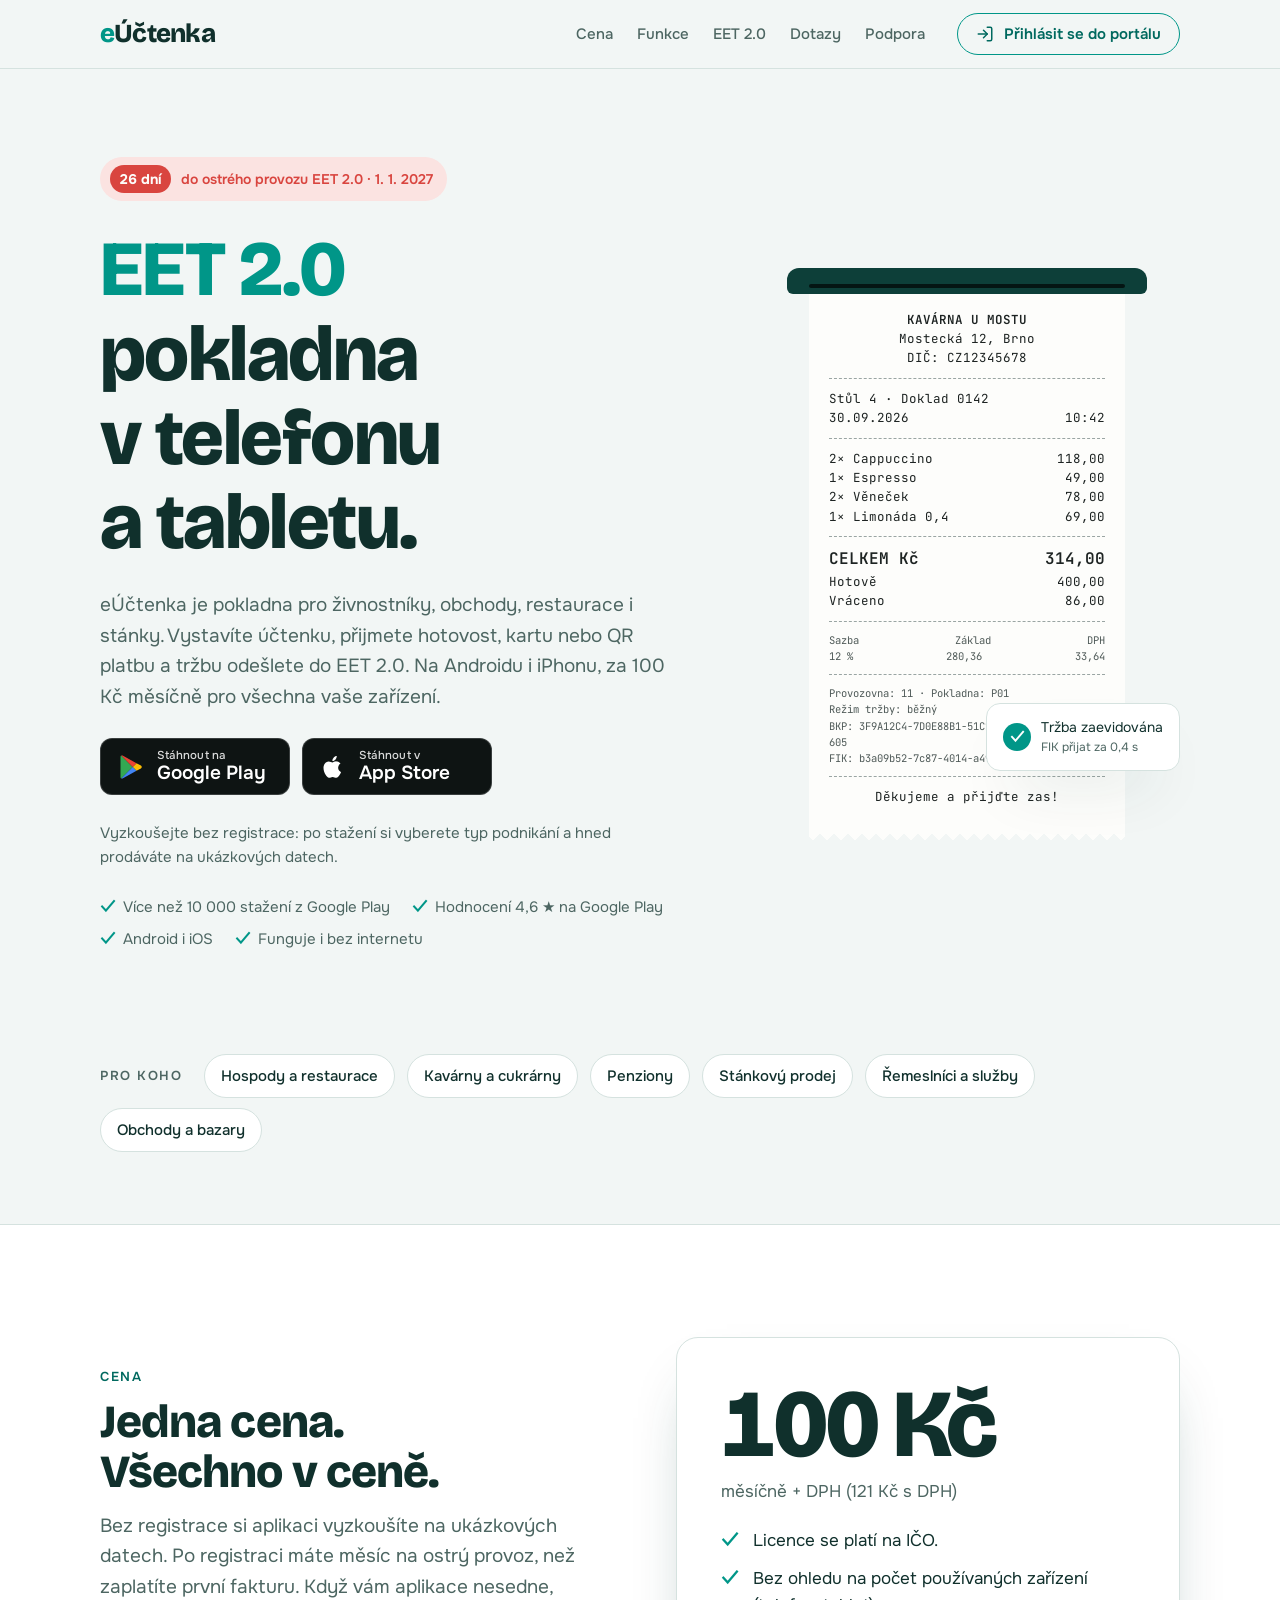
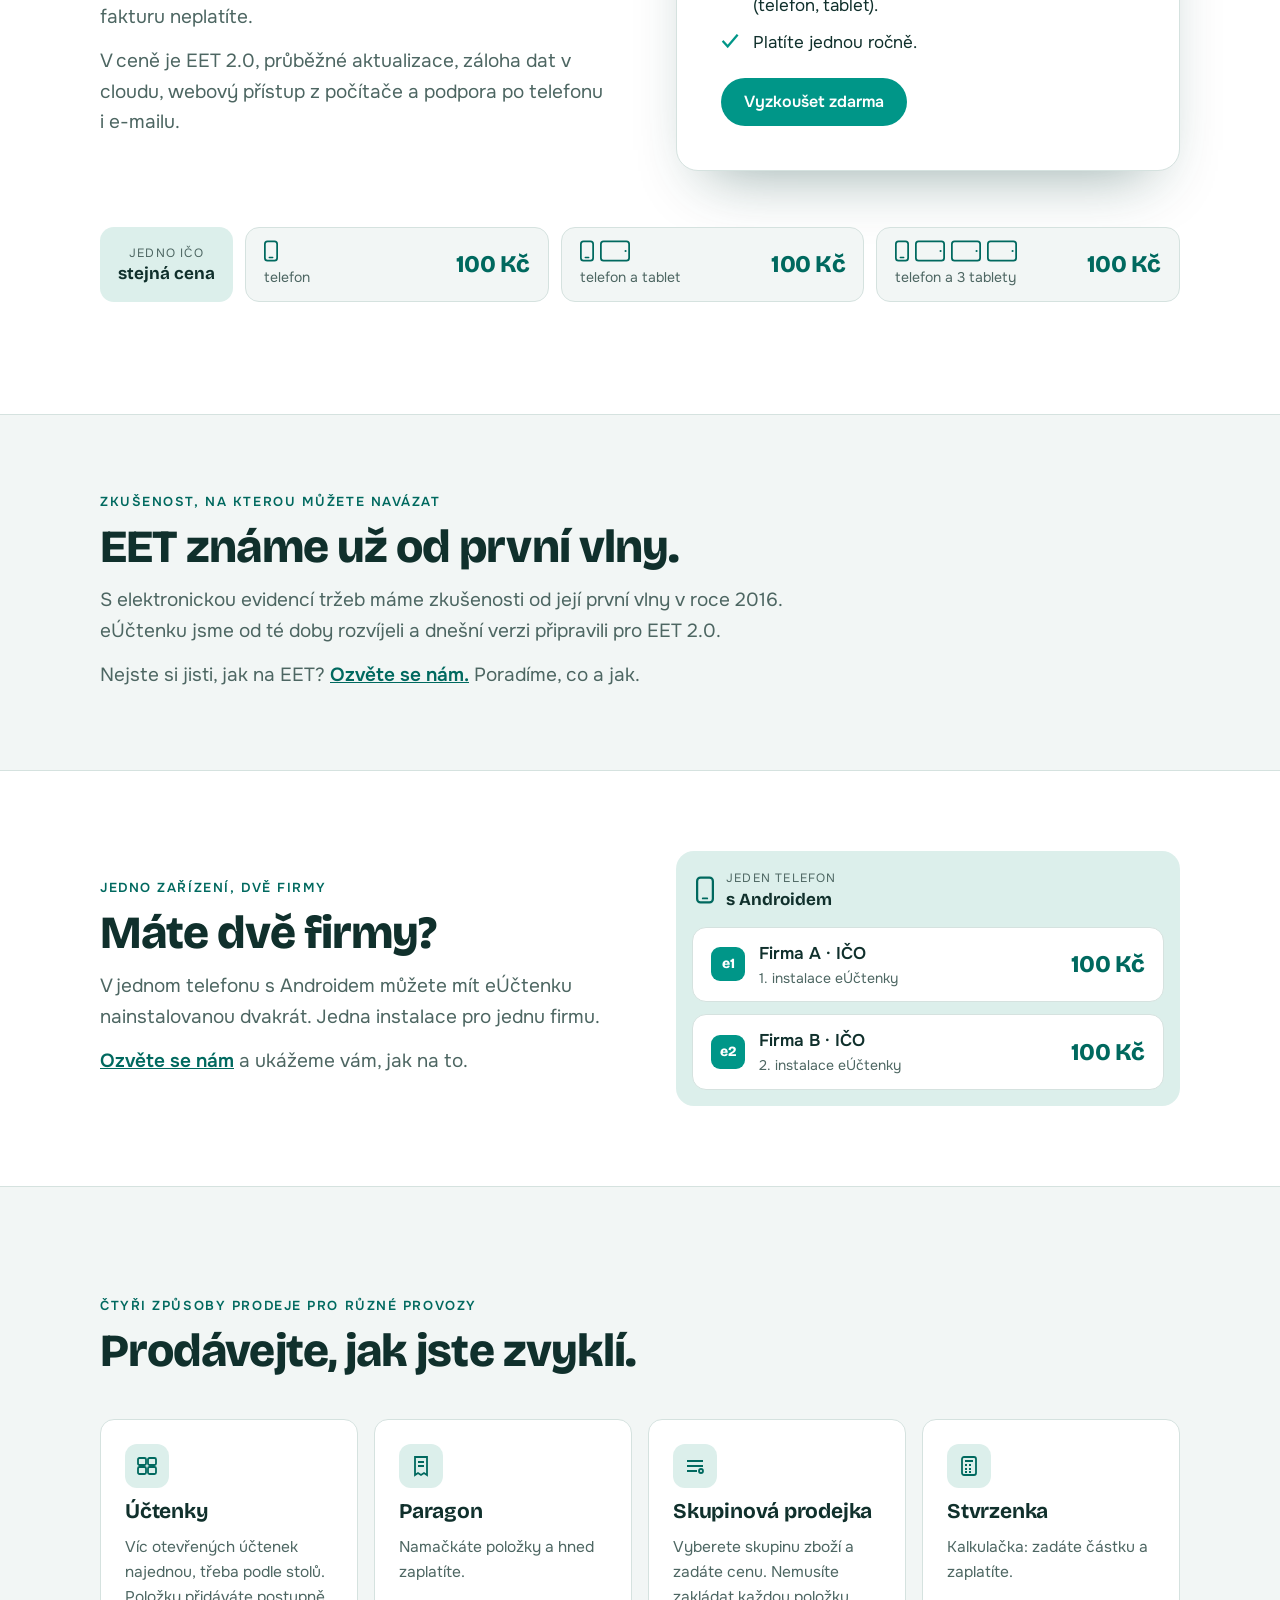
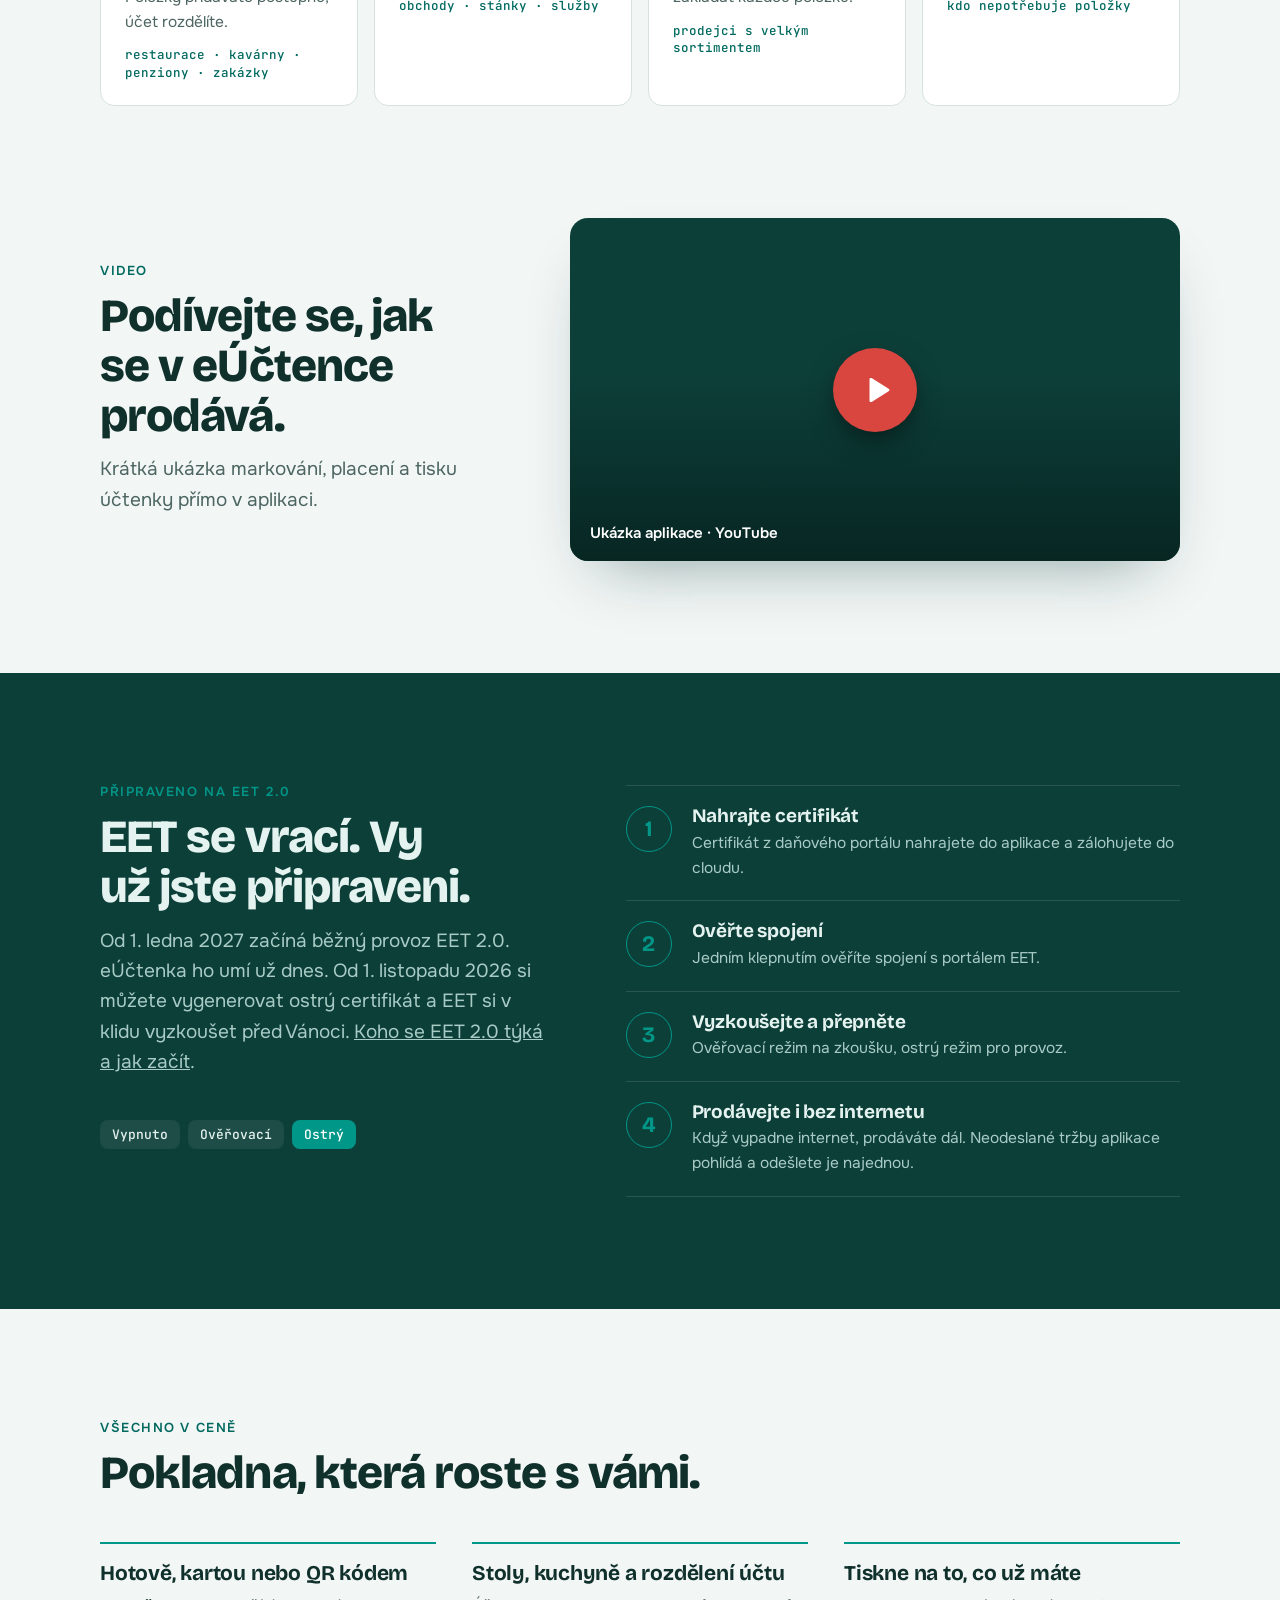
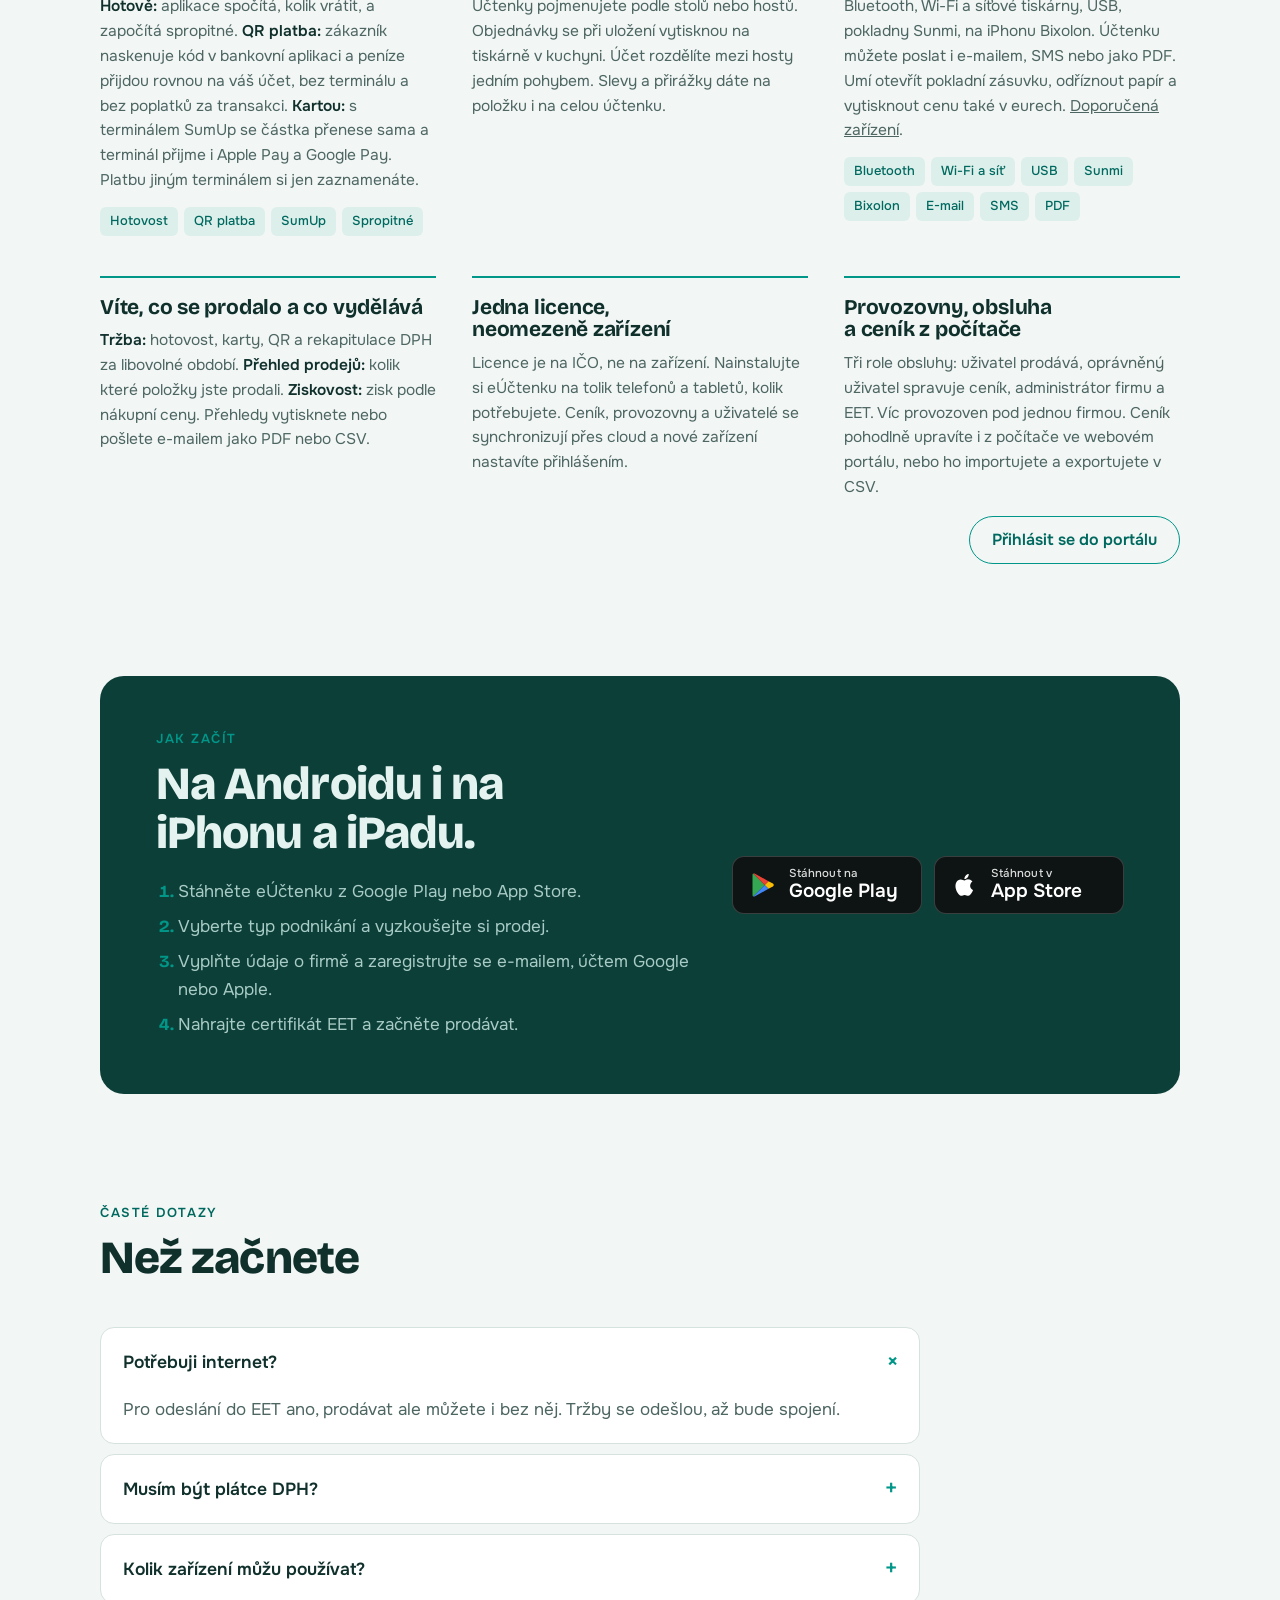
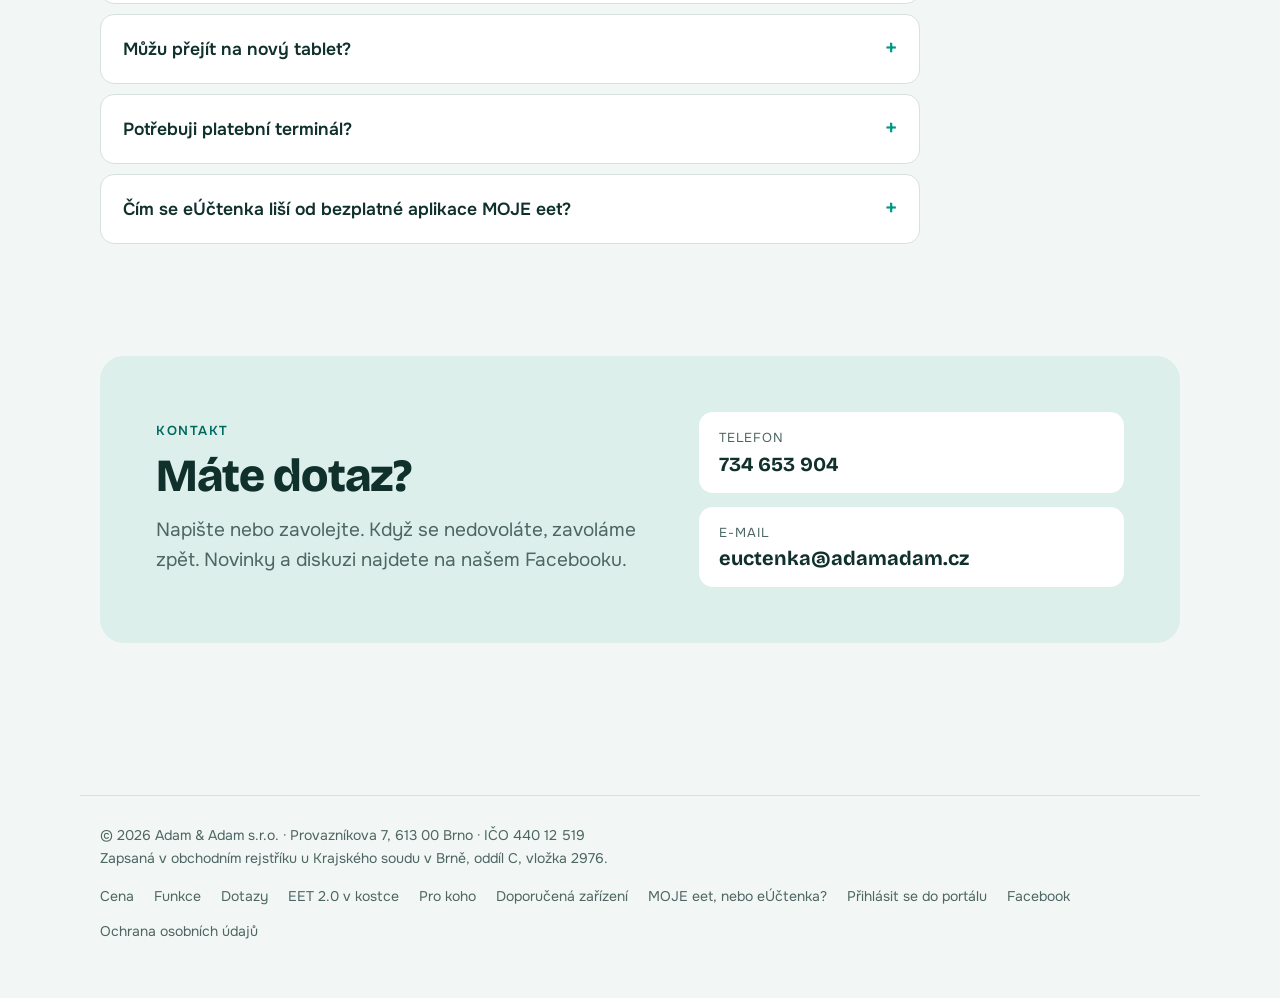
==== public/index.html @ 2ae0a731 "Say the licence is per IČO everywhere and use 302 for revivable redirects The landing page already s" ====
<!doctype html>
<html lang="cs">
<head>
<meta charset="utf-8">
<meta name="viewport" content="width=device-width, initial-scale=1, viewport-fit=cover">
<title>eÚčtenka – EET 2.0 pokladna pro živnostníky do mobilu a tabletu</title>
<meta name="description" content="Pokladna do mobilu a tabletu připravená na EET 2.0. Tiskne účtenky, eviduje tržby a odesílá je na finanční správu. Android i iOS.">
<link rel="canonical" href="https://euctenka.cz/">
<meta name="seznam-wmt" content="5vkd8pfdHzROmaNbLVKFxSkXvidXF9RL">
<meta property="og:type" content="website">
<meta property="og:url" content="https://euctenka.cz/">
<meta property="og:locale" content="cs_CZ">
<meta property="og:site_name" content="eÚčtenka">
<meta property="og:title" content="eÚčtenka – EET 2.0 pokladna pro živnostníky do mobilu a tabletu">
<meta property="og:description" content="Pokladna do mobilu a tabletu připravená na EET 2.0. Tiskne účtenky, eviduje tržby a odesílá je na finanční správu. Android i iOS.">
<meta property="og:image" content="https://euctenka.cz/video-poster.jpg">
<meta property="og:image:width" content="1024">
<meta property="og:image:height" content="500">
<meta property="og:image:alt" content="Logo eÚčtenka a tablet s pokladní aplikací, na kterém ruka zadává částku">
<meta name="twitter:card" content="summary_large_image">
<link rel="icon" href="/favicon.ico" sizes="32x32">
<link rel="icon" href="/favicon.svg" type="image/svg+xml">
<link rel="apple-touch-icon" href="/apple-touch-icon.png">
<script type="application/ld+json">
{
  "@context": "https://schema.org",
  "@graph": [
    {
      "@type": "WebSite",
      "@id": "https://euctenka.cz/#website",
      "url": "https://euctenka.cz/",
      "name": "eÚčtenka",
      "alternateName": "eUctenka",
      "inLanguage": "cs",
      "publisher": { "@id": "https://euctenka.cz/#organization" }
    },
    {
      "@type": "Organization",
      "@id": "https://euctenka.cz/#organization",
      "name": "Adam & Adam s.r.o.",
      "url": "https://euctenka.cz/",
      "logo": "https://euctenka.cz/apple-touch-icon.png",
      "address": {
        "@type": "PostalAddress",
        "streetAddress": "Provazníkova 7",
        "postalCode": "613 00",
        "addressLocality": "Brno",
        "addressCountry": "CZ"
      },
      "sameAs": ["https://www.facebook.com/eUctenka"]
    },
    {
      "@type": "SoftwareApplication",
      "@id": "https://euctenka.cz/#app",
      "name": "eÚčtenka",
      "url": "https://euctenka.cz/",
      "applicationCategory": "BusinessApplication",
      "operatingSystem": "Android, iOS",
      "inLanguage": "cs",
      "installUrl": [
        "https://play.google.com/store/apps/details?id=cz.adamadam.receipt",
        "https://apps.apple.com/cz/app/id6782123699"
      ],
      "publisher": { "@id": "https://euctenka.cz/#organization" },
      "offers": {
        "@type": "Offer",
        "price": "100",
        "priceCurrency": "CZK",
        "priceSpecification": {
          "@type": "UnitPriceSpecification",
          "price": "100",
          "priceCurrency": "CZK",
          "valueAddedTaxIncluded": false,
          "billingDuration": "P1M"
        }
      }
    }
  ]
}
</script>
<link rel="preconnect" href="https://fonts.googleapis.com">
<link rel="preconnect" href="https://fonts.gstatic.com" crossorigin>
<link rel="stylesheet" href="https://fonts.googleapis.com/css2?family=Bricolage+Grotesque:opsz,wght@12..96,500;12..96,700;12..96,800&family=Onest:wght@400;500;600&family=JetBrains+Mono:wght@400;600&display=swap">
<style>
/* Layout: split hero with a live-printed thermal receipt as the one bold object; calm teal-tinted sections below, single content column max 1120px. */
:root {
  --bg: #f2f6f5;
  --surface: #ffffff;
  --ink: #10302c;
  --muted: #4d6662;
  --line: #d5e2df;
  --teal: #009688;
  --teal-deep: #00695f;
  --teal-soft: #dcefeb;
  --coral: #d9453f;
  --coral-soft: #fbe3e1;
  --paper: #fdfdfb;
  --paper-ink: #1d2322;
  --on-teal: #ffffff;
  --band: #0d3f39;
  --band-ink: #e5f3f0;
  --band-muted: #a8cbc5;
  --shadow: 0 30px 60px -30px rgba(13, 63, 57, .45);
  --display: "Bricolage Grotesque", "Segoe UI", system-ui, sans-serif;
  --body: "Onest", "Segoe UI", system-ui, sans-serif;
  --mono: "JetBrains Mono", ui-monospace, "Cascadia Mono", Consolas, monospace;
  --radius: 14px;
}
@media (prefers-color-scheme: dark) {
  :root:not([data-theme="light"]) {
    --bg: #0b1614; --surface: #12221f; --ink: #e3efec; --muted: #9bb5b0; --line: #22393550;
    --teal: #35c2b2; --teal-deep: #6fd8cb; --teal-soft: #173430; --coral: #ff7a72; --coral-soft: #3a1c1b;
    --paper: #f4f3ee; --paper-ink: #1d2322; --on-teal: #06201d; --band: #071f1c; --band-ink: #e3efec; --band-muted: #93b8b1;
    --shadow: 0 30px 60px -30px rgba(0, 0, 0, .8); color-scheme: dark;
  }
}
:root[data-theme="dark"] {
  --bg: #0b1614; --surface: #12221f; --ink: #e3efec; --muted: #9bb5b0; --line: #22393550;
  --teal: #35c2b2; --teal-deep: #6fd8cb; --teal-soft: #173430; --coral: #ff7a72; --coral-soft: #3a1c1b;
  --paper: #f4f3ee; --paper-ink: #1d2322; --on-teal: #06201d; --band: #071f1c; --band-ink: #e3efec; --band-muted: #93b8b1;
  --shadow: 0 30px 60px -30px rgba(0, 0, 0, .8); color-scheme: dark;
}

* { box-sizing: border-box; }
html { scroll-behavior: smooth; scroll-padding-top: calc(69px + env(safe-area-inset-top, 0px)); }
/* Sections without top padding get extra room so menu jumps don't land flush under the header */
#stahnout, #dotazy, #podpora { scroll-margin-top: 32px; }
body { background: var(--bg); color: var(--ink); font: 400 17px/1.6 var(--body); margin: 0; }
.wrap { max-width: 1120px; margin: 0 auto; padding-inline: 20px; }
h1, h2, h3 { font-family: var(--display); line-height: 1.08; text-wrap: balance; margin: 0; letter-spacing: -.02em; }
h2 { font-size: clamp(30px, 4.2vw, 46px); font-weight: 800; }
h3 { font-size: 21px; font-weight: 700; letter-spacing: -.01em; }
p { margin: 0; }
a { color: inherit; }
:focus-visible { outline: 3px solid var(--teal); outline-offset: 3px; border-radius: 6px; }
.eyebrow { font: 600 13px/1 var(--body); letter-spacing: .12em; text-transform: uppercase; color: var(--teal-deep); }
.lead { color: var(--muted); font-size: 19px; max-width: 58ch; }
section { padding-block: clamp(64px, 9vw, 112px); }
.sec-head { display: grid; gap: 14px; margin-bottom: 44px; max-width: 720px; }

/* Buttons */
.btn { display: inline-flex; align-items: center; gap: 10px; font: 600 16px/1 var(--body); padding: 15px 22px; border-radius: 999px; text-decoration: none; border: 1.5px solid transparent; transition: transform .15s, background .15s; }
.btn:hover { transform: translateY(-1px); }
.btn-primary { background: var(--teal); color: var(--on-teal); }
.btn-primary:hover { background: var(--teal-deep); }
.btn-ghost { border-color: var(--line); background: var(--surface); color: var(--ink); }
.btn svg { width: 20px; height: 20px; flex: none; }

/* Nav */
.nav { position: sticky; top: env(safe-area-inset-top, 0px); z-index: 10; background: color-mix(in srgb, var(--bg) 88%, transparent); backdrop-filter: blur(10px); border-bottom: 1px solid var(--line); }
.nav .wrap { display: flex; align-items: center; gap: 28px; height: 68px; }
.logo { font: 800 26px/1 var(--display); letter-spacing: -.03em; text-decoration: none; }
.logo span { color: var(--teal); }
.nav-links { display: flex; gap: 24px; margin-left: auto; font-weight: 500; font-size: 15px; }
.nav-links a { text-decoration: none; color: var(--muted); }
.nav-links a:hover { color: var(--ink); }
.nav .btn { padding: 11px 18px; font-size: 15px; }
.nav-links { margin-right: 4px; }
.nav-actions { display: flex; gap: 10px; align-items: center; margin-left: auto; }
.nav-links + .nav-actions { margin-left: 0; }
.btn-login { background: transparent; border-color: var(--teal); color: var(--teal-deep); }
.btn-login:hover { background: var(--teal-soft); }
.btn-login svg { width: 18px; height: 18px; }
@media (max-width: 880px) { .nav-links { display: none; } .nav-links + .nav-actions { margin-left: auto; } }
@media (max-width: 440px) { .nav .wrap { gap: 12px; } .nav .btn { padding: 10px 14px; } .login-long { display: none; } }

/* Hero */
.hero { padding-block: clamp(40px, 7vw, 88px) clamp(56px, 8vw, 104px); }
.hero .wrap { display: grid; grid-template-columns: 1.15fr .85fr; gap: clamp(32px, 6vw, 80px); align-items: center; }
.hero-copy { display: grid; gap: 26px; min-width: 0; }
.deadline { display: inline-flex; align-items: center; gap: 10px; width: fit-content; background: var(--coral-soft); color: var(--coral); font-weight: 600; font-size: 14px; padding: 8px 14px 8px 10px; border-radius: 999px; }
.deadline b { flex-shrink: 0; white-space: nowrap; background: var(--coral); color: var(--paper); border-radius: 999px; padding: 3px 9px; font-variant-numeric: tabular-nums; }
h1 { font-size: clamp(42px, 6.6vw, 78px); font-weight: 800; }
h1 em { font-style: normal; color: var(--teal); }
.hero-cta { display: flex; flex-wrap: wrap; gap: 12px; }
.hero-facts { display: flex; flex-wrap: wrap; gap: 8px 22px; color: var(--muted); font-size: 15px; }
.hero-facts span::before { content: "✓"; color: var(--teal); font-weight: 700; margin-right: 7px; }

/* Receipt */
.stage { position: relative; display: grid; justify-items: center; min-width: 0; }
.printer { width: min(100%, 360px); height: 26px; border-radius: 12px 12px 6px 6px; background: var(--band); position: relative; z-index: 2; box-shadow: var(--shadow); }
.printer::after { content: ""; position: absolute; left: 22px; right: 22px; bottom: 6px; height: 4px; border-radius: 4px; background: #000a; }
.receipt-clip { width: min(100% - 40px, 316px); overflow: hidden; margin-top: -10px; }
.receipt {
  background: var(--paper); color: var(--paper-ink); font: 400 12.5px/1.55 var(--mono); padding: 26px 20px 34px;
  box-shadow: var(--shadow);
  -webkit-mask: conic-gradient(from -45deg at bottom, #0000, #000 1deg 89deg, #0000 90deg) bottom / 14px 51% repeat-x, linear-gradient(#000 0 0) top / 100% calc(100% - 7px) no-repeat;
          mask: conic-gradient(from -45deg at bottom, #0000, #000 1deg 89deg, #0000 90deg) bottom / 14px 51% repeat-x, linear-gradient(#000 0 0) top / 100% calc(100% - 7px) no-repeat;
  animation: print 2.6s steps(26) .3s both;
}
@keyframes print { from { transform: translateY(-78%); } to { transform: none; } }
.r-c { text-align: center; }
.r-b { font-weight: 600; }
.r-row { display: flex; justify-content: space-between; gap: 12px; font-variant-numeric: tabular-nums; }
.r-hr { border: 0; border-top: 1.5px dashed #9aa5a3; margin: 10px 0; }
.r-small { font-size: 10.5px; color: #4f5a58; word-break: break-all; }
.r-total { font-size: 16px; font-weight: 600; }
.fik-chip { position: absolute; right: max(0px, calc(50% - 230px)); bottom: 70px; z-index: 3; display: flex; gap: 10px; align-items: center; background: var(--surface); color: var(--ink); border: 1px solid var(--line); border-radius: 14px; padding: 12px 16px; box-shadow: var(--shadow); font-size: 14px; animation: pop .4s ease-out 3s both; }
.fik-chip i { width: 28px; height: 28px; border-radius: 50%; background: var(--teal); color: var(--on-teal); display: grid; place-items: center; font-style: normal; font-weight: 700; }
.fik-chip small { display: block; color: var(--muted); font-size: 12px; }
@keyframes pop { from { opacity: .0; transform: translateY(8px) scale(.96); } to { opacity: 1; transform: none; } }
@media (max-width: 880px) { .hero .wrap { grid-template-columns: 1fr; } .fik-chip { right: 0; bottom: 24px; } }

/* Who */
.who { padding-block: 0 8px; }
.who .wrap { display: flex; flex-wrap: wrap; align-items: center; gap: 10px 12px; }
.who .eyebrow { margin-right: 10px; color: var(--muted); }
.chip { border: 1px solid var(--line); background: var(--surface); padding: 9px 16px; border-radius: 999px; font-size: 15px; font-weight: 500; text-decoration: none; }
.chip:hover { border-color: var(--teal); }

/* Sale modes */
.modes { display: grid; grid-template-columns: repeat(4, 1fr); gap: 16px; }
.mode { background: var(--surface); border: 1px solid var(--line); border-radius: var(--radius); padding: 24px; display: grid; gap: 12px; align-content: start; min-width: 0; }
.mode .ic { width: 44px; height: 44px; border-radius: 12px; background: var(--teal-soft); color: var(--teal-deep); display: grid; place-items: center; }
.mode .ic svg { width: 24px; height: 24px; }
.mode p { color: var(--muted); font-size: 15.5px; }
.mode .use { font: 500 12.5px/1.4 var(--mono); color: var(--teal-deep); }
@media (max-width: 980px) { .modes { grid-template-columns: repeat(2, 1fr); } }
@media (max-width: 560px) { .modes { grid-template-columns: 1fr; } }

/* EET band */
.band { background: var(--band); color: var(--band-ink); }
.band .eyebrow { color: var(--teal); }
.band .lead { color: var(--band-muted); }
.eet-grid { display: grid; grid-template-columns: .9fr 1.1fr; gap: clamp(32px, 6vw, 72px); align-items: start; }
.eet-grid > * { min-width: 0; }
.steps { list-style: none; margin: 0; padding: 0; display: grid; gap: 0; counter-reset: s; }
.steps li { counter-increment: s; display: grid; grid-template-columns: 48px 1fr; gap: 18px; padding-block: 20px; border-top: 1px solid #ffffff1f; }
.steps li:last-child { border-bottom: 1px solid #ffffff1f; }
.steps li::before { content: counter(s); font: 700 22px/44px var(--display); width: 44px; height: 44px; text-align: center; border-radius: 50%; border: 1.5px solid var(--teal); color: var(--teal); }
.steps h3 { font-size: 19px; margin-bottom: 4px; }
.steps p { color: var(--band-muted); font-size: 15.5px; }
.modes-eet { display: flex; flex-wrap: wrap; gap: 8px; margin-top: 28px; }
.modes-eet span { font: 500 13px/1 var(--mono); padding: 8px 12px; border-radius: 8px; background: #ffffff12; }
.modes-eet span.on { background: var(--teal); color: var(--on-teal); }

/* Feature list */
.feat { display: grid; grid-template-columns: repeat(3, 1fr); gap: 40px 36px; }
.feat > div { display: grid; gap: 10px; align-content: start; border-top: 2px solid var(--teal); padding-top: 18px; min-width: 0; }
.feat p { color: var(--muted); font-size: 15.5px; }
.tags { display: flex; flex-wrap: wrap; gap: 6px; margin-top: 4px; }
.tags span { font-size: 13px; background: var(--teal-soft); color: var(--teal-deep); padding: 4px 10px; border-radius: 6px; font-weight: 500; }
@media (max-width: 900px) { .feat { grid-template-columns: repeat(2, 1fr); } }
@media (max-width: 560px) { .feat { grid-template-columns: 1fr; } }

/* Price */
.price-wrap { display: grid; grid-template-columns: 1fr 1fr; gap: clamp(32px, 6vw, 72px); align-items: center; }
.price-wrap > * { min-width: 0; }
.price { background: var(--surface); border: 1px solid var(--line); border-radius: 22px; padding: clamp(28px, 4vw, 44px); box-shadow: var(--shadow); display: grid; gap: 22px; }
.amount { display: flex; align-items: baseline; gap: 10px; flex-wrap: wrap; }
.amount b { font: 800 clamp(64px, 9vw, 96px)/.9 var(--display); letter-spacing: -.04em; font-variant-numeric: tabular-nums; }
.amount span { color: var(--muted); font-size: 17px; }
.price .note { color: var(--muted); font-size: 15px; }
.price ul { list-style: none; padding: 0; margin: 0; display: grid; gap: 10px; }
.price li { display: grid; grid-template-columns: 22px 1fr; gap: 10px; }
.price li::before { content: "✓"; color: var(--teal); font-weight: 700; }
@media (max-width: 820px) { .price-wrap { grid-template-columns: 1fr; } }

/* Store buttons */
.stores { display: flex; flex-wrap: wrap; gap: 12px; }
.store { display: inline-flex; align-items: center; gap: 12px; min-width: 190px; padding: 11px 22px 11px 16px; border-radius: 12px; background: #0e1413; color: #ffffff; border: 1px solid #ffffff2e; text-decoration: none; font: 600 19px/1.1 var(--body); transition: transform .15s; }
.store:hover { transform: translateY(-1px); }
.store svg { width: 28px; height: 28px; flex: none; }
.store small { display: block; font-size: 11.5px; font-weight: 500; letter-spacing: .02em; opacity: .85; }
.download { display: grid; grid-template-columns: 1fr auto; gap: 32px; align-items: center; background: var(--band); color: var(--band-ink); border-radius: 24px; padding: clamp(28px, 5vw, 56px); }
.download > * { min-width: 0; }
.download .eyebrow { color: var(--teal); }
.download .lead { color: var(--band-muted); }
.download .platforms { display: flex; flex-wrap: wrap; gap: 8px 20px; color: var(--band-muted); font-size: 14.5px; margin-top: 4px; }
@media (max-width: 820px) { .download { grid-template-columns: 1fr; } }

.trial { color: var(--muted); font-size: 15px; max-width: 52ch; }
.howto { margin: 6px 0 0; padding-left: 22px; display: grid; gap: 8px; color: var(--band-muted); }
.howto li::marker { color: var(--teal); font-weight: 700; font-family: var(--display); }
.feat p b { color: var(--ink); font-weight: 600; }
/* Video (click-to-play) */
.video-sec { padding-top: 0; }
.video-grid { display: grid; grid-template-columns: .8fr 1.2fr; gap: clamp(28px, 5vw, 64px); align-items: center; }
.video-grid > * { min-width: 0; }
.video { position: relative; display: block; aspect-ratio: 16 / 9; max-width: 100%; border-radius: 18px; overflow: hidden; box-shadow: var(--shadow); background: var(--band) center / cover no-repeat; color: #ffffff; text-decoration: none; }
.video::after { content: ""; position: absolute; inset: 0; background: linear-gradient(180deg, #0000 45%, #06201dcc); }
.video .play { position: absolute; inset: 0; margin: auto; width: 84px; height: 84px; border-radius: 50%; background: var(--coral); display: grid; place-items: center; z-index: 1; box-shadow: 0 10px 30px -8px #000a; transition: transform .2s; }
.video .play svg { width: 34px; height: 34px; margin-left: 5px; fill: #ffffff; }
.video:hover .play { transform: scale(1.07); }
.video .cap { position: absolute; left: 20px; bottom: 16px; right: 20px; z-index: 1; font-weight: 600; font-size: 15px; }
.video iframe { position: absolute; inset: 0; z-index: 2; width: 100%; height: 100%; border: 0; }
.privacy { color: var(--muted); font-size: 13.5px; }
@media (max-width: 820px) { .video-grid { grid-template-columns: 1fr; } }

/* Experience (EET since the first wave) */
.exp { padding-block: clamp(48px, 7vw, 80px); border-block: 1px solid var(--line); margin-top: clamp(40px, 6vw, 64px); }
.exp .sec-head { margin-bottom: 0; }
#cena { background: var(--surface); border-top: 1px solid var(--line); margin-top: clamp(40px, 6vw, 64px); }
#cena + .exp { margin-top: 0; } /* Cena sits right above: its own padding already spaces the band */

/* IČO licence strip at the end of Cena: three device setups in one row, each the same price */
.ico-strip { margin-top: clamp(32px, 5vw, 56px); display: grid; grid-template-columns: auto repeat(3, minmax(0, 1fr)); align-items: stretch; gap: 12px; color: var(--teal-deep); }
.ico-firm { display: grid; align-content: center; justify-items: center; background: var(--teal-soft); border-radius: 14px; padding: 10px 18px; text-align: center; }
.ico-firm small { font-size: 12px; text-transform: uppercase; letter-spacing: .1em; color: var(--muted); }
.ico-firm b { font: 700 17px/1.3 var(--display); color: var(--ink); }
.ico-opt { display: grid; grid-template-columns: minmax(0, 1fr) auto; grid-template-areas: "d p" "w p"; align-items: center; column-gap: 12px; row-gap: 4px; background: var(--bg); border: 1px solid var(--line); border-radius: 14px; padding: 12px 18px; }
.ico-devs { grid-area: d; display: flex; gap: 6px; align-items: end; }
.ico-what { grid-area: w; color: var(--muted); font-size: 14px; }
.ico-opt b { grid-area: p; font: 800 24px/1 var(--display); letter-spacing: -.02em; white-space: nowrap; }
.ico-strip .ic-p { width: 14px; height: 22px; flex: none; }
.ico-strip .ic-t { width: 30px; height: 22px; flex: none; }
@media (max-width: 900px) { .ico-strip { grid-template-columns: repeat(3, minmax(0, 1fr)); } .ico-firm { grid-column: 1 / -1; } }
@media (max-width: 600px) { .ico-strip { grid-template-columns: 1fr; } }
/* Two firms graphic (right column): one phone, two installs, each with its own IČO licence */
.firm-strip { display: grid; gap: 12px; color: var(--teal-deep); background: var(--teal-soft); border-radius: 18px; padding: 16px; }
.fs-dev { display: flex; align-items: center; gap: 12px; padding: 2px 4px 4px; }
.fs-dev span { display: grid; }
.fs-dev small { font-size: 12px; text-transform: uppercase; letter-spacing: .1em; color: var(--muted); }
.fs-dev b { font: 700 17px/1.3 var(--display); color: var(--ink); }
.fs-phone { width: 18px; height: 28px; flex: none; }
.fs-opt { display: flex; align-items: center; gap: 14px; background: var(--surface); border: 1px solid var(--line); border-radius: 14px; padding: 12px 18px; }
.fs-app { width: 34px; height: 34px; flex: none; display: grid; place-items: center; border-radius: 9px; background: var(--teal); color: var(--on-teal); font: 800 14px/1 var(--display); }
.fs-what { display: grid; flex: 1; min-width: 0; }
.fs-what b { font-weight: 600; color: var(--ink); }
.fs-what small { color: var(--muted); font-size: 14px; }
.fs-price { font: 800 24px/1 var(--display); letter-spacing: -.02em; white-space: nowrap; }
/* Two firms */
.firms { padding-block: clamp(48px, 7vw, 80px); background: var(--surface); border-bottom: 1px solid var(--line); }
.exp .lead a, .firms .lead a { color: var(--teal-deep); font-weight: 600; }
/* FAQ */
.faq { display: grid; gap: 10px; max-width: 820px; }
.faq details { background: var(--surface); border: 1px solid var(--line); border-radius: var(--radius); padding: 0 22px; }
.faq summary { cursor: pointer; list-style: none; padding-block: 20px; font-weight: 600; font-size: 17.5px; display: flex; justify-content: space-between; gap: 16px; }
.faq summary::-webkit-details-marker { display: none; }
.faq summary::after { content: "+"; font: 500 24px/1 var(--display); color: var(--teal); transition: transform .2s; }
.faq details[open] summary::after { transform: rotate(45deg); }
.faq details p { color: var(--muted); padding-bottom: 20px; max-width: 66ch; }

/* Support + footer */
.support { display: grid; grid-template-columns: 1.2fr 1fr; gap: 32px; align-items: center; background: var(--teal-soft); border-radius: 24px; padding: clamp(28px, 5vw, 56px); }
.support > * { min-width: 0; }
.contacts { display: grid; gap: 14px; }
.contact { background: var(--surface); border-radius: var(--radius); padding: 16px 20px; display: grid; gap: 2px; }
.contact small { color: var(--muted); font-size: 13px; text-transform: uppercase; letter-spacing: .08em; }
.contact b { font: 700 20px/1.3 var(--display); user-select: all; overflow-wrap: anywhere; }
.contact b a { color: inherit; text-decoration: none; }
@media (max-width: 820px) { .support { grid-template-columns: 1fr; } }
footer { padding-block: 40px 56px; color: var(--muted); font-size: 14px; }
footer .wrap { display: flex; flex-wrap: wrap; justify-content: space-between; gap: 16px; border-top: 1px solid var(--line); padding-top: 28px; }
footer nav { display: flex; flex-wrap: wrap; gap: 12px 20px; }
footer a { text-decoration: none; }
footer a:hover { color: var(--ink); }

@media (prefers-reduced-motion: reduce) { *, *::before, *::after { animation: none !important; transition: none !important; } html { scroll-behavior: auto; } }
</style>
</head>
<body>

<header class="nav">
  <div class="wrap">
    <a class="logo" href="#top"><span>e</span>Účtenka</a>
    <nav class="nav-links" aria-label="Hlavní menu">
      <a href="#cena">Cena</a>
      <a href="#funkce">Funkce</a>
      <a href="#eet">EET 2.0</a>
      <a href="#dotazy">Dotazy</a>
      <a href="#podpora">Podpora</a>
    </nav>
    <div class="nav-actions">
      <a class="btn btn-login" href="https://euctenka.firebaseapp.com/" target="_blank" rel="noopener" title="Přihlášení do webového portálu eÚčtenky">
        <svg viewBox="0 0 24 24" fill="none" stroke="currentColor" stroke-width="2" stroke-linecap="round" stroke-linejoin="round" aria-hidden="true"><path d="M15 3h4a2 2 0 0 1 2 2v14a2 2 0 0 1-2 2h-4"/><path d="M10 17l5-5-5-5"/><path d="M15 12H3"/></svg>
        <span>Přihlásit se<span class="login-long"> do portálu</span></span>
      </a>
    </div>
  </div>
</header>

<main id="top">
  <section class="hero">
    <div class="wrap">
      <div class="hero-copy">
        <span class="deadline"><b id="days">93 dní</b> do ostrého provozu EET&nbsp;2.0 · 1.&nbsp;1.&nbsp;2027</span>
        <h1><em>EET&nbsp;2.0</em> pokladna v telefonu a tabletu.</h1>
        <p class="lead">eÚčtenka je pokladna pro živnostníky, obchody, restaurace i stánky. Vystavíte účtenku, přijmete hotovost, kartu nebo QR platbu a tržbu odešlete do EET 2.0. Na Androidu i iPhonu, za 100 Kč měsíčně pro všechna vaše zařízení.</p>
        <div class="stores">
          <a class="store" href="https://play.google.com/store/apps/details?id=cz.adamadam.receipt" target="_blank" rel="noopener"><svg viewBox="0 0 24 24" aria-hidden="true"><path fill="#34A853" d="M3.6 2.2 13.4 12l-9.8 9.8c-.4-.2-.6-.6-.6-1.1V3.3c0-.5.2-.9.6-1.1Z"/><path fill="#FBBC04" d="m16.7 8.7-3.3 3.3 3.3 3.3 3.8-2.1c1-.6 1-1.9 0-2.5l-3.8-2Z"/><path fill="#4285F4" d="M13.4 12 3.6 21.8c.3.2.8.2 1.2 0l11.9-6.5-3.3-3.3Z"/><path fill="#EA4335" d="M3.6 2.2c.3-.2.8-.2 1.2 0l11.9 6.5-3.3 3.3-9.8-9.8Z"/></svg><span><small>Stáhnout na</small>Google Play</span></a>
          <a class="store" href="https://apps.apple.com/cz/app/id6782123699" target="_blank" rel="noopener"><svg viewBox="0 0 24 24" fill="currentColor" aria-hidden="true"><path d="M16.4 12.6c0-2.4 2-3.5 2-3.6-1.1-1.6-2.8-1.8-3.4-1.8-1.4-.2-2.8.9-3.5.9-.7 0-1.9-.8-3.1-.8-1.6 0-3 .9-3.8 2.3-1.6 2.8-.4 7 1.2 9.3.8 1.1 1.7 2.4 2.9 2.3 1.2 0 1.6-.7 3-.7s1.8.7 3.1.7c1.3 0 2.1-1.1 2.8-2.3.9-1.3 1.3-2.6 1.3-2.6s-2.5-1-2.5-3.7ZM14.2 5.6c.6-.8 1.1-1.9 1-3-.9 0-2.1.6-2.7 1.4-.6.7-1.1 1.8-1 2.9 1 .1 2.1-.5 2.7-1.3Z"/></svg><span><small>Stáhnout v</small>App Store</span></a>
        </div>
        <p class="trial">Vyzkoušejte bez registrace: po stažení si vyberete typ podnikání a hned prodáváte na ukázkových datech.</p>
        <div class="hero-facts">
          <span>Více než 10 000 stažení z Google Play</span>
          <span>Hodnocení 4,6 ★ na Google Play</span>
          <span>Android i iOS</span>
          <span>Funguje i bez internetu</span>
        </div>
      </div>
      <div class="stage" aria-label="Ukázka účtenky vytištěné z aplikace">
        <div class="printer" aria-hidden="true"></div>
        <div class="receipt-clip">
          <div class="receipt">
            <div class="r-c r-b">KAVÁRNA U MOSTU</div>
            <div class="r-c">Mostecká 12, Brno</div>
            <div class="r-c">DIČ: CZ12345678</div>
            <hr class="r-hr">
            <div class="r-row"><span>Stůl 4 · Doklad 0142</span></div>
            <div class="r-row"><span>30.09.2026</span><span>10:42</span></div>
            <hr class="r-hr">
            <div class="r-row"><span>2× Cappuccino</span><span>118,00</span></div>
            <div class="r-row"><span>1× Espresso</span><span>49,00</span></div>
            <div class="r-row"><span>2× Věneček</span><span>78,00</span></div>
            <div class="r-row"><span>1× Limonáda 0,4</span><span>69,00</span></div>
            <hr class="r-hr">
            <div class="r-row r-total"><span>CELKEM Kč</span><span>314,00</span></div>
            <div class="r-row"><span>Hotově</span><span>400,00</span></div>
            <div class="r-row"><span>Vráceno</span><span>86,00</span></div>
            <hr class="r-hr">
            <div class="r-row r-small"><span>Sazba</span><span>Základ</span><span>DPH</span></div>
            <div class="r-row r-small"><span>12 %</span><span>280,36</span><span>33,64</span></div>
            <hr class="r-hr">
            <div class="r-small">Provozovna: 11 · Pokladna: P01</div>
            <div class="r-small">Režim tržby: běžný</div>
            <div class="r-small">BKP: 3F9A12C4-7D0E88B1-51C2A6F0-9E4D3B27-A1C8F605</div>
            <div class="r-small">FIK: b3a09b52-7c87-4014-a496-4c7a53cf9125-ff</div>
            <hr class="r-hr">
            <div class="r-c">Děkujeme a přijďte zas!</div>
          </div>
        </div>
        <div class="fik-chip" role="status"><i>✓</i><div>Tržba zaevidována<small>FIK přijat za 0,4 s</small></div></div>
      </div>
    </div>
  </section>

  <div class="who">
    <div class="wrap">
      <span class="eyebrow">Pro koho</span>
      <a class="chip" href="/pro-koho#restaurace">Hospody a restaurace</a>
      <a class="chip" href="/pro-koho#kavarny">Kavárny a cukrárny</a>
      <a class="chip" href="/pro-koho#penziony">Penziony</a>
      <a class="chip" href="/pro-koho#stanky">Stánkový prodej</a>
      <a class="chip" href="/pro-koho#remeslnici">Řemeslníci a služby</a>
      <a class="chip" href="/pro-koho#obchody">Obchody a bazary</a>
    </div>
  </div>

  <section id="cena">
    <div class="wrap price-wrap">
      <div class="sec-head" style="margin-bottom:0">
        <span class="eyebrow">Cena</span>
        <h2>Jedna cena. Všechno v&nbsp;ceně.</h2>
        <p class="lead">Bez registrace si aplikaci vyzkoušíte na ukázkových datech. Po registraci máte měsíc na ostrý provoz, než zaplatíte první fakturu. Když vám aplikace nesedne, fakturu neplatíte.</p>
        <p class="lead">V ceně je EET 2.0, průběžné aktualizace, záloha dat v cloudu, webový přístup z počítače a podpora po telefonu i e-mailu.</p>
      </div>
      <div class="price">
        <div class="amount"><b>100&nbsp;Kč</b><span>měsíčně + DPH (121&nbsp;Kč s&nbsp;DPH)</span></div>
        <ul>
          <li>Licence se platí na IČO.</li>
          <li>Bez ohledu na počet používaných zařízení (telefon, tablet).</li>
          <li>Platíte jednou ročně.</li>
        </ul>
        <a class="btn btn-primary" href="#stahnout" style="justify-self:start">Vyzkoušet zdarma</a>
      </div>
    </div>
    <div class="wrap">
      <div class="ico-strip" role="img" aria-label="Telefon, telefon a tablet i telefon a tři tablety stojí stejně: 100 Kč měsíčně za jedno IČO">
        <div class="ico-firm"><small>Jedno IČO</small><b>stejná cena</b></div>
        <div class="ico-opt"><span class="ico-devs"><svg class="ic-p" viewBox="0 0 16 24" aria-hidden="true"><rect x="1" y="1" width="14" height="22" rx="3" fill="none" stroke="currentColor" stroke-width="2"/><line x1="6" y1="19.5" x2="10" y2="19.5" stroke="currentColor" stroke-width="1.6" stroke-linecap="round"/></svg></span><span class="ico-what">telefon</span><b>100&nbsp;Kč</b></div>
        <div class="ico-opt"><span class="ico-devs"><svg class="ic-p" viewBox="0 0 16 24" aria-hidden="true"><rect x="1" y="1" width="14" height="22" rx="3" fill="none" stroke="currentColor" stroke-width="2"/><line x1="6" y1="19.5" x2="10" y2="19.5" stroke="currentColor" stroke-width="1.6" stroke-linecap="round"/></svg><svg class="ic-t" viewBox="0 0 34 24" aria-hidden="true"><rect x="1" y="1" width="32" height="22" rx="3" fill="none" stroke="currentColor" stroke-width="2"/><circle cx="29" cy="12" r="1.2" fill="currentColor"/></svg></span><span class="ico-what">telefon a tablet</span><b>100&nbsp;Kč</b></div>
        <div class="ico-opt"><span class="ico-devs"><svg class="ic-p" viewBox="0 0 16 24" aria-hidden="true"><rect x="1" y="1" width="14" height="22" rx="3" fill="none" stroke="currentColor" stroke-width="2"/><line x1="6" y1="19.5" x2="10" y2="19.5" stroke="currentColor" stroke-width="1.6" stroke-linecap="round"/></svg><svg class="ic-t" viewBox="0 0 34 24" aria-hidden="true"><rect x="1" y="1" width="32" height="22" rx="3" fill="none" stroke="currentColor" stroke-width="2"/><circle cx="29" cy="12" r="1.2" fill="currentColor"/></svg><svg class="ic-t" viewBox="0 0 34 24" aria-hidden="true"><rect x="1" y="1" width="32" height="22" rx="3" fill="none" stroke="currentColor" stroke-width="2"/><circle cx="29" cy="12" r="1.2" fill="currentColor"/></svg><svg class="ic-t" viewBox="0 0 34 24" aria-hidden="true"><rect x="1" y="1" width="32" height="22" rx="3" fill="none" stroke="currentColor" stroke-width="2"/><circle cx="29" cy="12" r="1.2" fill="currentColor"/></svg></span><span class="ico-what">telefon a 3 tablety</span><b>100&nbsp;Kč</b></div>
      </div>
    </div>
  </section>

  <section class="exp" id="zkusenost">
    <div class="wrap">
      <div class="sec-head">
        <span class="eyebrow">Zkušenost, na kterou můžete navázat</span>
        <h2>EET známe už od první vlny.</h2>
        <p class="lead">S elektronickou evidencí tržeb máme zkušenosti od její první vlny v roce 2016. eÚčtenku jsme od té doby rozvíjeli a dnešní verzi připravili pro EET 2.0.</p>
        <p class="lead">Nejste si jisti, jak na EET? <a href="#podpora">Ozvěte se nám.</a> Poradíme, co a jak.</p>
      </div>
    </div>
  </section>

  <section class="firms" id="dve-firmy">
    <div class="wrap price-wrap">
      <div class="sec-head" style="margin-bottom:0">
        <span class="eyebrow">Jedno zařízení, dvě firmy</span>
        <h2>Máte dvě firmy?</h2>
        <p class="lead">V jednom telefonu s Androidem můžete mít eÚčtenku nainstalovanou dvakrát. Jedna instalace pro jednu firmu.</p>
        <p class="lead"><a href="#podpora">Ozvěte se nám</a> a ukážeme vám, jak na to.</p>
      </div>
      <div class="firm-strip" role="img" aria-label="Jeden telefon s Androidem, dvě instalace eÚčtenky, každá pro jednu firmu s vlastním IČO za 100 Kč">
        <div class="fs-dev"><svg class="fs-phone" viewBox="0 0 16 24" aria-hidden="true"><rect x="1" y="1" width="14" height="22" rx="3" fill="none" stroke="currentColor" stroke-width="2"/><line x1="6" y1="19.5" x2="10" y2="19.5" stroke="currentColor" stroke-width="1.6" stroke-linecap="round"/></svg><span><small>Jeden telefon</small><b>s Androidem</b></span></div>
        <div class="fs-opt"><span class="fs-app" aria-hidden="true">e1</span><span class="fs-what"><b>Firma A · IČO</b><small>1. instalace eÚčtenky</small></span><b class="fs-price">100&nbsp;Kč</b></div>
        <div class="fs-opt"><span class="fs-app" aria-hidden="true">e2</span><span class="fs-what"><b>Firma B · IČO</b><small>2. instalace eÚčtenky</small></span><b class="fs-price">100&nbsp;Kč</b></div>
      </div>
    </div>
  </section>

  <section id="funkce">
    <div class="wrap">
      <div class="sec-head">
        <span class="eyebrow">Čtyři způsoby prodeje pro různé provozy</span>
        <h2>Prodávejte, jak jste zvyklí.</h2>
      </div>
      <div class="modes">
        <article class="mode">
          <div class="ic"><svg viewBox="0 0 24 24" fill="none" stroke="currentColor" stroke-width="1.8" aria-hidden="true"><rect x="3" y="4" width="8" height="7" rx="1.5"/><rect x="13" y="4" width="8" height="7" rx="1.5"/><rect x="3" y="13" width="8" height="7" rx="1.5"/><rect x="13" y="13" width="8" height="7" rx="1.5"/></svg></div>
          <h3>Účtenky</h3>
          <p>Víc otevřených účtenek najednou, třeba podle stolů. Položky přidáváte postupně, účet rozdělíte.</p>
          <span class="use">restaurace · kavárny · penziony · zakázky</span>
        </article>
        <article class="mode">
          <div class="ic"><svg viewBox="0 0 24 24" fill="none" stroke="currentColor" stroke-width="1.8" aria-hidden="true"><path d="M6 3h12v18l-3-2-3 2-3-2-3 2z"/><path d="M9 8h6M9 12h6"/></svg></div>
          <h3>Paragon</h3>
          <p>Namačkáte položky a hned zaplatíte.</p>
          <span class="use">obchody · stánky · služby</span>
        </article>
        <article class="mode">
          <div class="ic"><svg viewBox="0 0 24 24" fill="none" stroke="currentColor" stroke-width="1.8" aria-hidden="true"><path d="M4 7h16M4 12h16M4 17h10"/><circle cx="18" cy="17" r="2"/></svg></div>
          <h3>Skupinová prodejka</h3>
          <p>Vyberete skupinu zboží a zadáte cenu. Nemusíte zakládat každou položku.</p>
          <span class="use">prodejci s velkým sortimentem</span>
        </article>
        <article class="mode">
          <div class="ic"><svg viewBox="0 0 24 24" fill="none" stroke="currentColor" stroke-width="1.8" aria-hidden="true"><rect x="5" y="3" width="14" height="18" rx="2"/><path d="M8 7h8M8 11h2M12 11h2M8 15h2M12 15h2M8 18h2M12 18h2"/></svg></div>
          <h3>Stvrzenka</h3>
          <p>Kalkulačka: zadáte částku a zaplatíte.</p>
          <span class="use">kdo nepotřebuje položky</span>
        </article>
      </div>
    </div>
  </section>

  <section class="video-sec" id="video">
    <div class="wrap video-grid">
      <div class="sec-head" style="margin-bottom:0">
        <span class="eyebrow">Video</span>
        <h2>Podívejte se, jak se v eÚčtence prodává.</h2>
        <p class="lead">Krátká ukázka markování, placení a tisku účtenky přímo v aplikaci.</p>
      </div>
      <a class="video" id="video-player" href="https://www.youtube.com/watch?v=q3v6VEzXpuk" target="_blank" rel="noopener" data-yt="q3v6VEzXpuk" style="background-image:url(/video-poster.jpg)" aria-label="Přehrát video o aplikaci eÚčtenka">
        <span class="play"><svg viewBox="0 0 24 24" aria-hidden="true"><path d="M6 4.5v15a1 1 0 0 0 1.5.9l12-7.5a1 1 0 0 0 0-1.8l-12-7.5A1 1 0 0 0 6 4.5Z"/></svg></span>
        <span class="cap">Ukázka aplikace · YouTube</span>
      </a>
    </div>
  </section>

  <section class="band" id="eet">
    <div class="wrap eet-grid">
      <div class="sec-head" style="margin-bottom:0">
        <span class="eyebrow">Připraveno na EET 2.0</span>
        <h2>EET se vrací. Vy už jste připraveni.</h2>
        <p class="lead">Od 1. ledna 2027 začíná běžný provoz EET 2.0. eÚčtenka ho umí už dnes. Od 1. listopadu 2026 si můžete vygenerovat ostrý certifikát a EET si v klidu vyzkoušet před Vánoci. <a href="/eet-2-0">Koho se EET&nbsp;2.0 týká a jak začít</a>.</p>
        <div class="modes-eet" aria-label="Režimy EET v aplikaci">
          <span>Vypnuto</span><span>Ověřovací</span><span class="on">Ostrý</span>
        </div>
      </div>
      <ol class="steps">
        <li><div><h3>Nahrajte certifikát</h3><p>Certifikát z daňového portálu nahrajete do aplikace a zálohujete do cloudu.</p></div></li>
        <li><div><h3>Ověřte spojení</h3><p>Jedním klepnutím ověříte spojení s portálem EET.</p></div></li>
        <li><div><h3>Vyzkoušejte a přepněte</h3><p>Ověřovací režim na zkoušku, ostrý režim pro provoz.</p></div></li>
        <li><div><h3>Prodávejte i bez internetu</h3><p>Když vypadne internet, prodáváte dál. Neodeslané tržby aplikace pohlídá a odešlete je najednou.</p></div></li>
      </ol>
    </div>
  </section>

  <section>
    <div class="wrap">
      <div class="sec-head">
        <span class="eyebrow">Všechno v ceně</span>
        <h2>Pokladna, která roste s vámi.</h2>
      </div>
      <div class="feat">
        <div>
          <h3>Hotově, kartou nebo QR kódem</h3>
          <p><b>Hotově:</b> aplikace spočítá, kolik vrátit, a započítá spropitné. <b>QR platba:</b> zákazník naskenuje kód v bankovní aplikaci a peníze přijdou rovnou na váš účet, bez terminálu a bez poplatků za transakci. <b>Kartou:</b> s terminálem SumUp se částka přenese sama a terminál přijme i Apple Pay a Google Pay. Platbu jiným terminálem si jen zaznamenáte.</p>
          <div class="tags"><span>Hotovost</span><span>QR platba</span><span>SumUp</span><span>Spropitné</span></div>
        </div>
        <div>
          <h3>Stoly, kuchyně a rozdělení účtu</h3>
          <p>Účtenky pojmenujete podle stolů nebo hostů. Objednávky se při uložení vytisknou na tiskárně v kuchyni. Účet rozdělíte mezi hosty jedním pohybem. Slevy a přirážky dáte na položku i na celou účtenku.</p>
        </div>
        <div>
          <h3>Tiskne na to, co už máte</h3>
          <p>Bluetooth, Wi-Fi a síťové tiskárny, USB, pokladny Sunmi, na iPhonu Bixolon. Účtenku můžete poslat i e-mailem, SMS nebo jako PDF. Umí otevřít pokladní zásuvku, odříznout papír a vytisknout cenu také v eurech. <a href="/doporucena-zarizeni">Doporučená zařízení</a>.</p>
          <div class="tags"><span>Bluetooth</span><span>Wi-Fi a síť</span><span>USB</span><span>Sunmi</span><span>Bixolon</span><span>E-mail</span><span>SMS</span><span>PDF</span></div>
        </div>
        <div>
          <h3>Víte, co se prodalo a co vydělává</h3>
          <p><b>Tržba:</b> hotovost, karty, QR a rekapitulace DPH za libovolné období. <b>Přehled prodejů:</b> kolik které položky jste prodali. <b>Ziskovost:</b> zisk podle nákupní ceny. Přehledy vytisknete nebo pošlete e-mailem jako PDF nebo CSV.</p>
        </div>
        <div>
          <h3>Jedna licence, neomezeně zařízení</h3>
          <p>Licence je na IČO, ne na zařízení. Nainstalujte si eÚčtenku na tolik telefonů a tabletů, kolik potřebujete. Ceník, provozovny a uživatelé se synchronizují přes cloud a nové zařízení nastavíte přihlášením.</p>
        </div>
        <div>
          <h3>Provozovny, obsluha a ceník z počítače</h3>
          <p>Tři role obsluhy: uživatel prodává, oprávněný uživatel spravuje ceník, administrátor firmu a EET. Víc provozoven pod jednou firmou. Ceník pohodlně upravíte i z počítače ve webovém portálu, nebo ho importujete a exportujete v CSV.</p>
          <a class="btn btn-login" href="https://euctenka.firebaseapp.com/" target="_blank" rel="noopener" style="justify-self:end;margin-top:6px">Přihlásit se do portálu</a>
        </div>
      </div>
    </div>
  </section>

  <section id="stahnout" style="padding-top:0">
    <div class="wrap">
      <div class="download">
        <div class="sec-head" style="margin-bottom:0">
          <span class="eyebrow">Jak začít</span>
          <h2>Na Androidu i na iPhonu a iPadu.</h2>
          <ol class="howto">
            <li>Stáhněte eÚčtenku z Google Play nebo App Store.</li>
            <li>Vyberte typ podnikání a vyzkoušejte si prodej.</li>
            <li>Vyplňte údaje o firmě a zaregistrujte se e-mailem, účtem Google nebo Apple.</li>
            <li>Nahrajte certifikát EET a začněte prodávat.</li>
          </ol>
        </div>
        <div class="stores">
          <a class="store" href="https://play.google.com/store/apps/details?id=cz.adamadam.receipt" target="_blank" rel="noopener"><svg viewBox="0 0 24 24" aria-hidden="true"><path fill="#34A853" d="M3.6 2.2 13.4 12l-9.8 9.8c-.4-.2-.6-.6-.6-1.1V3.3c0-.5.2-.9.6-1.1Z"/><path fill="#FBBC04" d="m16.7 8.7-3.3 3.3 3.3 3.3 3.8-2.1c1-.6 1-1.9 0-2.5l-3.8-2Z"/><path fill="#4285F4" d="M13.4 12 3.6 21.8c.3.2.8.2 1.2 0l11.9-6.5-3.3-3.3Z"/><path fill="#EA4335" d="M3.6 2.2c.3-.2.8-.2 1.2 0l11.9 6.5-3.3 3.3-9.8-9.8Z"/></svg><span><small>Stáhnout na</small>Google Play</span></a>
          <a class="store" href="https://apps.apple.com/cz/app/id6782123699" target="_blank" rel="noopener"><svg viewBox="0 0 24 24" fill="currentColor" aria-hidden="true"><path d="M16.4 12.6c0-2.4 2-3.5 2-3.6-1.1-1.6-2.8-1.8-3.4-1.8-1.4-.2-2.8.9-3.5.9-.7 0-1.9-.8-3.1-.8-1.6 0-3 .9-3.8 2.3-1.6 2.8-.4 7 1.2 9.3.8 1.1 1.7 2.4 2.9 2.3 1.2 0 1.6-.7 3-.7s1.8.7 3.1.7c1.3 0 2.1-1.1 2.8-2.3.9-1.3 1.3-2.6 1.3-2.6s-2.5-1-2.5-3.7ZM14.2 5.6c.6-.8 1.1-1.9 1-3-.9 0-2.1.6-2.7 1.4-.6.7-1.1 1.8-1 2.9 1 .1 2.1-.5 2.7-1.3Z"/></svg><span><small>Stáhnout v</small>App Store</span></a>
        </div>
      </div>
    </div>
  </section>

  <section id="dotazy" style="padding-top:0">
    <div class="wrap">
      <div class="sec-head"><span class="eyebrow">Časté dotazy</span><h2>Než začnete</h2></div>
      <div class="faq">
        <details open><summary>Potřebuji internet?</summary><p>Pro odeslání do EET ano, prodávat ale můžete i bez něj. Tržby se odešlou, až bude spojení.</p></details>
        <details><summary>Musím být plátce DPH?</summary><p>Ne. Aplikace funguje pro plátce i neplátce, plátcům tiskne daňové doklady se sazbami DPH.</p></details>
        <details><summary>Kolik zařízení můžu používat?</summary><p>Kolik chcete. Licence je na IČO.</p></details>
        <details><summary>Můžu přejít na nový tablet?</summary><p>Ano. Přihlásíte se k licenci a data i certifikát se stáhnou z cloudu.</p></details>
        <details><summary>Potřebuji platební terminál?</summary><p>Ne. QR platby fungují bez terminálu, pro karty podporujeme SumUp.</p></details>
        <details><summary>Čím se eÚčtenka liší od bezplatné aplikace MOJE eet?</summary><p>MOJE eet je webová aplikace Finanční správy pro malé podnikatele s nejvýše 2 evidenčními jednotkami. eÚčtenka je pokladna v telefonu a tabletu: tiskne účtenky, prodává i bez internetu a ukáže přehledy tržeb. <a href="/euctenka-a-moje-eet">Podrobné srovnání</a>.</p></details>
      </div>
    </div>
  </section>

  <section id="podpora" style="padding-top:0">
    <div class="wrap">
      <div class="support">
        <div class="sec-head" style="margin-bottom:0">
          <span class="eyebrow">Kontakt</span>
          <h2>Máte dotaz?</h2>
          <p class="lead">Napište nebo zavolejte. Když se nedovoláte, zavoláme zpět. Novinky a diskuzi najdete na našem Facebooku.</p>
        </div>
        <div class="contacts">
          <div class="contact"><small>Telefon</small><b id="tel" data-p="409356437">Číslo se zobrazí po načtení stránky</b></div>
          <div class="contact"><small>E-mail</small><b id="mail" data-u="aknetcue" data-d="zc.madamada">euctenka (zavináč) adamadam.cz</b></div>
        </div>
      </div>
    </div>
  </section>
</main>

<footer>
  <div class="wrap">
    <span>© 2026 Adam &amp; Adam s.r.o. · Provazníkova 7, 613 00 Brno · IČO 440 12 519<br>Zapsaná v obchodním rejstříku u Krajského soudu v Brně, oddíl C, vložka 2976.</span>
    <nav aria-label="Patička">
      <a href="#cena">Cena</a><a href="#funkce">Funkce</a><a href="#dotazy">Dotazy</a><a href="/eet-2-0">EET 2.0 v kostce</a><a href="/pro-koho">Pro koho</a><a href="/doporucena-zarizeni">Doporučená zařízení</a><a href="/euctenka-a-moje-eet">MOJE eet, nebo eÚčtenka?</a><a href="https://euctenka.firebaseapp.com/" target="_blank" rel="noopener">Přihlásit se do portálu</a><a href="https://www.facebook.com/eUctenka" target="_blank" rel="noopener">Facebook</a><a href="https://ochrana-osobnich-udaju.web.app/" target="_blank" rel="noopener">Ochrana osobních údajů</a>
    </nav>
  </div>
</footer>

<script>
(function () {
  var el = document.getElementById('days');
  var d = Math.ceil((new Date('2027-01-01T00:00:00+01:00') - new Date()) / 864e5);
  if (d > 4) el.textContent = d + ' dní';
  else if (d > 1) el.textContent = d + ' dny';
  else if (d === 1) el.textContent = '1 den';
  else { el.textContent = 'Spuštěno'; el.parentNode.lastChild.textContent = ' ostrý provoz EET\u00a02.0 běží od 1.\u00a01.\u00a02027'; }
})();

(function () {
  // Click-to-play: the YouTube player (youtube-nocookie.com) loads in place only after the visitor
  // clicks, so there are no third-party cookies or player weight before that. The one exception is
  // when this page is itself shown inside a frame (the mockup viewer), which refuses to embed other
  // sites: there the link opens YouTube in a new tab instead.
  var EMBED = (function () { try { return window.top === window.self; } catch (e) { return false; } })();
  var a = document.getElementById('video-player');
  a.addEventListener('click', function (e) {
    if (!EMBED) return;
    e.preventDefault();
    var f = document.createElement('iframe');
    f.src = 'https://www.youtube-nocookie.com/embed/' + a.dataset.yt + '?autoplay=1&rel=0';
    f.title = 'eÚčtenka – ukázka aplikace';
    f.allow = 'autoplay; encrypted-media; picture-in-picture; fullscreen';
    f.allowFullscreen = true;
    var box = Object.assign(document.createElement('div'), { className: 'video' });
    box.appendChild(f);
    a.replaceWith(box);
  });
})();

(function () {
  // Spam protection: the address never appears in the page source, so harvesters that scan HTML
  // for "name@domain" find nothing. Both halves are stored reversed and joined only in the browser,
  // where the visitor gets a normal clickable mailto link. Without JavaScript the "(zavináč)" form
  // stays readable for people.
  var b = document.getElementById('mail');
  if (!b) return;
  var rev = function (s) { return s.split('').reverse().join(''); };
  var addr = rev(b.dataset.u) + String.fromCharCode(64) + rev(b.dataset.d);
  var a = document.createElement('a');
  a.href = 'mailto:' + addr;
  a.textContent = addr;
  b.textContent = '';
  b.appendChild(a);

  // Same for the phone number: harvesters scrape digit runs too, so it is stored reversed and only
  // shown (as a tap-to-call tel: link) once the page runs in a browser.
  var t = document.getElementById('tel');
  if (!t) return;
  var n = rev(t.dataset.p);
  var c = document.createElement('a');
  c.href = 'tel:+420' + n;
  c.textContent = n.replace(/(\d{3})(\d{3})(\d{3})/, '$1 $2 $3');
  t.textContent = '';
  t.appendChild(c);
})();
</script>
</body>
</html>
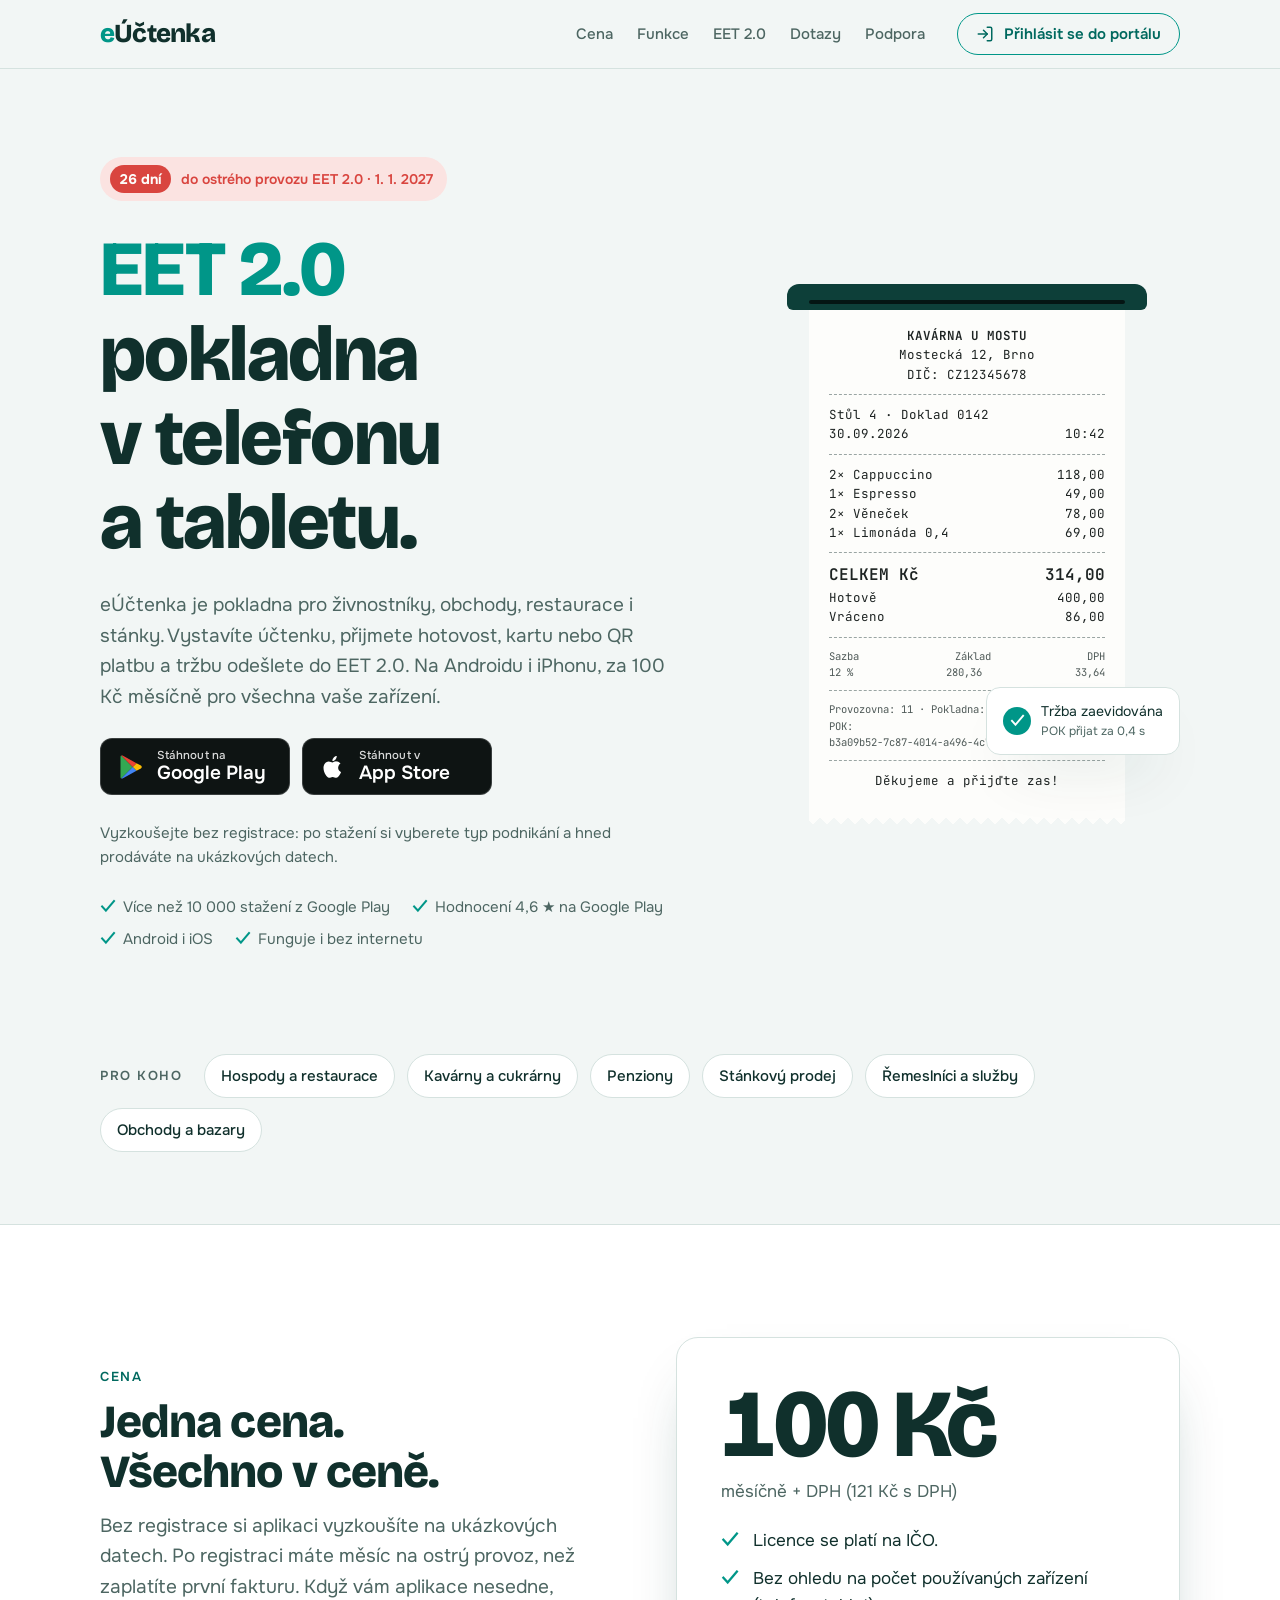
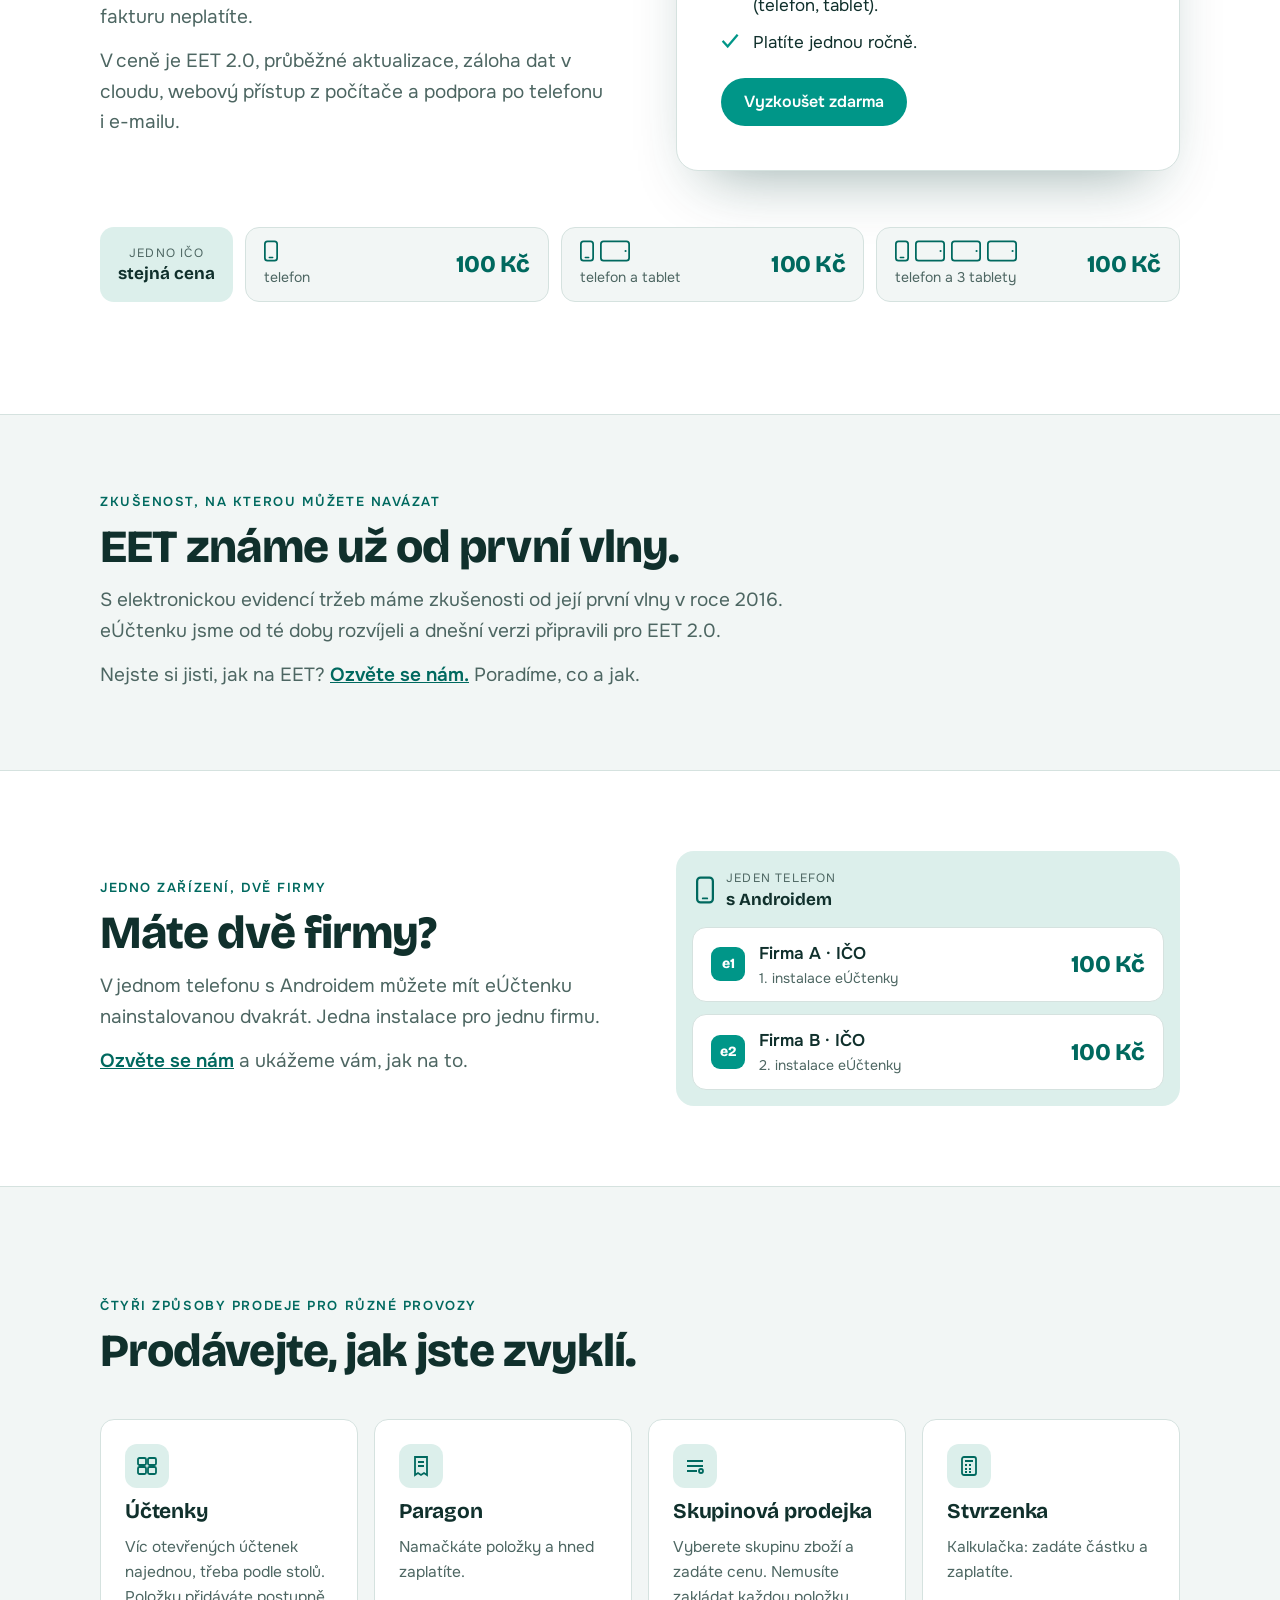
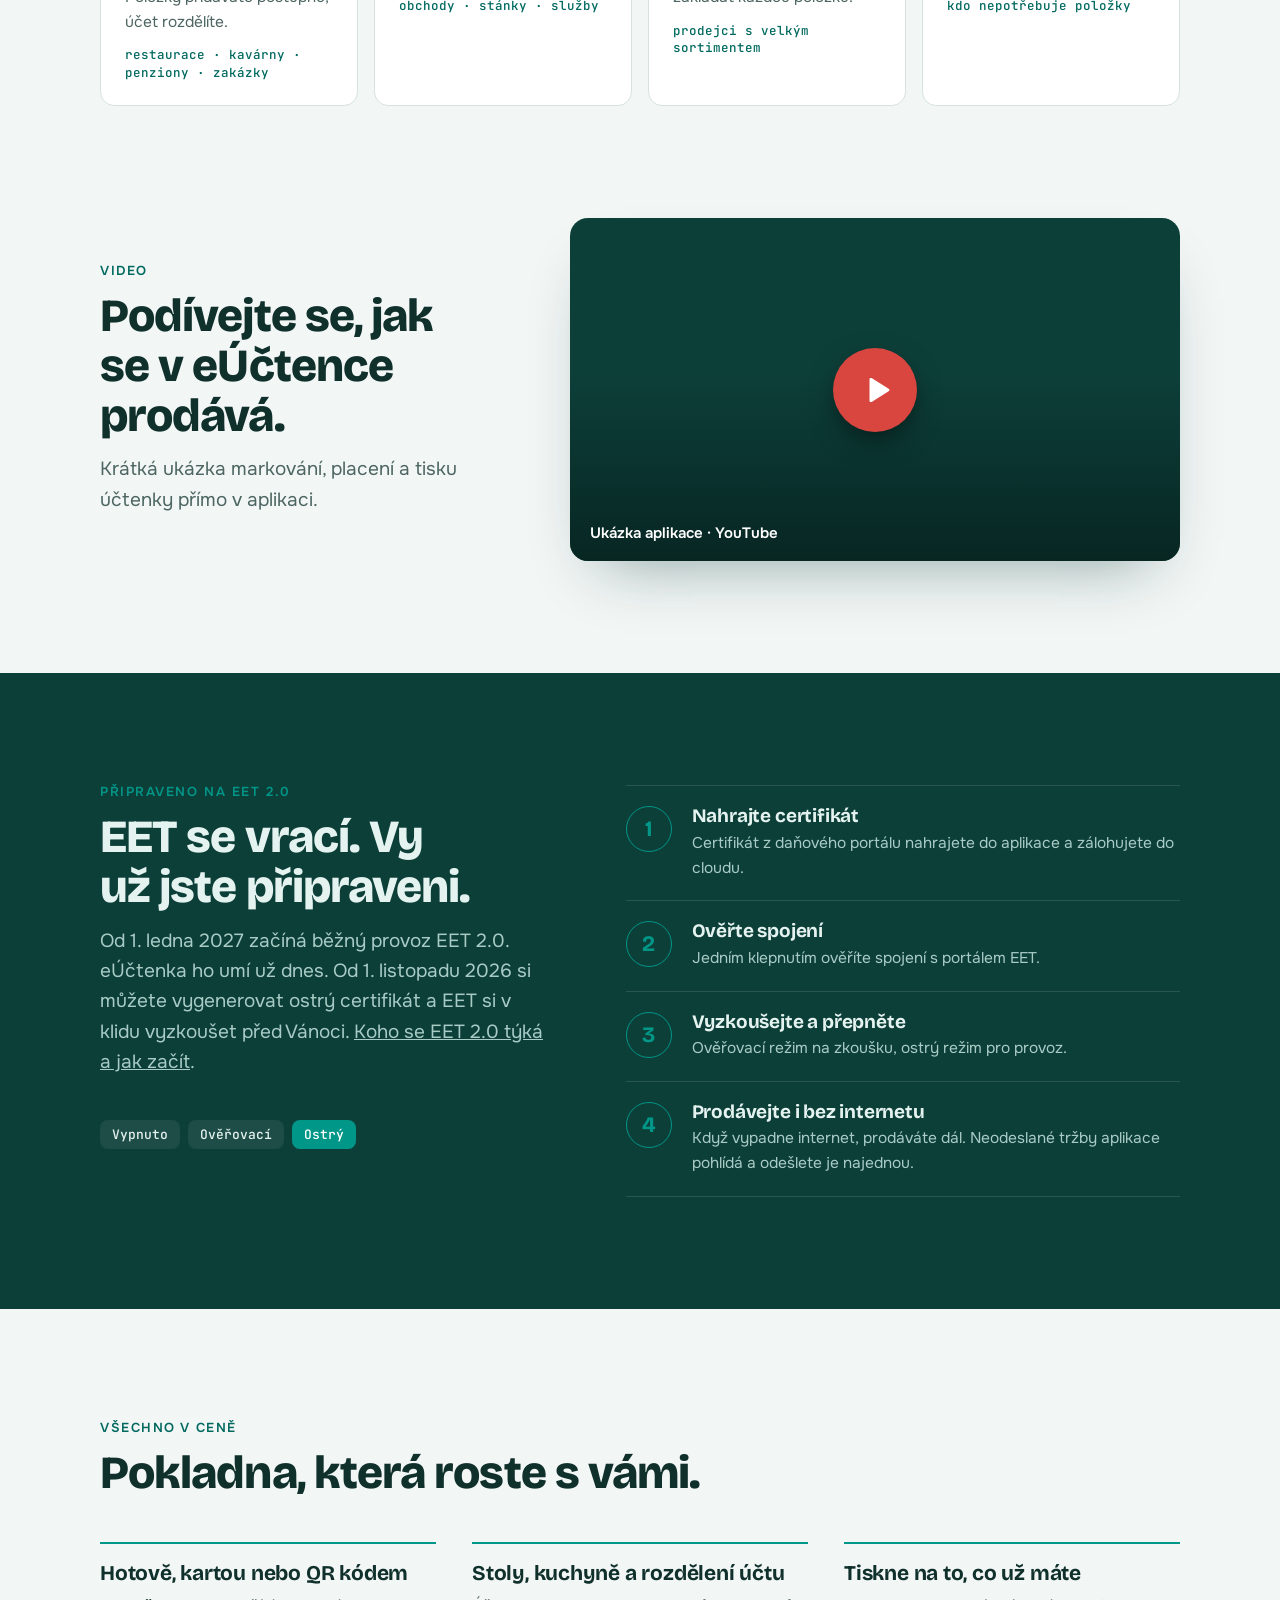
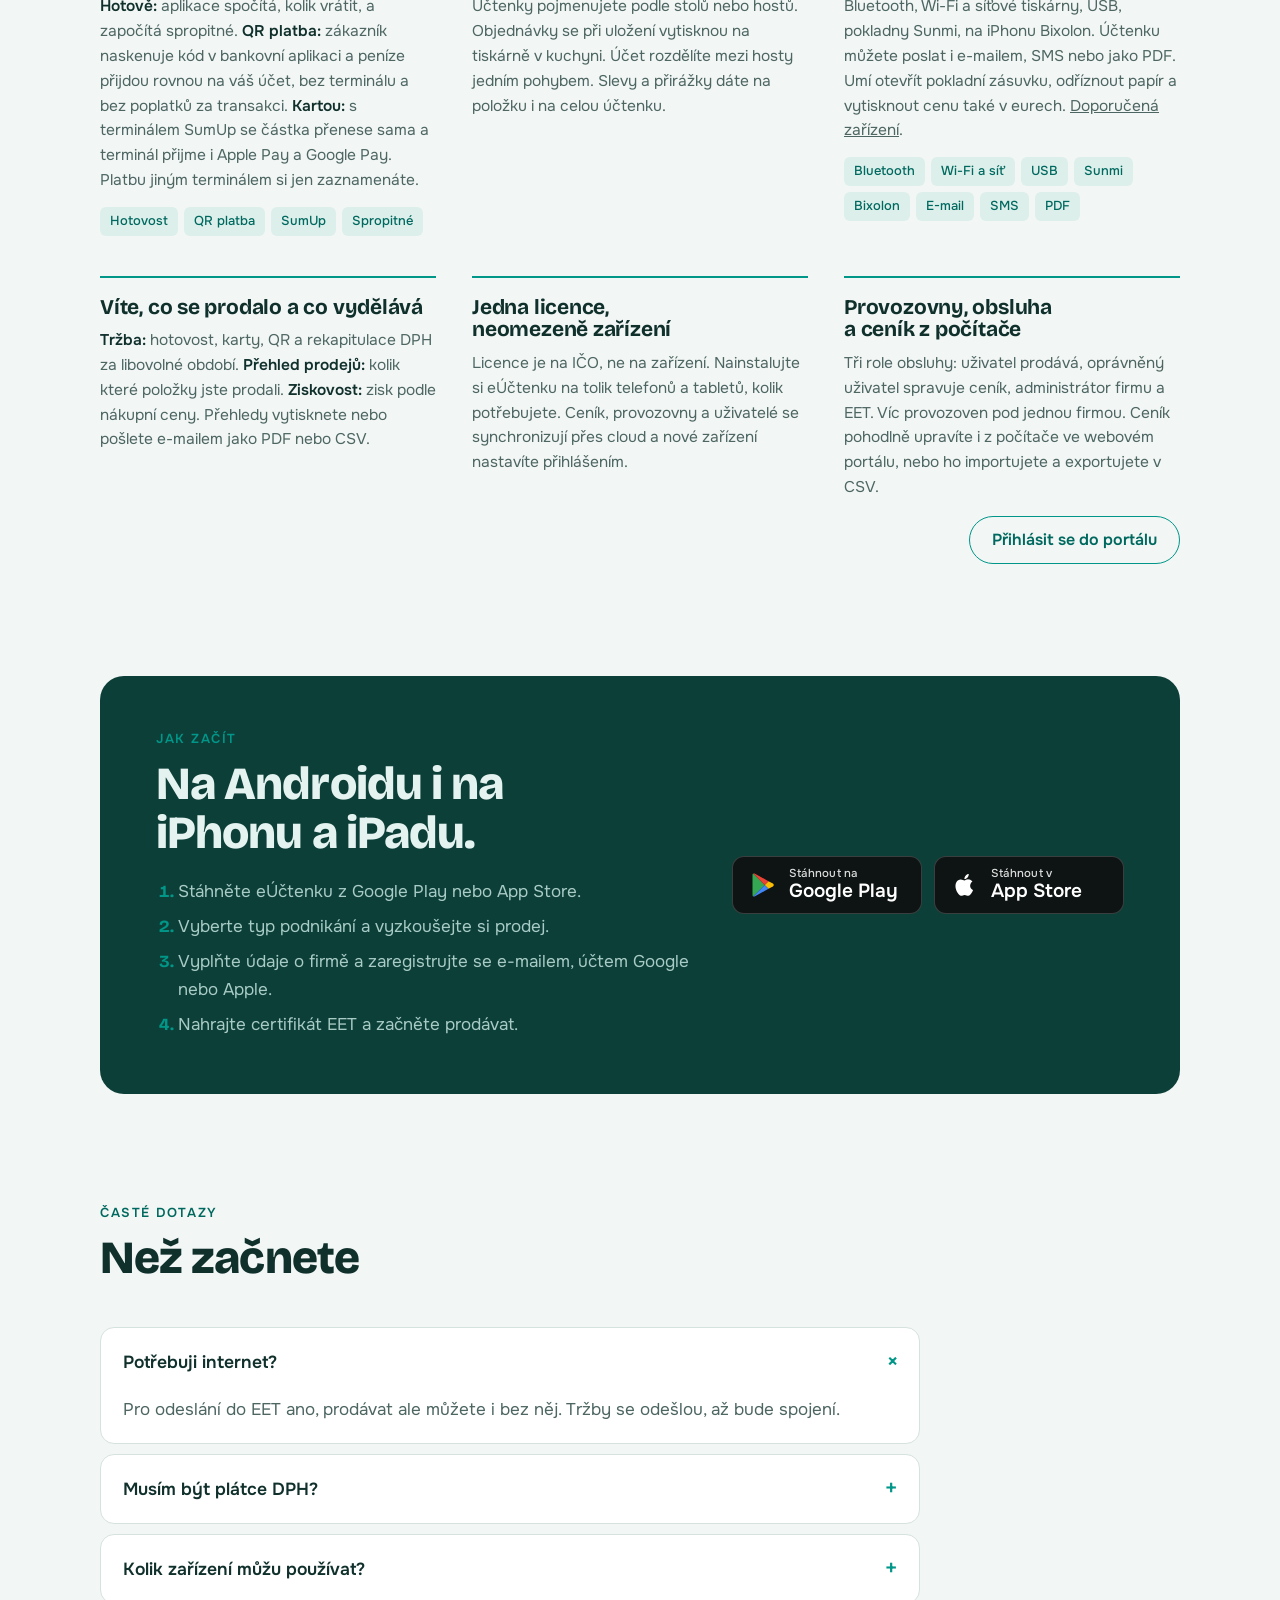
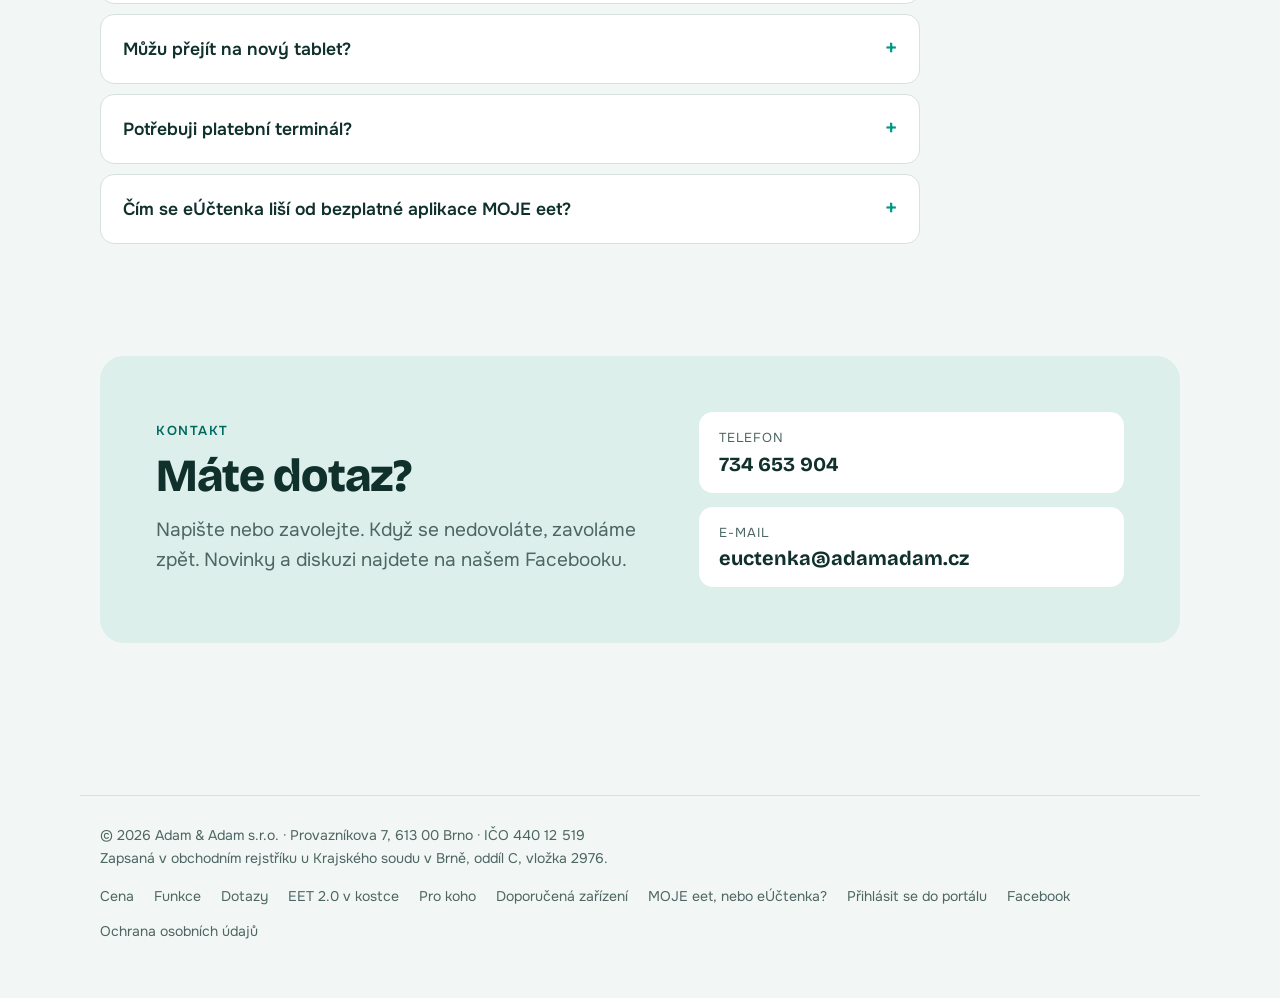
==== commit 4aad4f73: "Show an EET 2.0 confirmation code (POK) on the sample receipt EET 2.0 returns a potvrzovací kód (POK" ====
--- a/public/index.html
+++ b/public/index.html
@@ -195,11 +195,11 @@
 .r-hr { border: 0; border-top: 1.5px dashed #9aa5a3; margin: 10px 0; }
 .r-small { font-size: 10.5px; color: #4f5a58; word-break: break-all; }
 .r-total { font-size: 16px; font-weight: 600; }
-.fik-chip { position: absolute; right: max(0px, calc(50% - 230px)); bottom: 70px; z-index: 3; display: flex; gap: 10px; align-items: center; background: var(--surface); color: var(--ink); border: 1px solid var(--line); border-radius: 14px; padding: 12px 16px; box-shadow: var(--shadow); font-size: 14px; animation: pop .4s ease-out 3s both; }
-.fik-chip i { width: 28px; height: 28px; border-radius: 50%; background: var(--teal); color: var(--on-teal); display: grid; place-items: center; font-style: normal; font-weight: 700; }
-.fik-chip small { display: block; color: var(--muted); font-size: 12px; }
+.pok-chip { position: absolute; right: max(0px, calc(50% - 230px)); bottom: 70px; z-index: 3; display: flex; gap: 10px; align-items: center; background: var(--surface); color: var(--ink); border: 1px solid var(--line); border-radius: 14px; padding: 12px 16px; box-shadow: var(--shadow); font-size: 14px; animation: pop .4s ease-out 3s both; }
+.pok-chip i { width: 28px; height: 28px; border-radius: 50%; background: var(--teal); color: var(--on-teal); display: grid; place-items: center; font-style: normal; font-weight: 700; }
+.pok-chip small { display: block; color: var(--muted); font-size: 12px; }
 @keyframes pop { from { opacity: .0; transform: translateY(8px) scale(.96); } to { opacity: 1; transform: none; } }
-@media (max-width: 880px) { .hero .wrap { grid-template-columns: 1fr; } .fik-chip { right: 0; bottom: 24px; } }
+@media (max-width: 880px) { .hero .wrap { grid-template-columns: 1fr; } .pok-chip { right: 0; bottom: 24px; } }
 
 /* Who */
 .who { padding-block: 0 8px; }
@@ -413,14 +413,12 @@
             <div class="r-row r-small"><span>12 %</span><span>280,36</span><span>33,64</span></div>
             <hr class="r-hr">
             <div class="r-small">Provozovna: 11 · Pokladna: P01</div>
-            <div class="r-small">Režim tržby: běžný</div>
-            <div class="r-small">BKP: 3F9A12C4-7D0E88B1-51C2A6F0-9E4D3B27-A1C8F605</div>
-            <div class="r-small">FIK: b3a09b52-7c87-4014-a496-4c7a53cf9125-ff</div>
+            <div class="r-small">POK:<br>b3a09b52-7c87-4014-a496-4c7a53cf9125-03</div>
             <hr class="r-hr">
             <div class="r-c">Děkujeme a přijďte zas!</div>
           </div>
         </div>
-        <div class="fik-chip" role="status"><i>✓</i><div>Tržba zaevidována<small>FIK přijat za 0,4 s</small></div></div>
+        <div class="pok-chip" role="status"><i>✓</i><div>Tržba zaevidována<small>POK přijat za 0,4 s</small></div></div>
       </div>
     </div>
   </section>
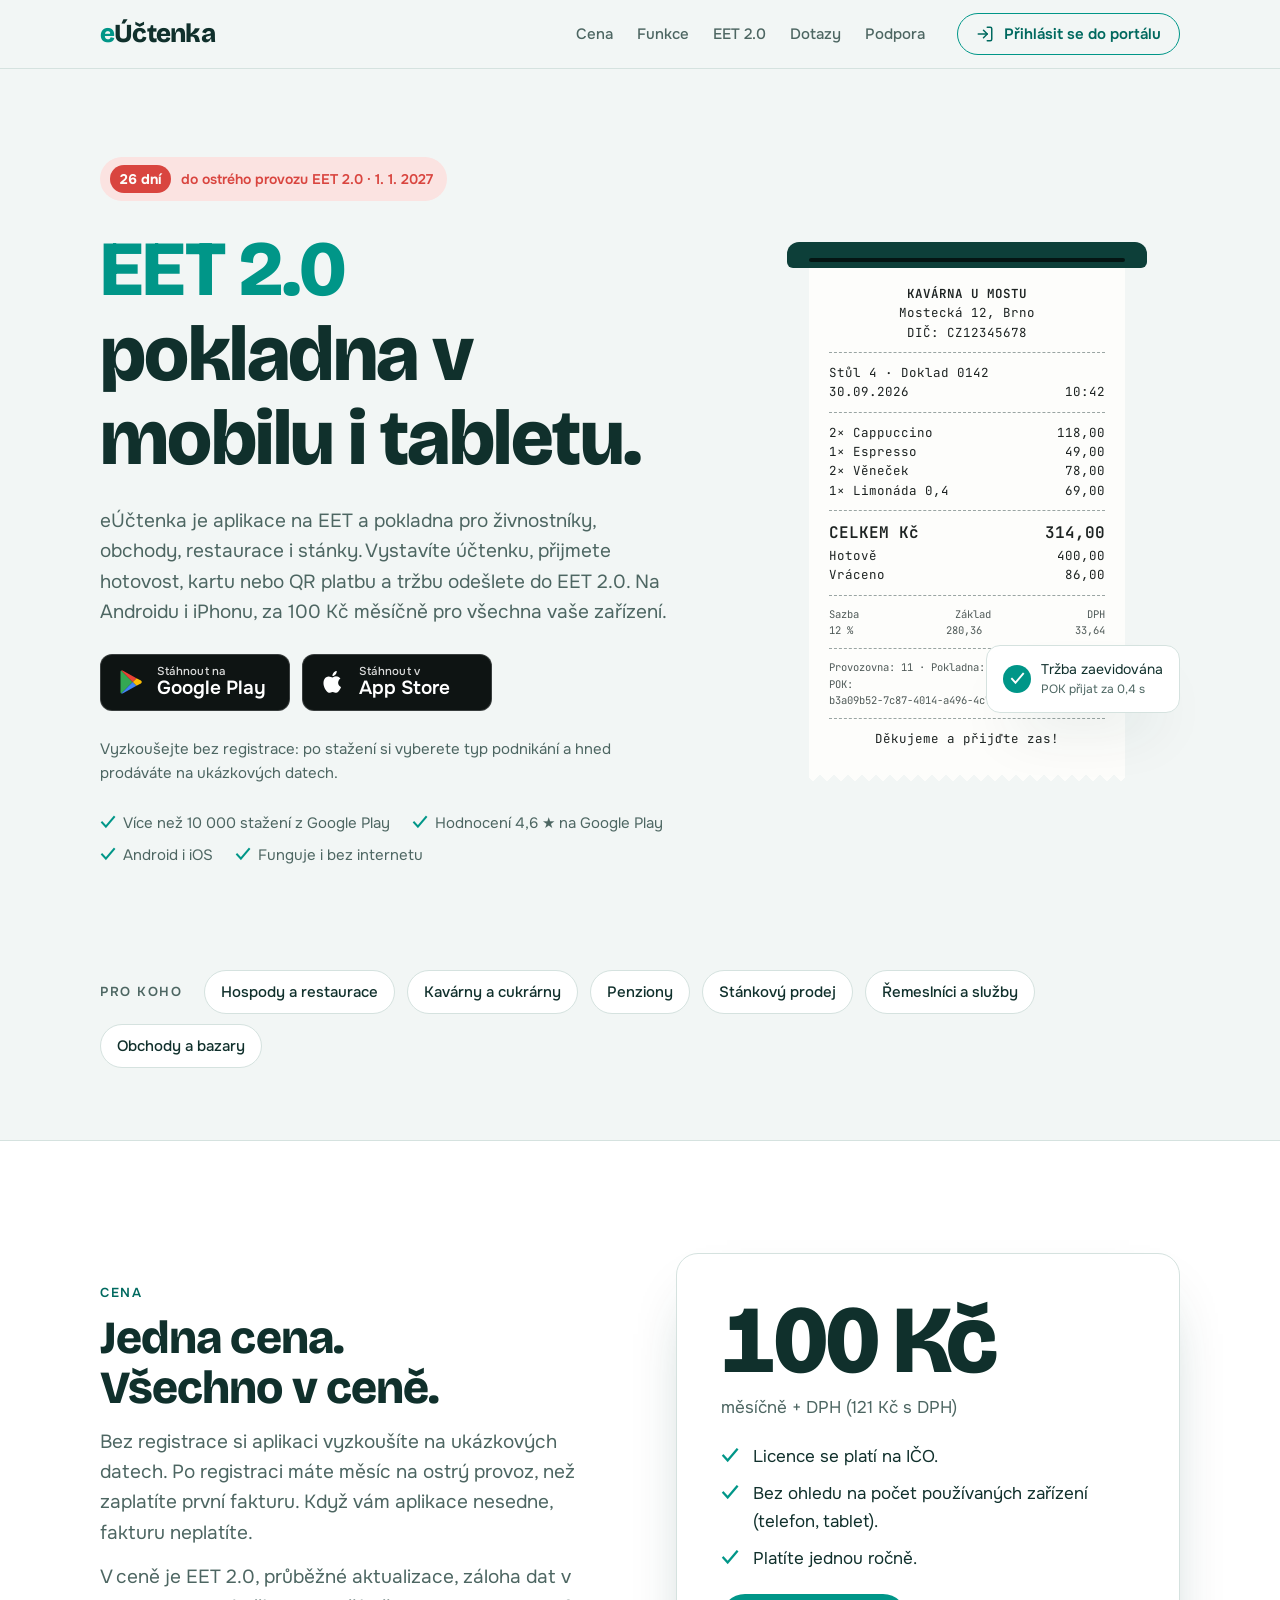
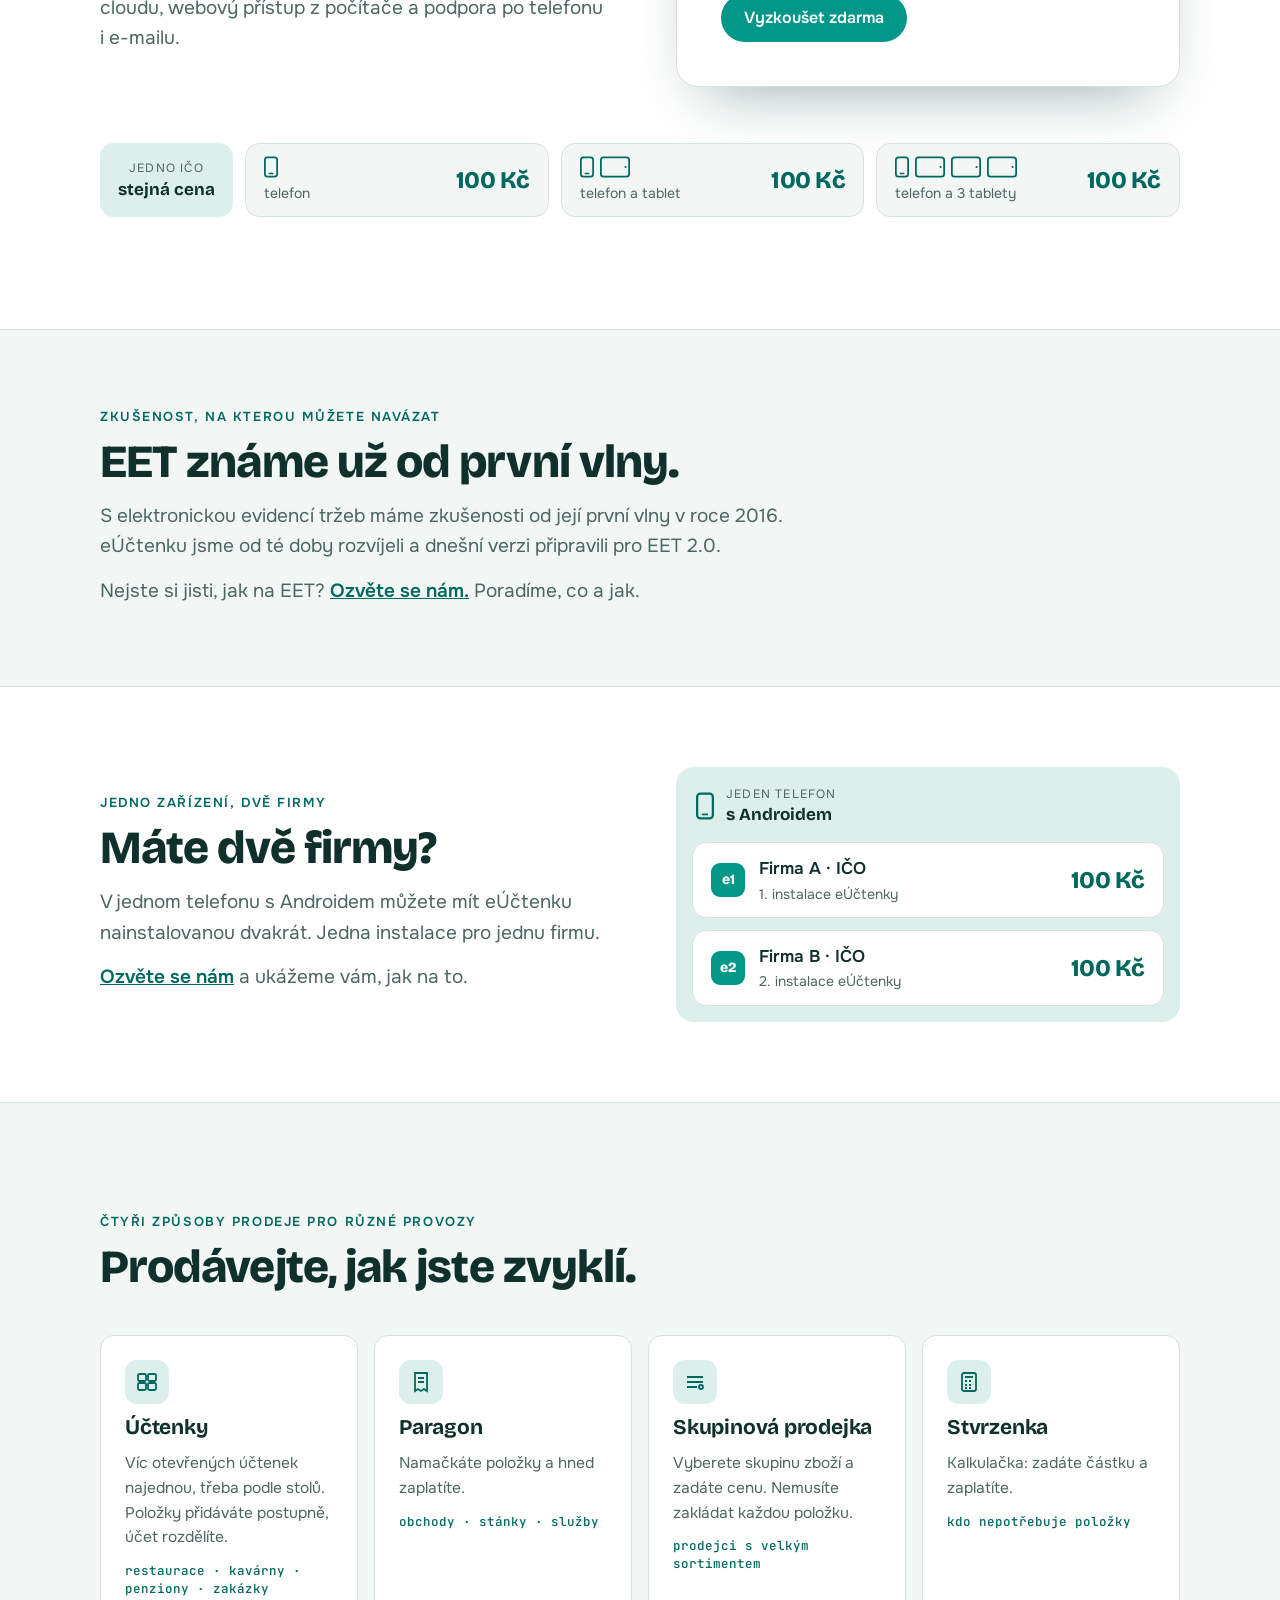
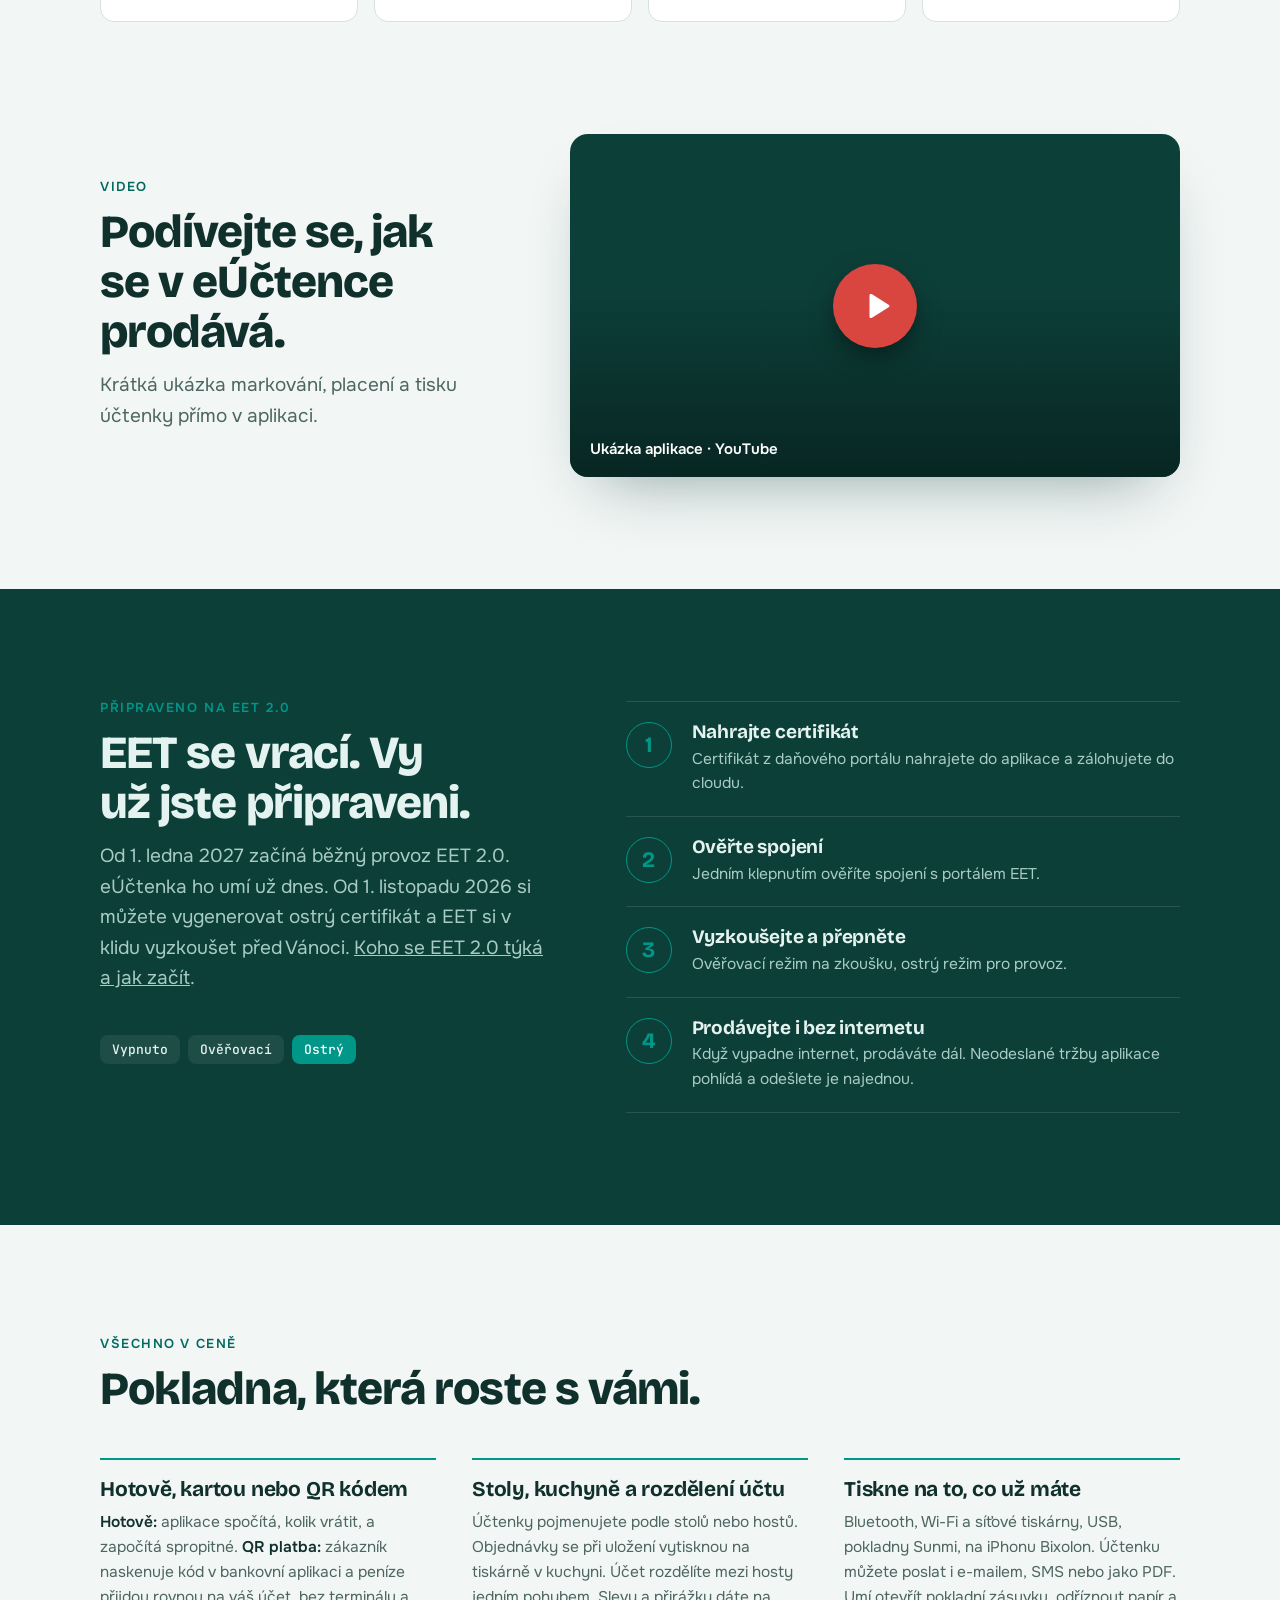
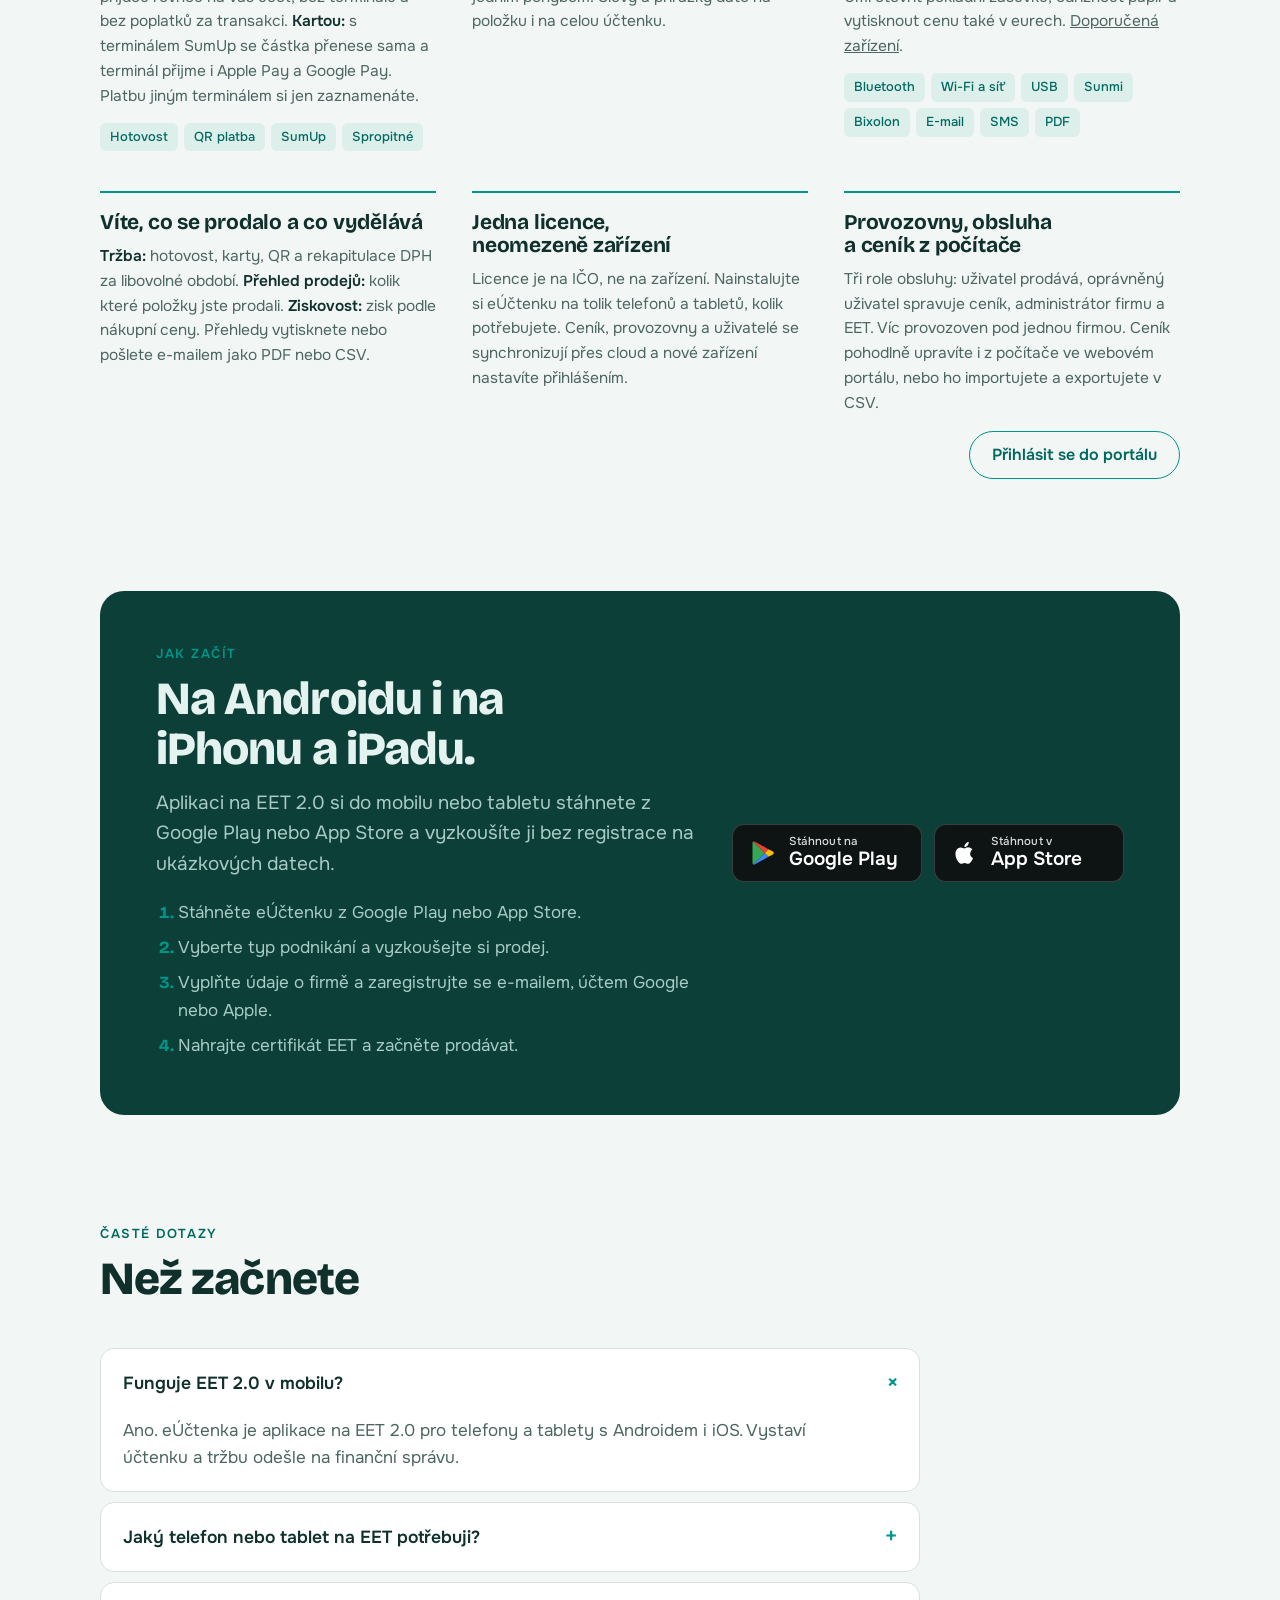
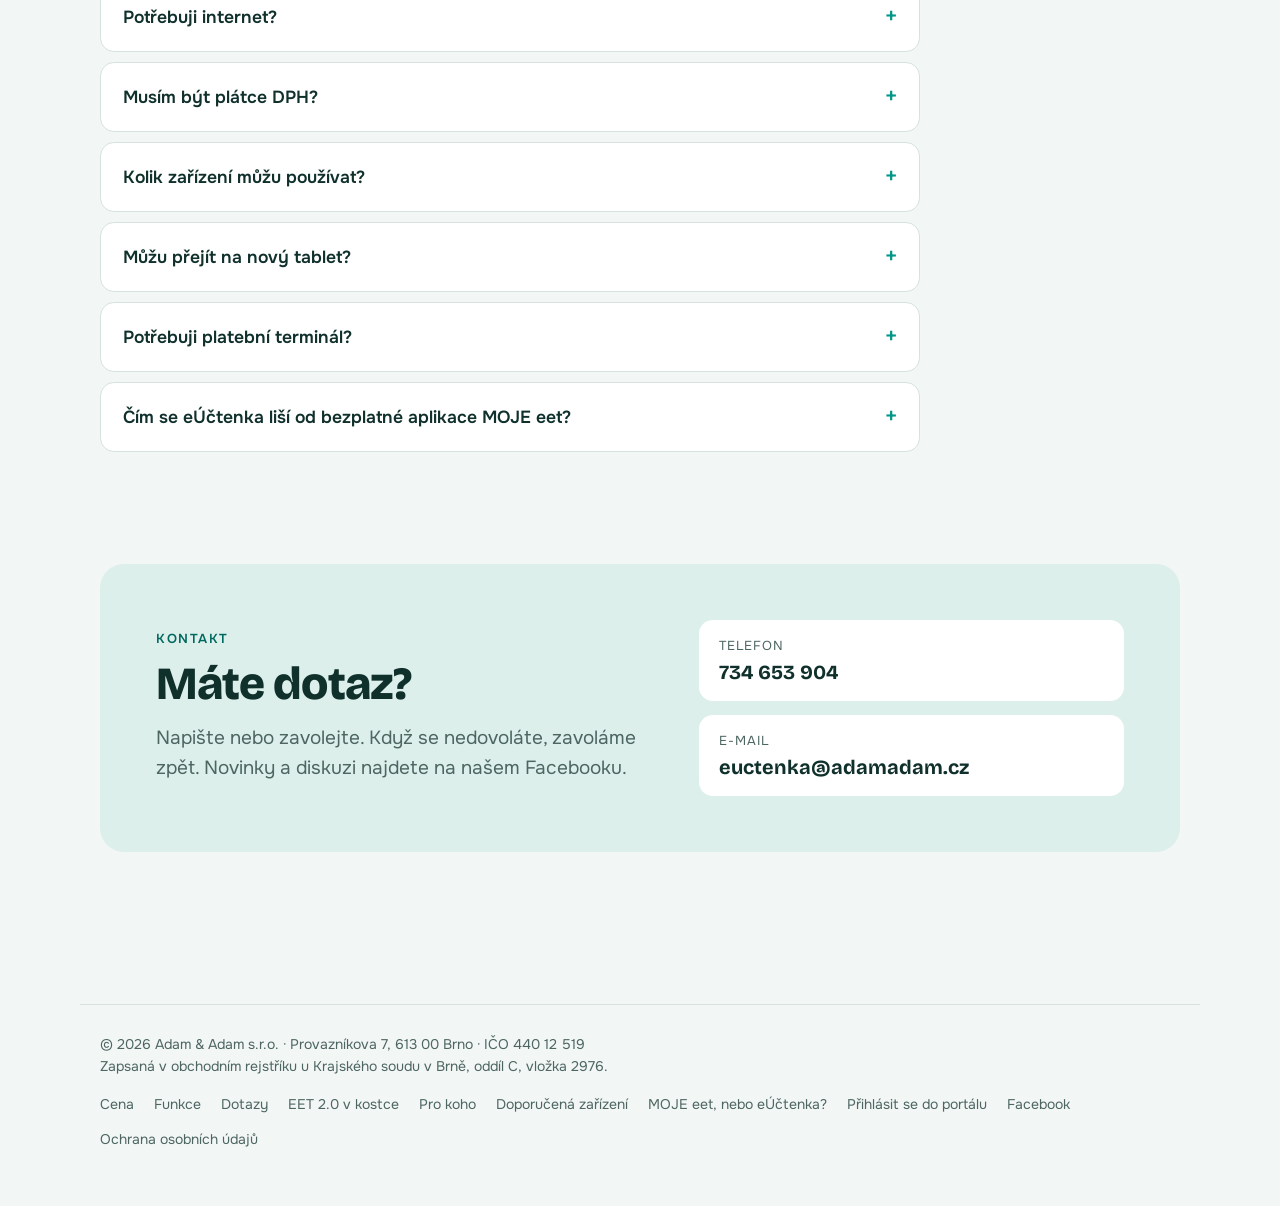
==== commit e3e02afa: "Use the words people search for and add FAQ markup Google Search Console shows the site at positions" ====
--- a/public/index.html
+++ b/public/index.html
@@ -3,16 +3,16 @@
 <head>
 <meta charset="utf-8">
 <meta name="viewport" content="width=device-width, initial-scale=1, viewport-fit=cover">
-<title>eÚčtenka – EET 2.0 pokladna pro živnostníky do mobilu a tabletu</title>
-<meta name="description" content="Pokladna do mobilu a tabletu připravená na EET 2.0. Tiskne účtenky, eviduje tržby a odesílá je na finanční správu. Android i iOS.">
+<title>eÚčtenka – aplikace na EET 2.0 a pokladna v mobilu i tabletu</title>
+<meta name="description" content="EET v mobilu i tabletu: aplikace a pokladna připravená na EET 2.0. Tiskne účtenky, eviduje tržby a odesílá je na finanční správu. Android i iOS.">
 <link rel="canonical" href="https://euctenka.cz/">
 <meta name="seznam-wmt" content="5vkd8pfdHzROmaNbLVKFxSkXvidXF9RL">
 <meta property="og:type" content="website">
 <meta property="og:url" content="https://euctenka.cz/">
 <meta property="og:locale" content="cs_CZ">
 <meta property="og:site_name" content="eÚčtenka">
-<meta property="og:title" content="eÚčtenka – EET 2.0 pokladna pro živnostníky do mobilu a tabletu">
-<meta property="og:description" content="Pokladna do mobilu a tabletu připravená na EET 2.0. Tiskne účtenky, eviduje tržby a odesílá je na finanční správu. Android i iOS.">
+<meta property="og:title" content="eÚčtenka – aplikace na EET 2.0 a pokladna v mobilu i tabletu">
+<meta property="og:description" content="EET v mobilu i tabletu: aplikace a pokladna připravená na EET 2.0. Tiskne účtenky, eviduje tržby a odesílá je na finanční správu. Android i iOS.">
 <meta property="og:image" content="https://euctenka.cz/video-poster.jpg">
 <meta property="og:image:width" content="1024">
 <meta property="og:image:height" content="500">
@@ -74,6 +74,21 @@
           "billingDuration": "P1M"
         }
       }
+    },
+    {
+      "@type": "FAQPage",
+      "@id": "https://euctenka.cz/#dotazy",
+      "inLanguage": "cs",
+      "mainEntity": [
+        { "@type": "Question", "name": "Funguje EET 2.0 v mobilu?", "acceptedAnswer": { "@type": "Answer", "text": "Ano. eÚčtenka je aplikace na EET 2.0 pro telefony a tablety s Androidem i iOS. Vystaví účtenku a tržbu odešle na finanční správu." } },
+        { "@type": "Question", "name": "Jaký telefon nebo tablet na EET potřebuji?", "acceptedAnswer": { "@type": "Answer", "text": "Stačí ten, který už máte, s Androidem nebo iOS. Co se hodí k tisku účtenek a placení kartou, najdete v přehledu Doporučená zařízení." } },
+        { "@type": "Question", "name": "Potřebuji internet?", "acceptedAnswer": { "@type": "Answer", "text": "Pro odeslání do EET ano, prodávat ale můžete i bez něj. Tržby se odešlou, až bude spojení." } },
+        { "@type": "Question", "name": "Musím být plátce DPH?", "acceptedAnswer": { "@type": "Answer", "text": "Ne. Aplikace funguje pro plátce i neplátce, plátcům tiskne daňové doklady se sazbami DPH." } },
+        { "@type": "Question", "name": "Kolik zařízení můžu používat?", "acceptedAnswer": { "@type": "Answer", "text": "Kolik chcete. Licence je na IČO." } },
+        { "@type": "Question", "name": "Můžu přejít na nový tablet?", "acceptedAnswer": { "@type": "Answer", "text": "Ano. Přihlásíte se k licenci a data i certifikát se stáhnou z cloudu." } },
+        { "@type": "Question", "name": "Potřebuji platební terminál?", "acceptedAnswer": { "@type": "Answer", "text": "Ne. QR platby fungují bez terminálu, pro karty podporujeme SumUp." } },
+        { "@type": "Question", "name": "Čím se eÚčtenka liší od bezplatné aplikace MOJE eet?", "acceptedAnswer": { "@type": "Answer", "text": "MOJE eet je webová aplikace Finanční správy pro malé podnikatele s nejvýše 2 evidenčními jednotkami. eÚčtenka je pokladna v telefonu a tabletu: tiskne účtenky, prodává i bez internetu a ukáže přehledy tržeb. Podrobné srovnání." } }
+      ]
     }
   ]
 }
@@ -375,8 +390,8 @@
     <div class="wrap">
       <div class="hero-copy">
         <span class="deadline"><b id="days">93 dní</b> do ostrého provozu EET&nbsp;2.0 · 1.&nbsp;1.&nbsp;2027</span>
-        <h1><em>EET&nbsp;2.0</em> pokladna v telefonu a tabletu.</h1>
-        <p class="lead">eÚčtenka je pokladna pro živnostníky, obchody, restaurace i stánky. Vystavíte účtenku, přijmete hotovost, kartu nebo QR platbu a tržbu odešlete do EET 2.0. Na Androidu i iPhonu, za 100 Kč měsíčně pro všechna vaše zařízení.</p>
+        <h1><em>EET&nbsp;2.0</em> pokladna v mobilu i tabletu.</h1>
+        <p class="lead">eÚčtenka je aplikace na EET a pokladna pro živnostníky, obchody, restaurace i stánky. Vystavíte účtenku, přijmete hotovost, kartu nebo QR platbu a tržbu odešlete do EET 2.0. Na Androidu i iPhonu, za 100 Kč měsíčně pro všechna vaše zařízení.</p>
         <div class="stores">
           <a class="store" href="https://play.google.com/store/apps/details?id=cz.adamadam.receipt" target="_blank" rel="noopener"><svg viewBox="0 0 24 24" aria-hidden="true"><path fill="#34A853" d="M3.6 2.2 13.4 12l-9.8 9.8c-.4-.2-.6-.6-.6-1.1V3.3c0-.5.2-.9.6-1.1Z"/><path fill="#FBBC04" d="m16.7 8.7-3.3 3.3 3.3 3.3 3.8-2.1c1-.6 1-1.9 0-2.5l-3.8-2Z"/><path fill="#4285F4" d="M13.4 12 3.6 21.8c.3.2.8.2 1.2 0l11.9-6.5-3.3-3.3Z"/><path fill="#EA4335" d="M3.6 2.2c.3-.2.8-.2 1.2 0l11.9 6.5-3.3 3.3-9.8-9.8Z"/></svg><span><small>Stáhnout na</small>Google Play</span></a>
           <a class="store" href="https://apps.apple.com/cz/app/id6782123699" target="_blank" rel="noopener"><svg viewBox="0 0 24 24" fill="currentColor" aria-hidden="true"><path d="M16.4 12.6c0-2.4 2-3.5 2-3.6-1.1-1.6-2.8-1.8-3.4-1.8-1.4-.2-2.8.9-3.5.9-.7 0-1.9-.8-3.1-.8-1.6 0-3 .9-3.8 2.3-1.6 2.8-.4 7 1.2 9.3.8 1.1 1.7 2.4 2.9 2.3 1.2 0 1.6-.7 3-.7s1.8.7 3.1.7c1.3 0 2.1-1.1 2.8-2.3.9-1.3 1.3-2.6 1.3-2.6s-2.5-1-2.5-3.7ZM14.2 5.6c.6-.8 1.1-1.9 1-3-.9 0-2.1.6-2.7 1.4-.6.7-1.1 1.8-1 2.9 1 .1 2.1-.5 2.7-1.3Z"/></svg><span><small>Stáhnout v</small>App Store</span></a>
@@ -602,6 +617,7 @@
         <div class="sec-head" style="margin-bottom:0">
           <span class="eyebrow">Jak začít</span>
           <h2>Na Androidu i na iPhonu a iPadu.</h2>
+          <p class="lead">Aplikaci na EET&nbsp;2.0 si do mobilu nebo tabletu stáhnete z Google Play nebo App Store a vyzkoušíte ji bez registrace na ukázkových datech.</p>
           <ol class="howto">
             <li>Stáhněte eÚčtenku z Google Play nebo App Store.</li>
             <li>Vyberte typ podnikání a vyzkoušejte si prodej.</li>
@@ -621,7 +637,9 @@
     <div class="wrap">
       <div class="sec-head"><span class="eyebrow">Časté dotazy</span><h2>Než začnete</h2></div>
       <div class="faq">
-        <details open><summary>Potřebuji internet?</summary><p>Pro odeslání do EET ano, prodávat ale můžete i bez něj. Tržby se odešlou, až bude spojení.</p></details>
+        <details open><summary>Funguje EET&nbsp;2.0 v mobilu?</summary><p>Ano. eÚčtenka je aplikace na EET&nbsp;2.0 pro telefony a tablety s Androidem i iOS. Vystaví účtenku a tržbu odešle na finanční správu.</p></details>
+        <details><summary>Jaký telefon nebo tablet na EET potřebuji?</summary><p>Stačí ten, který už máte, s Androidem nebo iOS. Co se hodí k tisku účtenek a placení kartou, najdete v přehledu <a href="/doporucena-zarizeni">Doporučená zařízení</a>.</p></details>
+        <details><summary>Potřebuji internet?</summary><p>Pro odeslání do EET ano, prodávat ale můžete i bez něj. Tržby se odešlou, až bude spojení.</p></details>
         <details><summary>Musím být plátce DPH?</summary><p>Ne. Aplikace funguje pro plátce i neplátce, plátcům tiskne daňové doklady se sazbami DPH.</p></details>
         <details><summary>Kolik zařízení můžu používat?</summary><p>Kolik chcete. Licence je na IČO.</p></details>
         <details><summary>Můžu přejít na nový tablet?</summary><p>Ano. Přihlásíte se k licenci a data i certifikát se stáhnou z cloudu.</p></details>
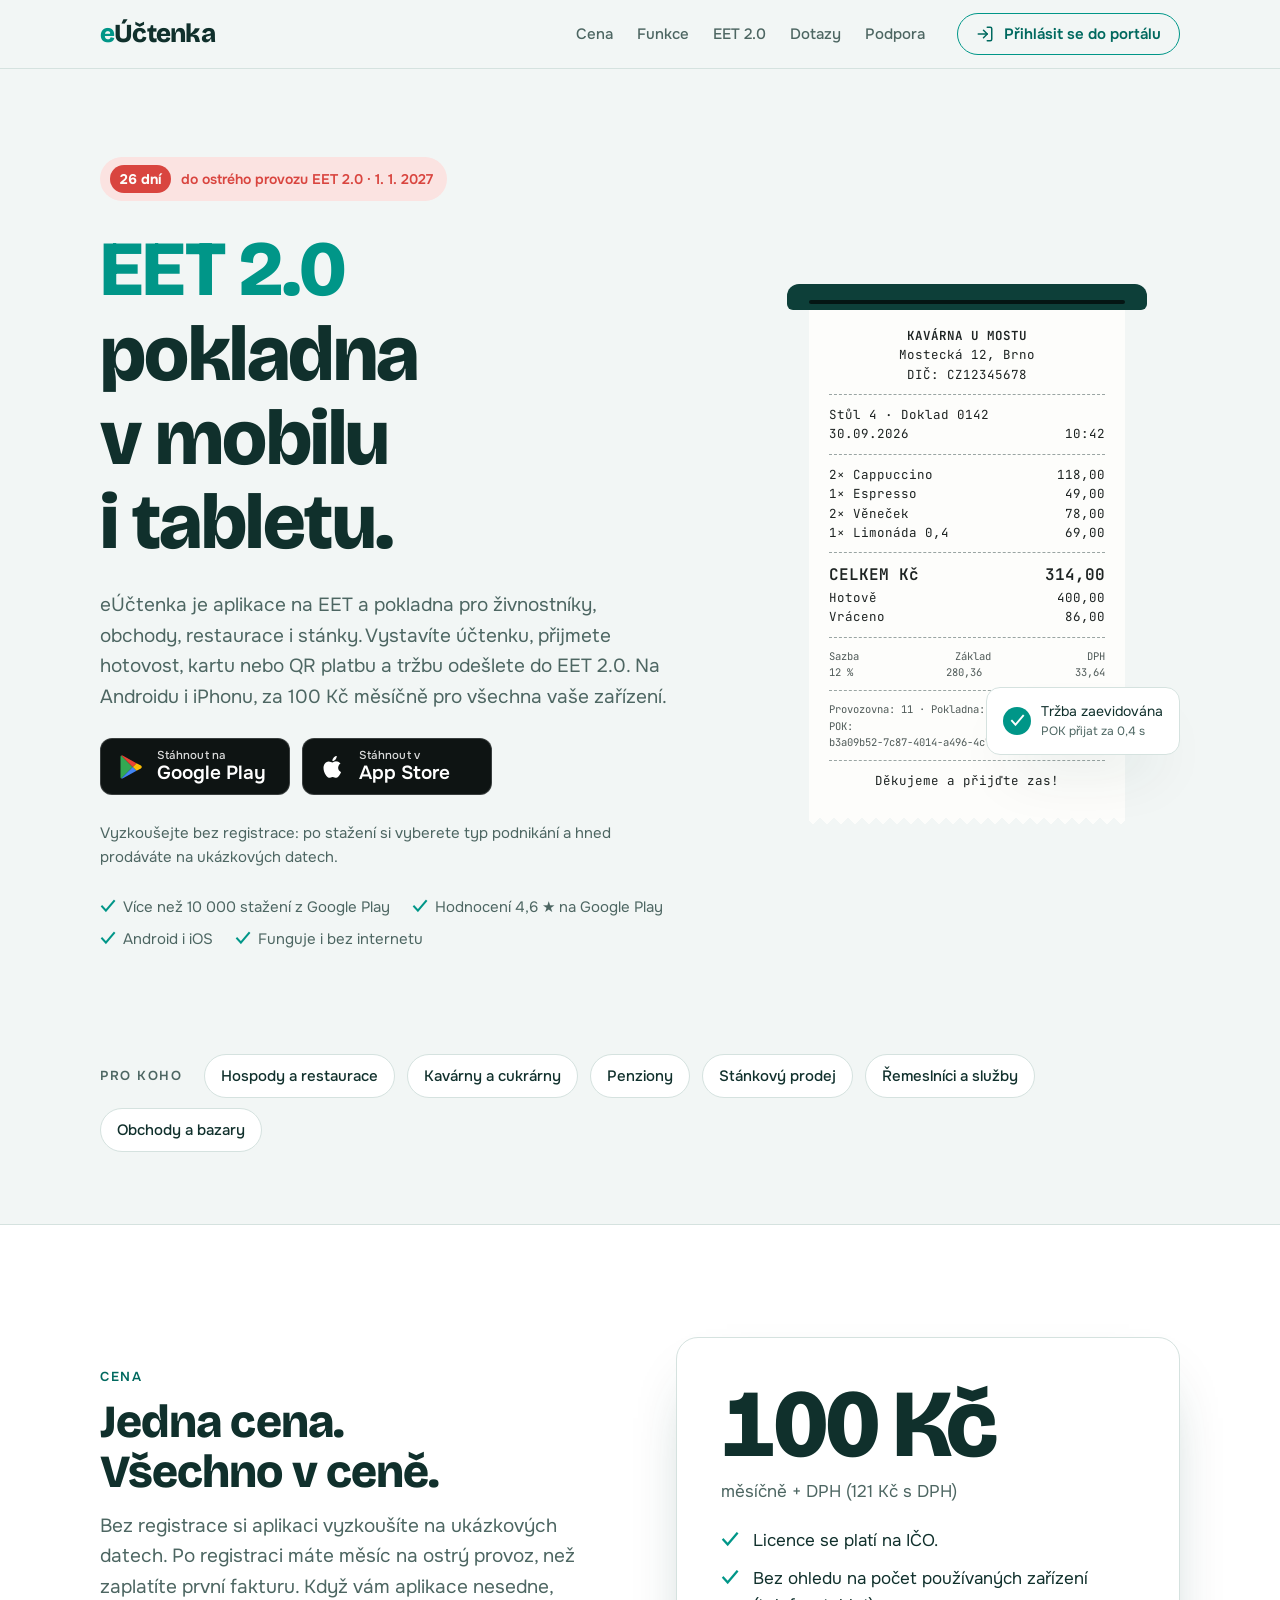
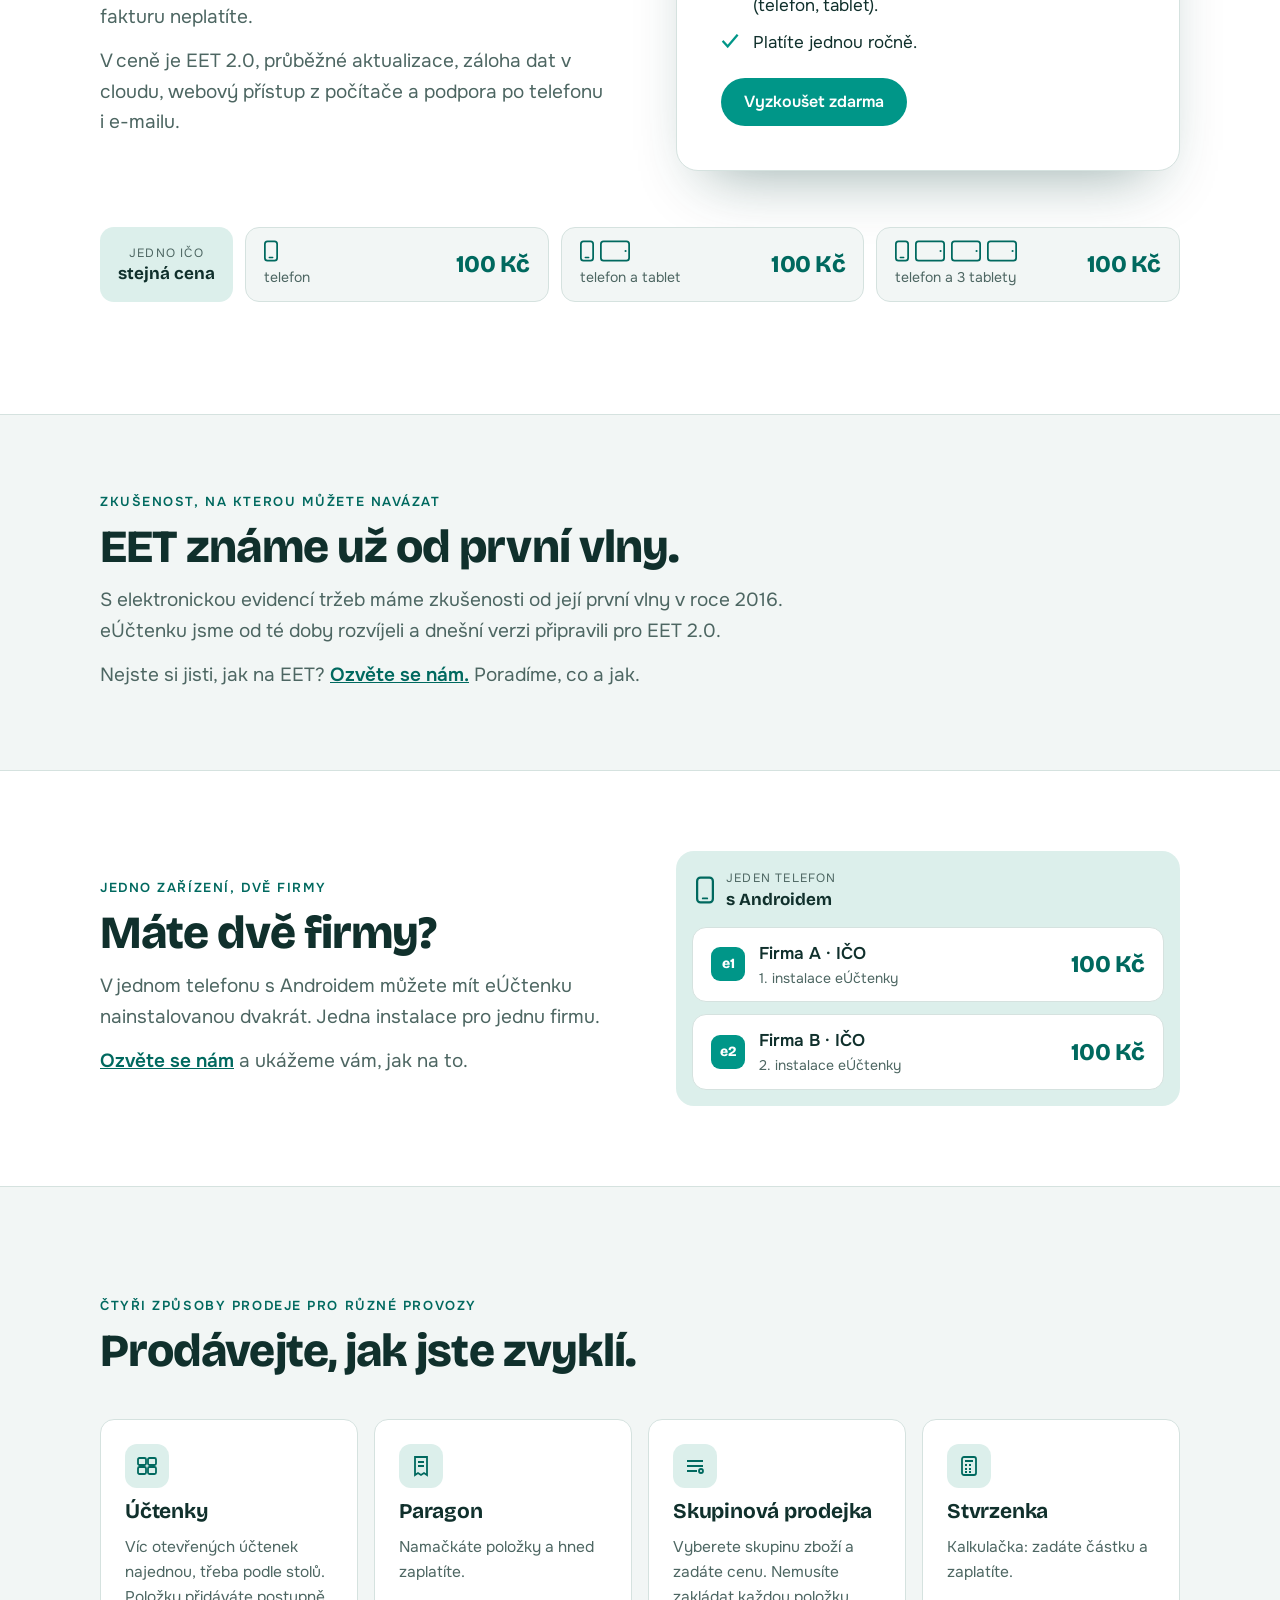
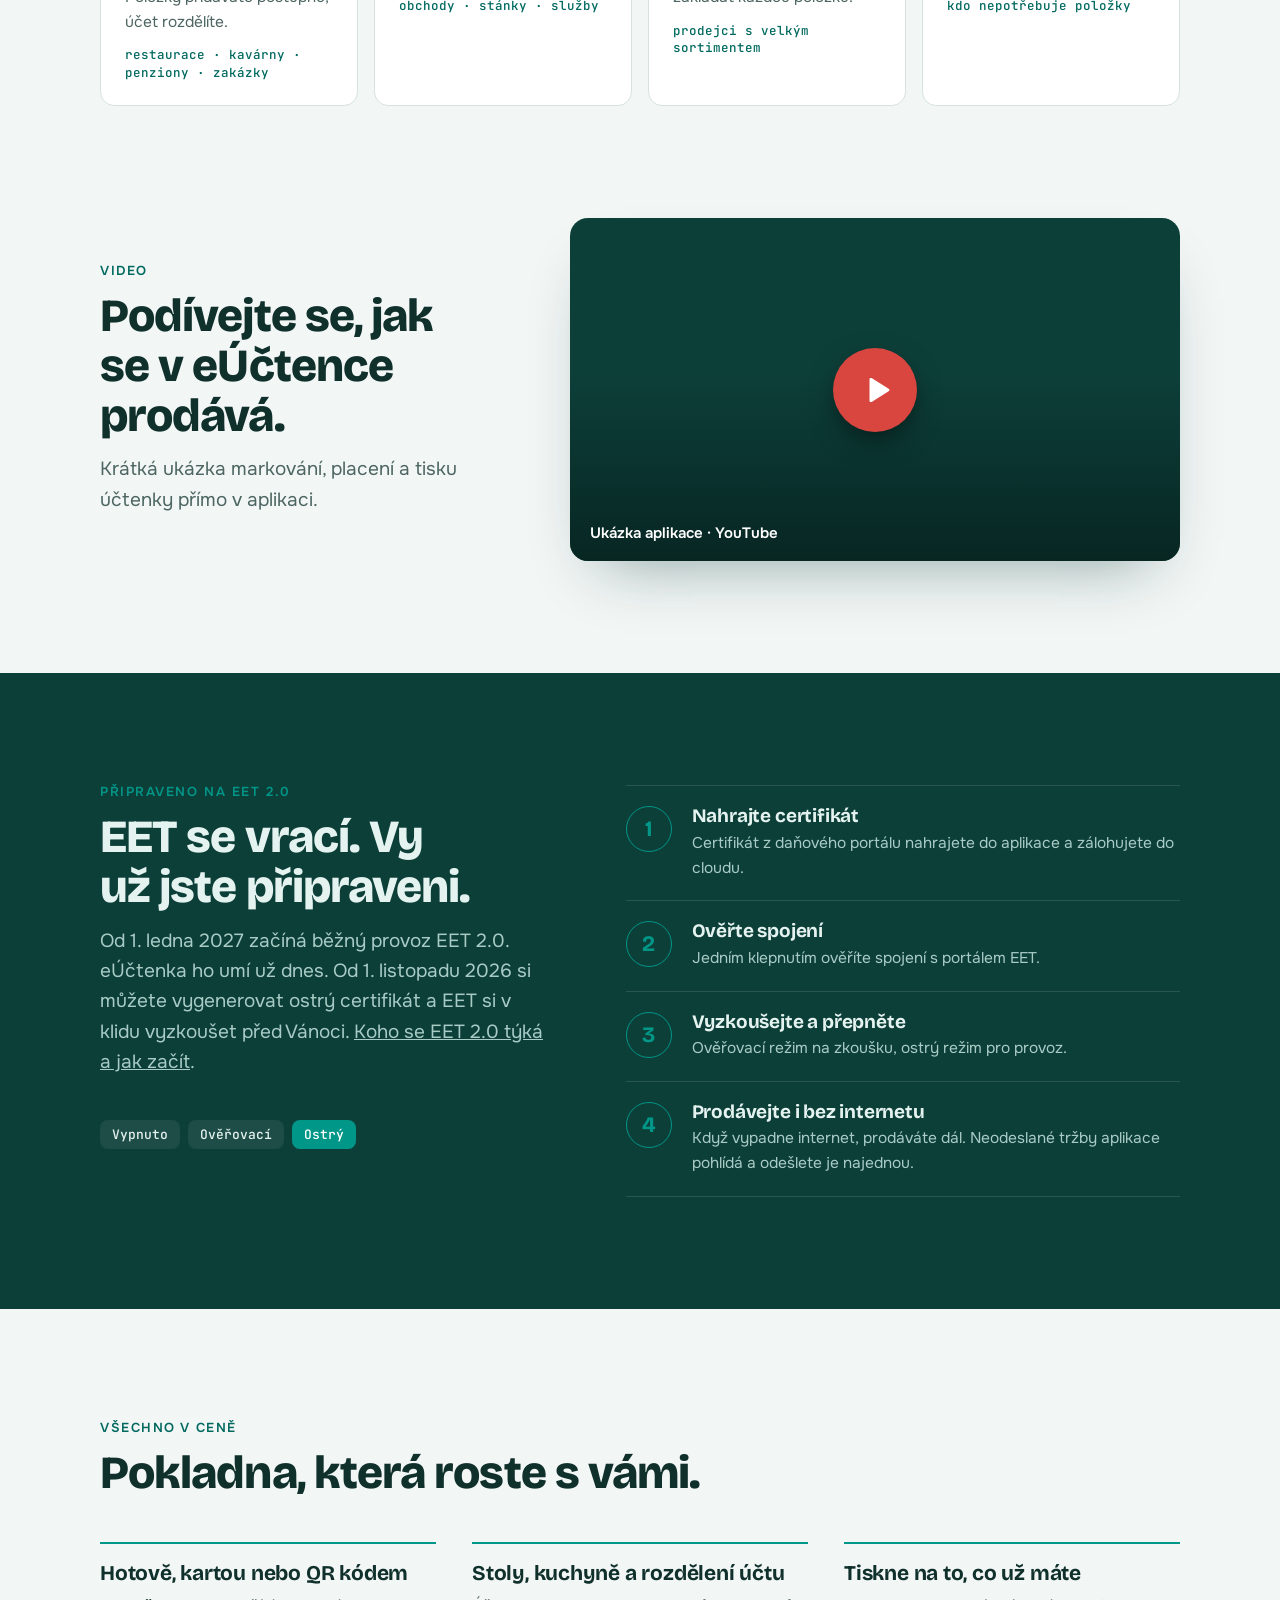
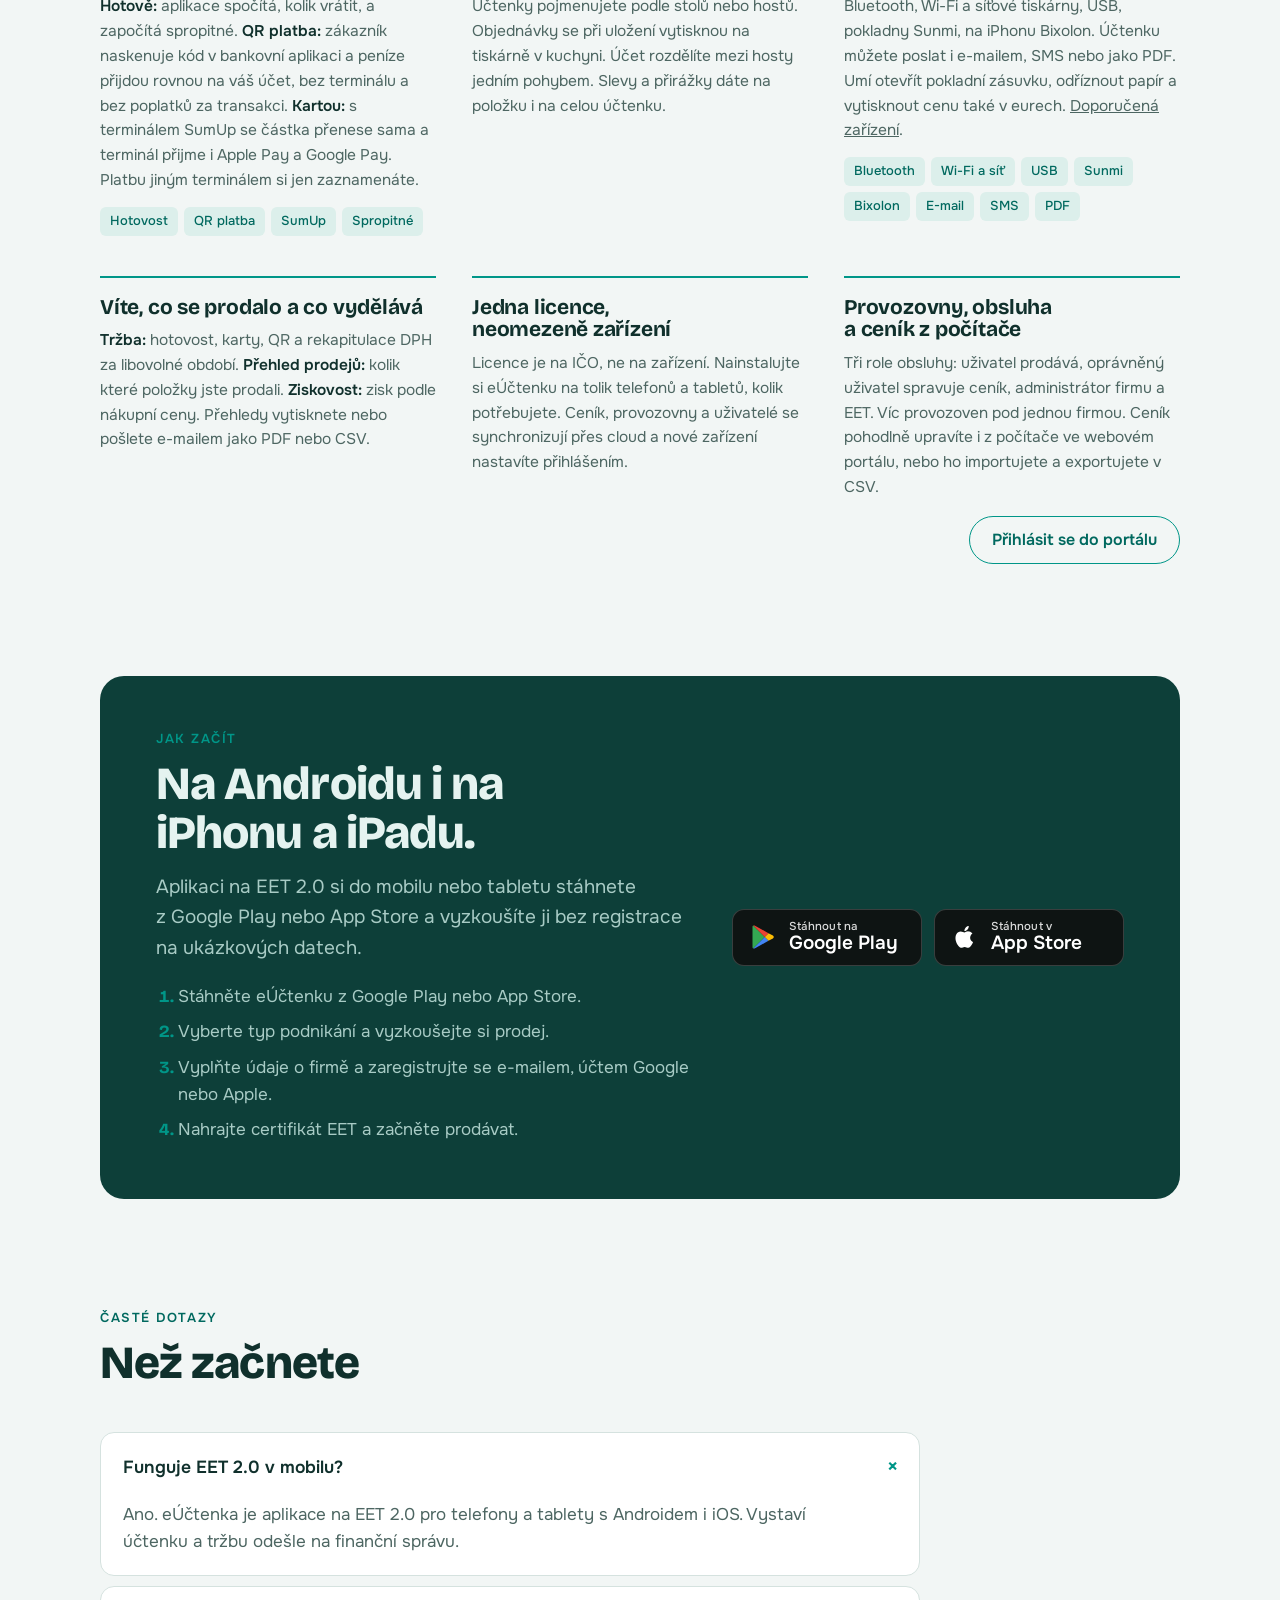
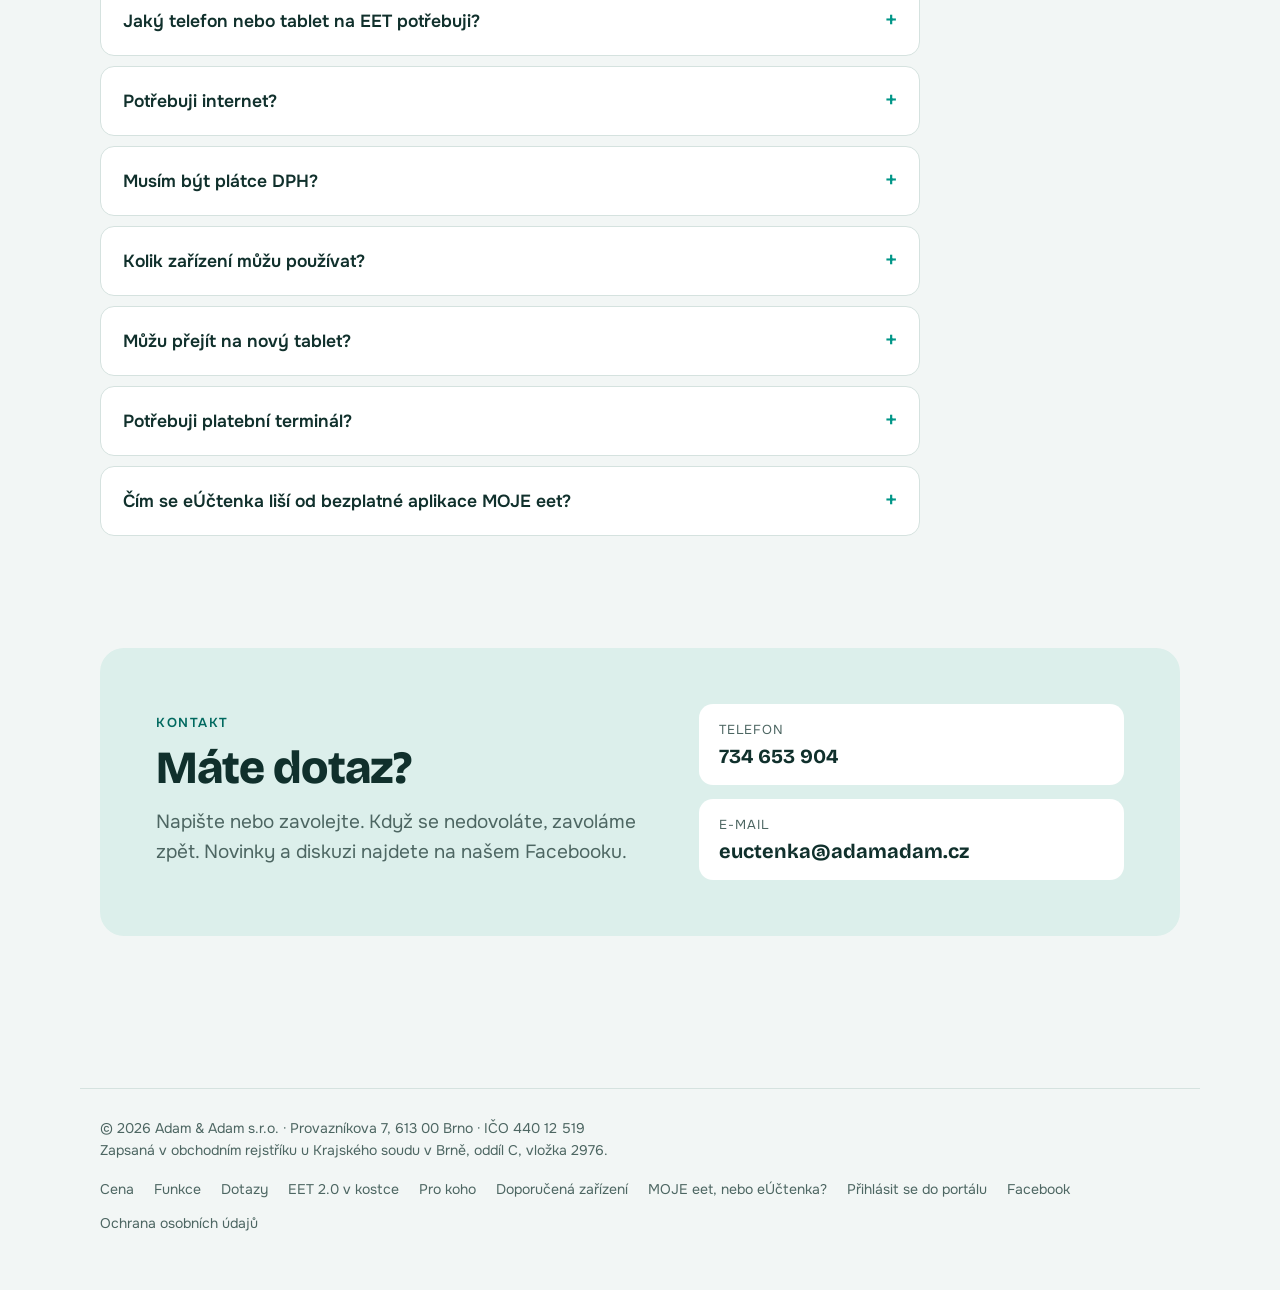
==== commit 9bcee8ee: "Keep one-letter words off line ends in the new text Co-Authored-By: Claude Opus 5.5 <noreply@anthrop" ====
--- a/public/index.html
+++ b/public/index.html
@@ -390,7 +390,7 @@
     <div class="wrap">
       <div class="hero-copy">
         <span class="deadline"><b id="days">93 dní</b> do ostrého provozu EET&nbsp;2.0 · 1.&nbsp;1.&nbsp;2027</span>
-        <h1><em>EET&nbsp;2.0</em> pokladna v mobilu i tabletu.</h1>
+        <h1><em>EET&nbsp;2.0</em> pokladna v&nbsp;mobilu i&nbsp;tabletu.</h1>
         <p class="lead">eÚčtenka je aplikace na EET a pokladna pro živnostníky, obchody, restaurace i stánky. Vystavíte účtenku, přijmete hotovost, kartu nebo QR platbu a tržbu odešlete do EET 2.0. Na Androidu i iPhonu, za 100 Kč měsíčně pro všechna vaše zařízení.</p>
         <div class="stores">
           <a class="store" href="https://play.google.com/store/apps/details?id=cz.adamadam.receipt" target="_blank" rel="noopener"><svg viewBox="0 0 24 24" aria-hidden="true"><path fill="#34A853" d="M3.6 2.2 13.4 12l-9.8 9.8c-.4-.2-.6-.6-.6-1.1V3.3c0-.5.2-.9.6-1.1Z"/><path fill="#FBBC04" d="m16.7 8.7-3.3 3.3 3.3 3.3 3.8-2.1c1-.6 1-1.9 0-2.5l-3.8-2Z"/><path fill="#4285F4" d="M13.4 12 3.6 21.8c.3.2.8.2 1.2 0l11.9-6.5-3.3-3.3Z"/><path fill="#EA4335" d="M3.6 2.2c.3-.2.8-.2 1.2 0l11.9 6.5-3.3 3.3-9.8-9.8Z"/></svg><span><small>Stáhnout na</small>Google Play</span></a>
@@ -617,7 +617,7 @@
         <div class="sec-head" style="margin-bottom:0">
           <span class="eyebrow">Jak začít</span>
           <h2>Na Androidu i na iPhonu a iPadu.</h2>
-          <p class="lead">Aplikaci na EET&nbsp;2.0 si do mobilu nebo tabletu stáhnete z Google Play nebo App Store a vyzkoušíte ji bez registrace na ukázkových datech.</p>
+          <p class="lead">Aplikaci na EET&nbsp;2.0 si do mobilu nebo tabletu stáhnete z&nbsp;Google Play nebo App Store a vyzkoušíte ji bez registrace na ukázkových datech.</p>
           <ol class="howto">
             <li>Stáhněte eÚčtenku z Google Play nebo App Store.</li>
             <li>Vyberte typ podnikání a vyzkoušejte si prodej.</li>
@@ -637,8 +637,8 @@
     <div class="wrap">
       <div class="sec-head"><span class="eyebrow">Časté dotazy</span><h2>Než začnete</h2></div>
       <div class="faq">
-        <details open><summary>Funguje EET&nbsp;2.0 v mobilu?</summary><p>Ano. eÚčtenka je aplikace na EET&nbsp;2.0 pro telefony a tablety s Androidem i iOS. Vystaví účtenku a tržbu odešle na finanční správu.</p></details>
-        <details><summary>Jaký telefon nebo tablet na EET potřebuji?</summary><p>Stačí ten, který už máte, s Androidem nebo iOS. Co se hodí k tisku účtenek a placení kartou, najdete v přehledu <a href="/doporucena-zarizeni">Doporučená zařízení</a>.</p></details>
+        <details open><summary>Funguje EET&nbsp;2.0 v mobilu?</summary><p>Ano. eÚčtenka je aplikace na EET&nbsp;2.0 pro telefony a tablety s&nbsp;Androidem i&nbsp;iOS. Vystaví účtenku a tržbu odešle na finanční správu.</p></details>
+        <details><summary>Jaký telefon nebo tablet na EET potřebuji?</summary><p>Stačí ten, který už máte, s&nbsp;Androidem nebo iOS. Co se hodí k tisku účtenek a placení kartou, najdete v přehledu <a href="/doporucena-zarizeni">Doporučená zařízení</a>.</p></details>
         <details><summary>Potřebuji internet?</summary><p>Pro odeslání do EET ano, prodávat ale můžete i bez něj. Tržby se odešlou, až bude spojení.</p></details>
         <details><summary>Musím být plátce DPH?</summary><p>Ne. Aplikace funguje pro plátce i neplátce, plátcům tiskne daňové doklady se sazbami DPH.</p></details>
         <details><summary>Kolik zařízení můžu používat?</summary><p>Kolik chcete. Licence je na IČO.</p></details>
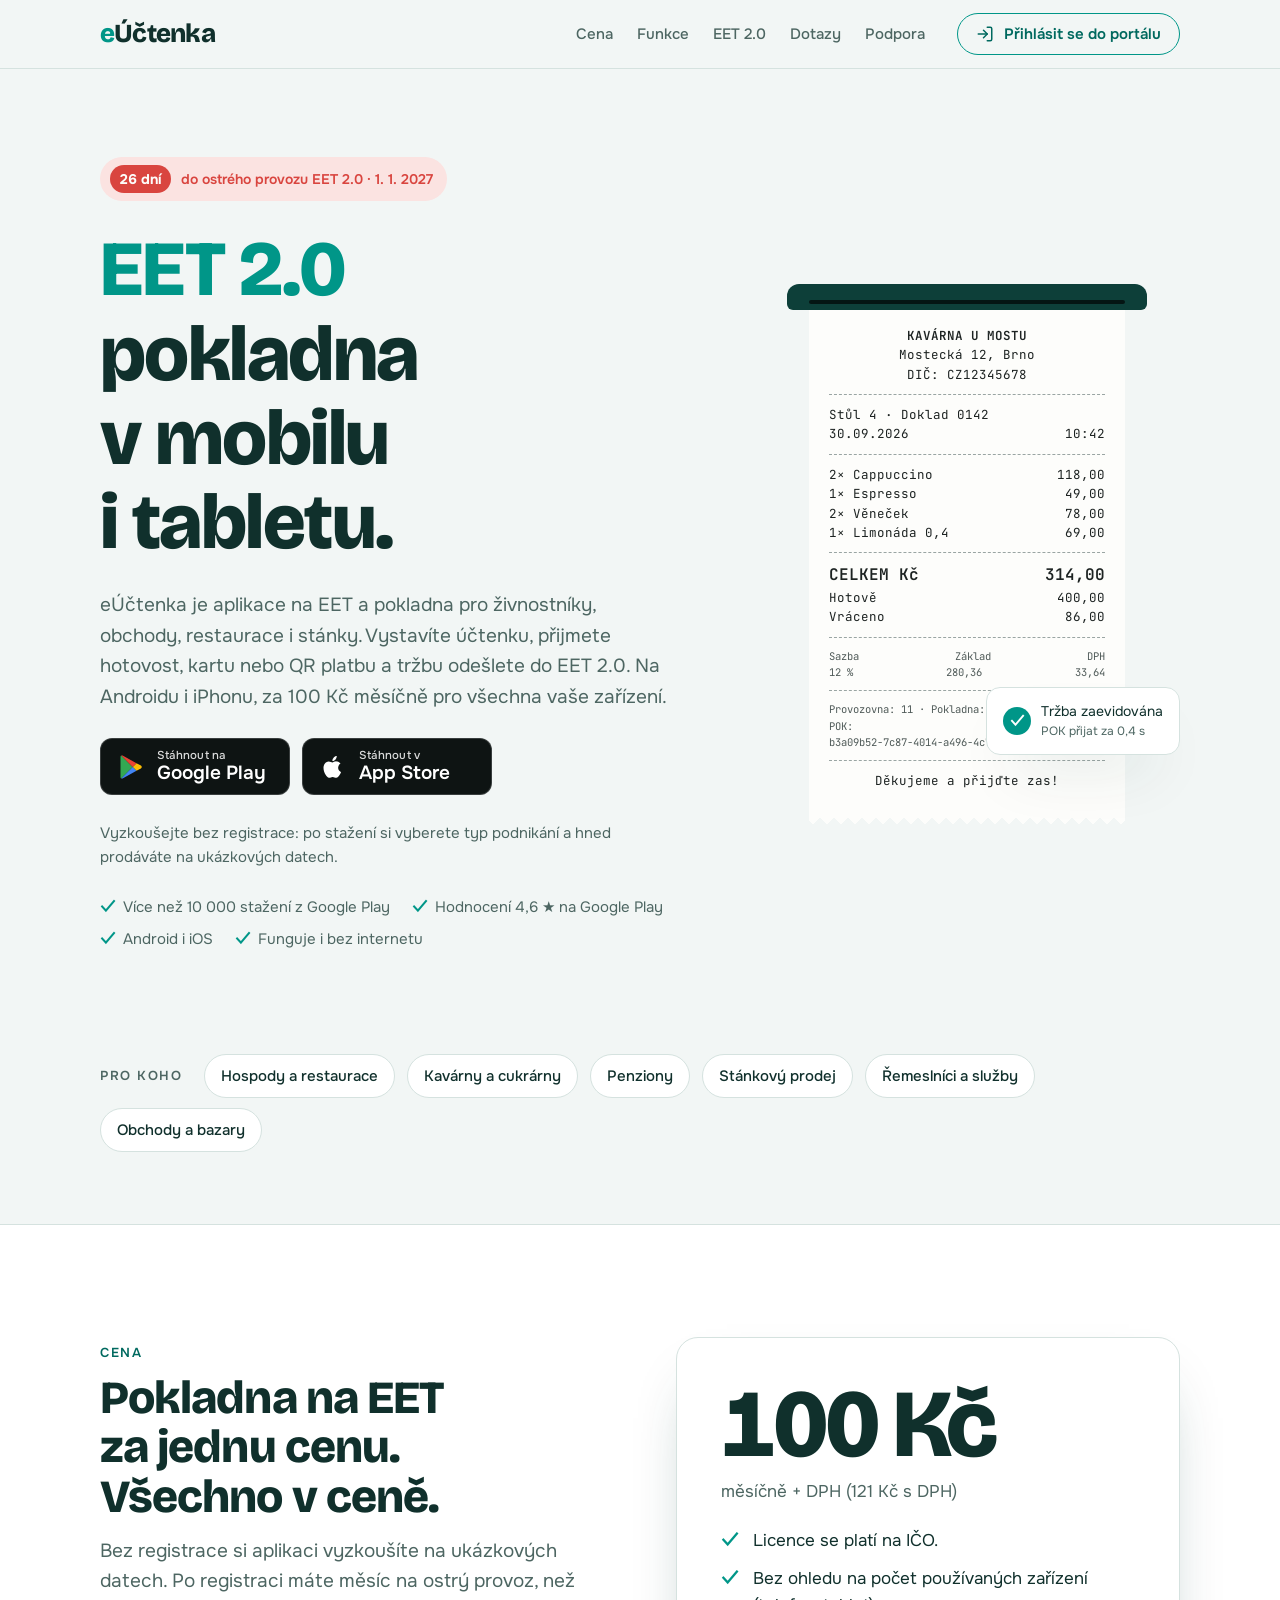
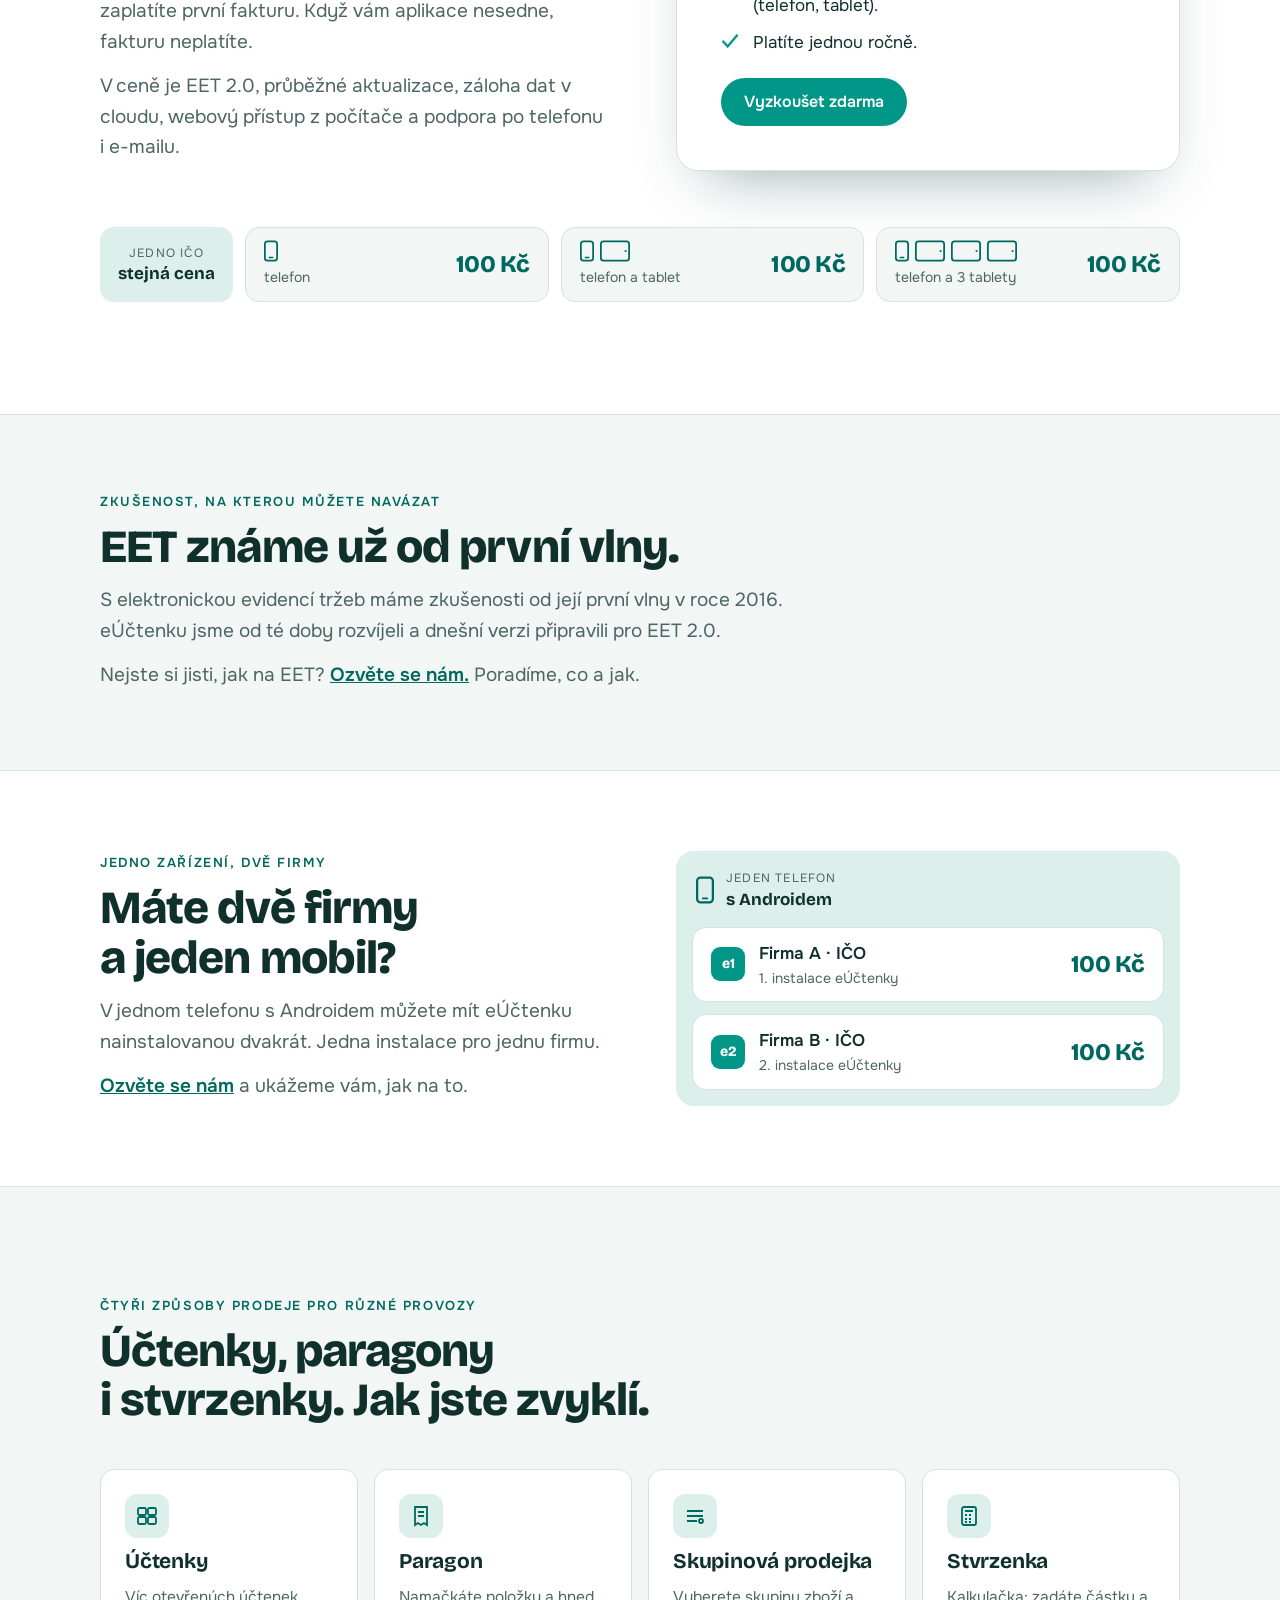
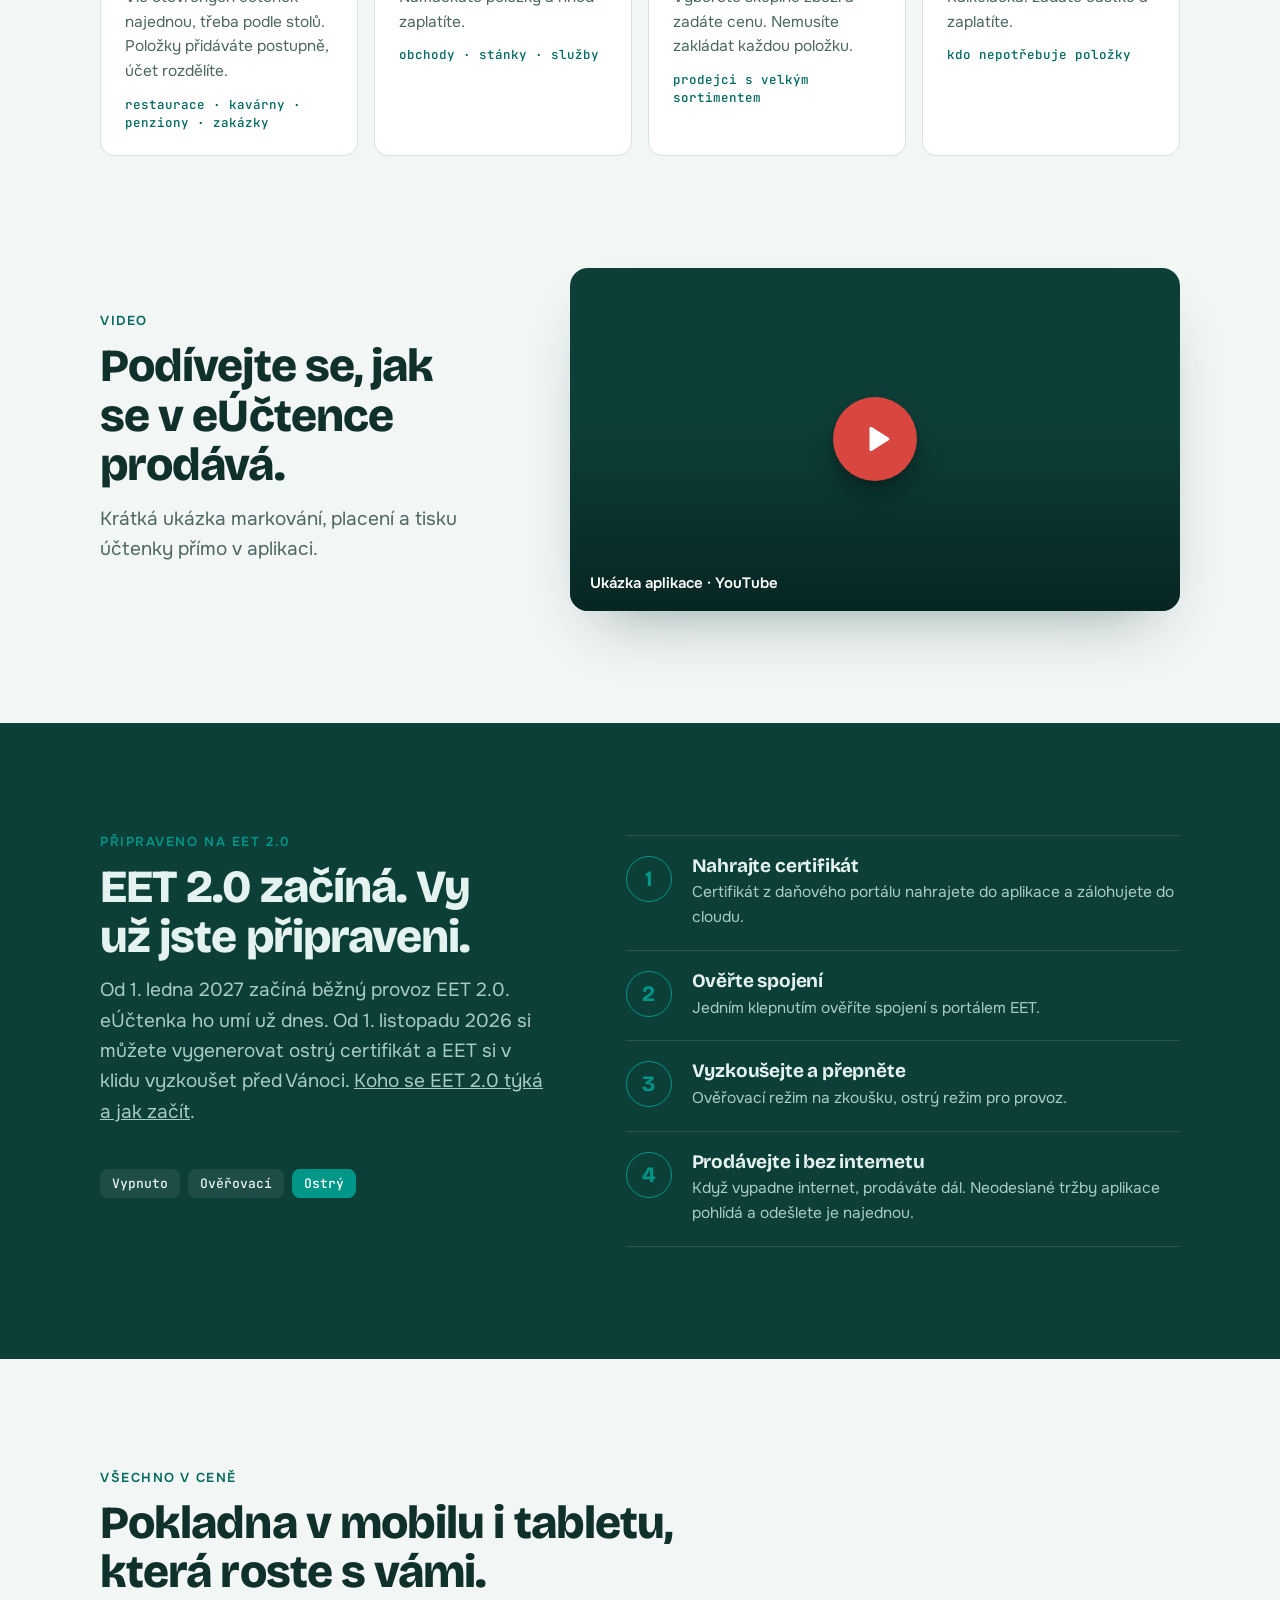
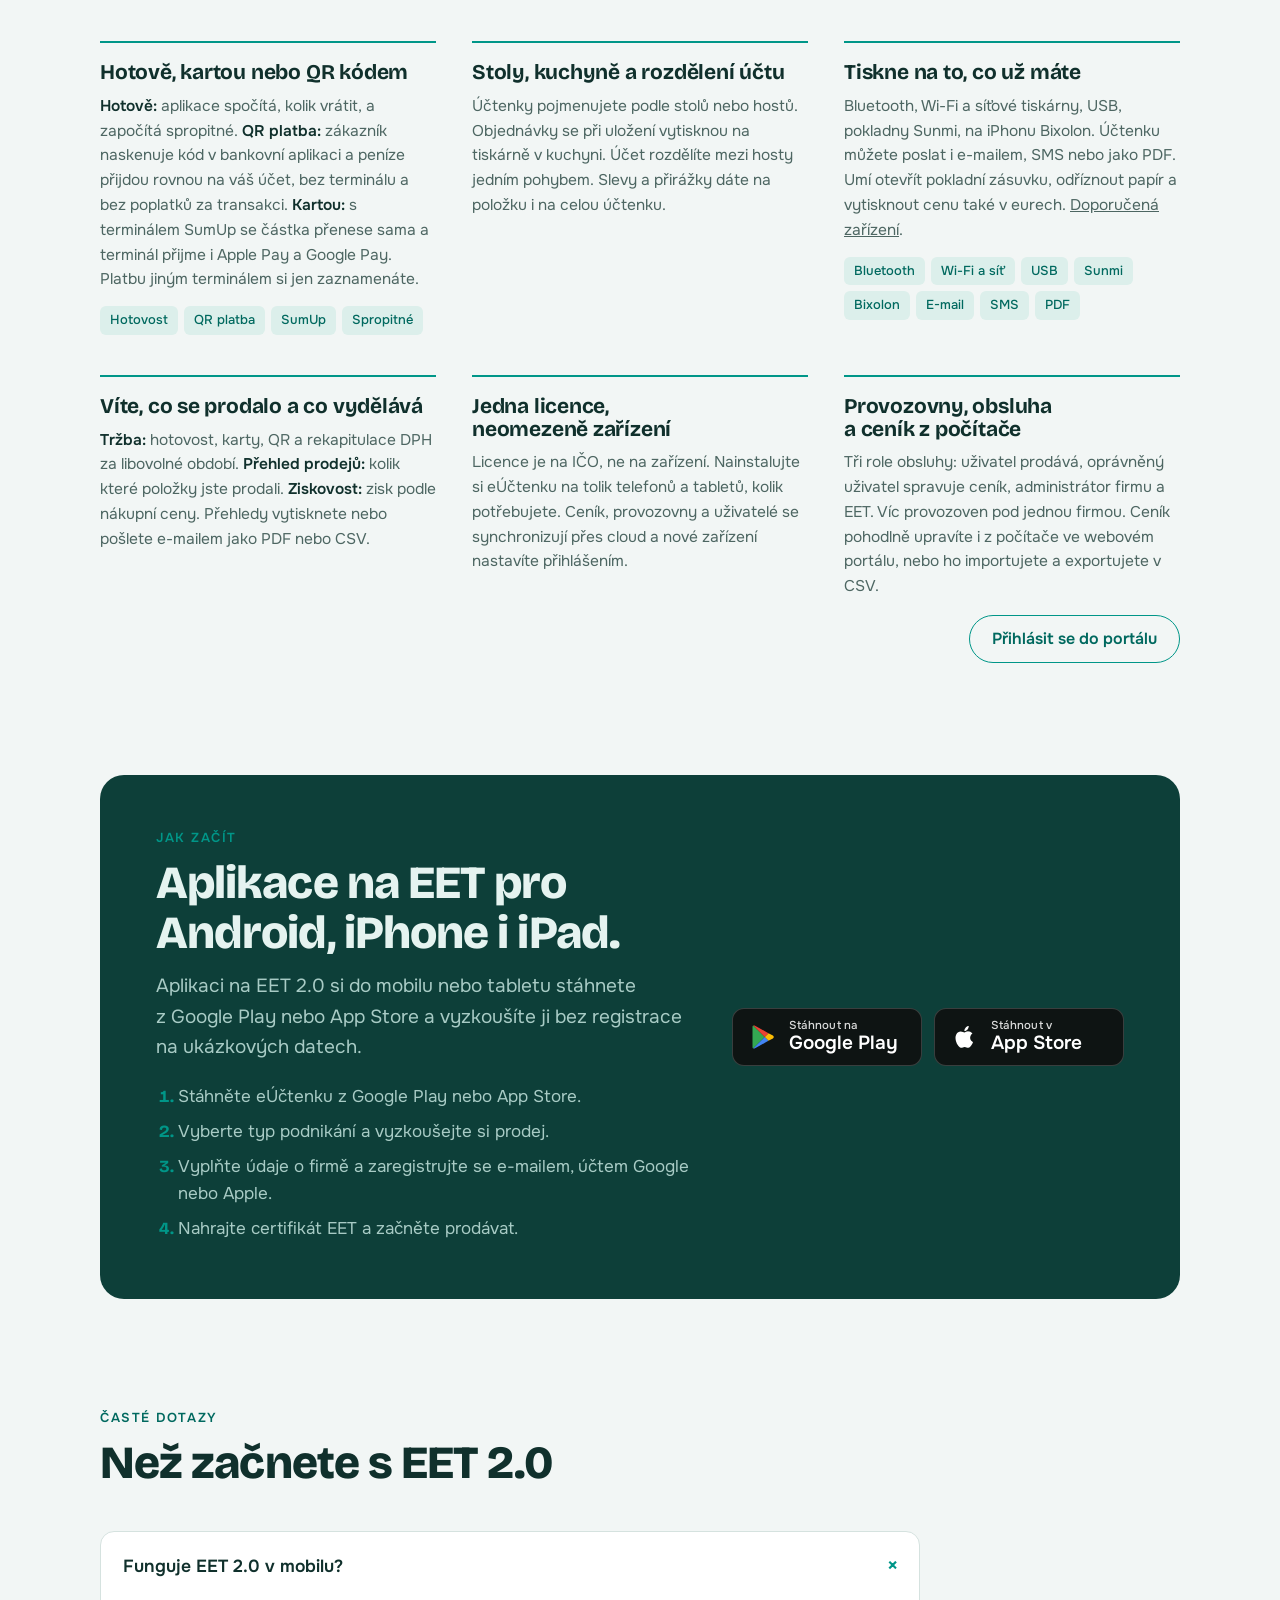
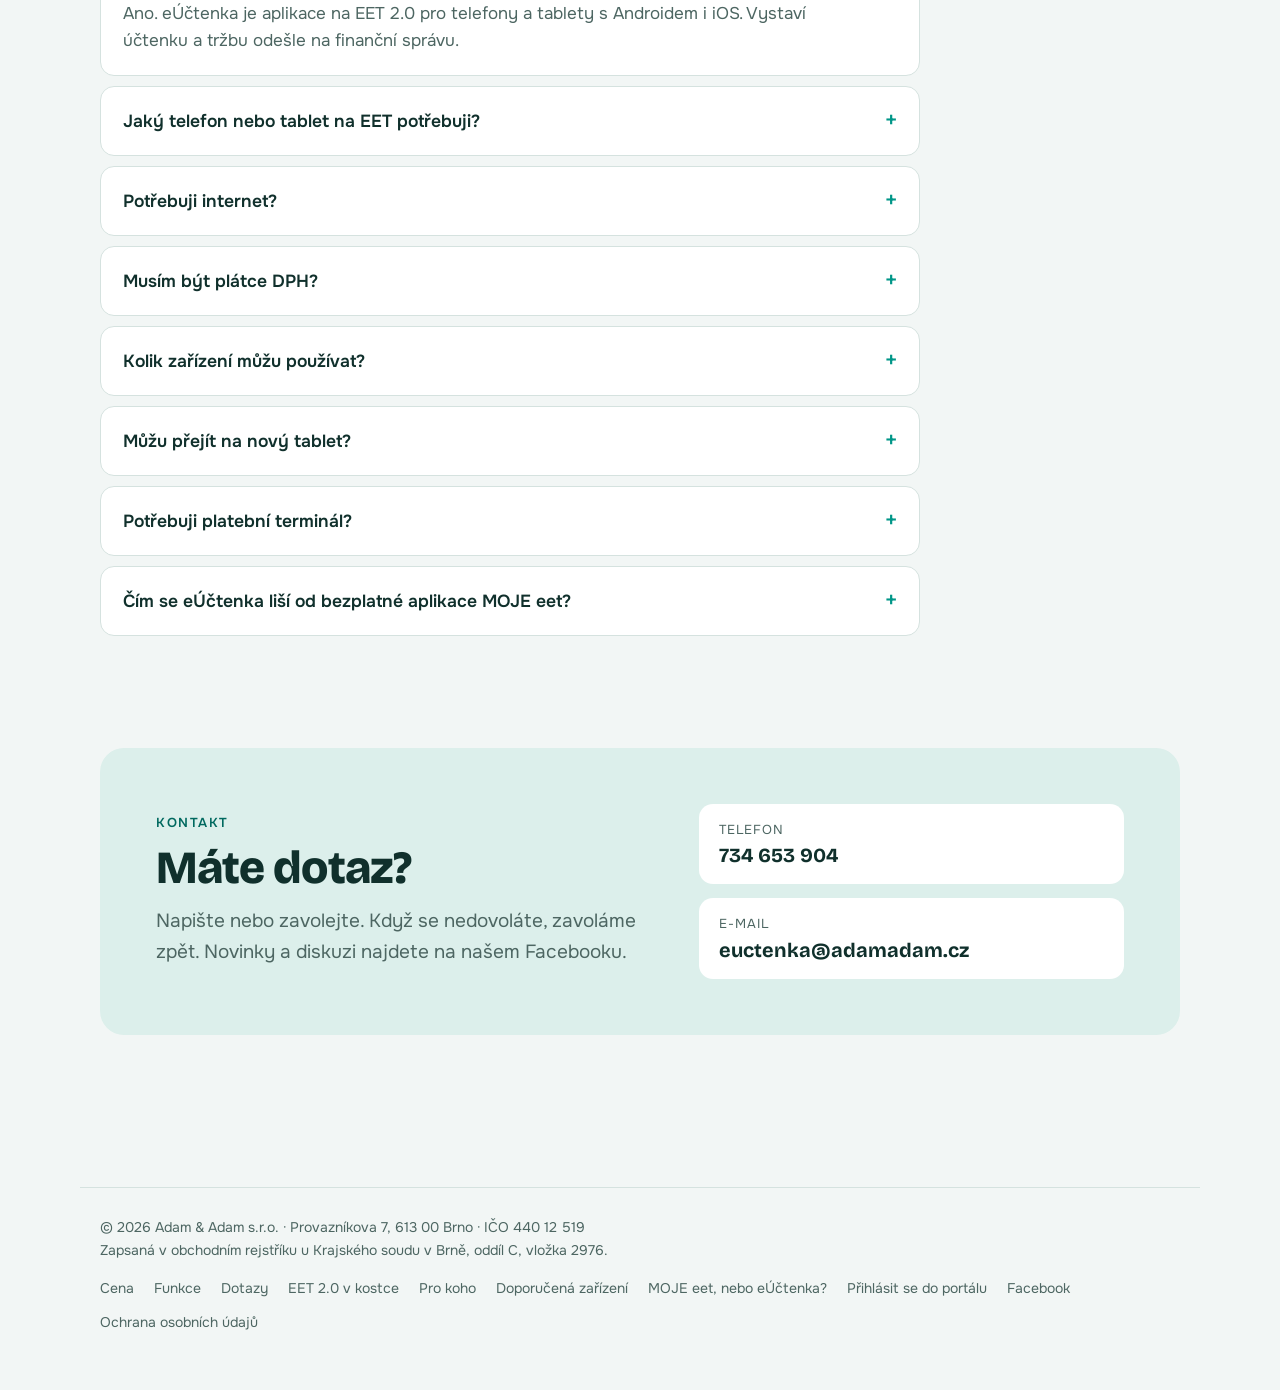
==== commit c4c8c29f: "Put search words into the landing page section headings Google Search Console has the landing page a" ====
--- a/public/index.html
+++ b/public/index.html
@@ -454,7 +454,7 @@
     <div class="wrap price-wrap">
       <div class="sec-head" style="margin-bottom:0">
         <span class="eyebrow">Cena</span>
-        <h2>Jedna cena. Všechno v&nbsp;ceně.</h2>
+        <h2>Pokladna na EET za jednu cenu. Všechno v&nbsp;ceně.</h2>
         <p class="lead">Bez registrace si aplikaci vyzkoušíte na ukázkových datech. Po registraci máte měsíc na ostrý provoz, než zaplatíte první fakturu. Když vám aplikace nesedne, fakturu neplatíte.</p>
         <p class="lead">V ceně je EET 2.0, průběžné aktualizace, záloha dat v cloudu, webový přístup z počítače a podpora po telefonu i e-mailu.</p>
       </div>
@@ -493,7 +493,7 @@
     <div class="wrap price-wrap">
       <div class="sec-head" style="margin-bottom:0">
         <span class="eyebrow">Jedno zařízení, dvě firmy</span>
-        <h2>Máte dvě firmy?</h2>
+        <h2>Máte dvě firmy a&nbsp;jeden mobil?</h2>
         <p class="lead">V jednom telefonu s Androidem můžete mít eÚčtenku nainstalovanou dvakrát. Jedna instalace pro jednu firmu.</p>
         <p class="lead"><a href="#podpora">Ozvěte se nám</a> a ukážeme vám, jak na to.</p>
       </div>
@@ -509,7 +509,7 @@
     <div class="wrap">
       <div class="sec-head">
         <span class="eyebrow">Čtyři způsoby prodeje pro různé provozy</span>
-        <h2>Prodávejte, jak jste zvyklí.</h2>
+        <h2>Účtenky, paragony i&nbsp;stvrzenky. Jak jste zvyklí.</h2>
       </div>
       <div class="modes">
         <article class="mode">
@@ -558,7 +558,7 @@
     <div class="wrap eet-grid">
       <div class="sec-head" style="margin-bottom:0">
         <span class="eyebrow">Připraveno na EET 2.0</span>
-        <h2>EET se vrací. Vy už jste připraveni.</h2>
+        <h2>EET&nbsp;2.0 začíná. Vy už jste připraveni.</h2>
         <p class="lead">Od 1. ledna 2027 začíná běžný provoz EET 2.0. eÚčtenka ho umí už dnes. Od 1. listopadu 2026 si můžete vygenerovat ostrý certifikát a EET si v klidu vyzkoušet před Vánoci. <a href="/eet-2-0">Koho se EET&nbsp;2.0 týká a jak začít</a>.</p>
         <div class="modes-eet" aria-label="Režimy EET v aplikaci">
           <span>Vypnuto</span><span>Ověřovací</span><span class="on">Ostrý</span>
@@ -577,7 +577,7 @@
     <div class="wrap">
       <div class="sec-head">
         <span class="eyebrow">Všechno v ceně</span>
-        <h2>Pokladna, která roste s vámi.</h2>
+        <h2>Pokladna v&nbsp;mobilu i&nbsp;tabletu, která roste s&nbsp;vámi.</h2>
       </div>
       <div class="feat">
         <div>
@@ -616,7 +616,7 @@
       <div class="download">
         <div class="sec-head" style="margin-bottom:0">
           <span class="eyebrow">Jak začít</span>
-          <h2>Na Androidu i na iPhonu a iPadu.</h2>
+          <h2>Aplikace na EET pro Android, iPhone i&nbsp;iPad.</h2>
           <p class="lead">Aplikaci na EET&nbsp;2.0 si do mobilu nebo tabletu stáhnete z&nbsp;Google Play nebo App Store a vyzkoušíte ji bez registrace na ukázkových datech.</p>
           <ol class="howto">
             <li>Stáhněte eÚčtenku z Google Play nebo App Store.</li>
@@ -635,7 +635,7 @@
 
   <section id="dotazy" style="padding-top:0">
     <div class="wrap">
-      <div class="sec-head"><span class="eyebrow">Časté dotazy</span><h2>Než začnete</h2></div>
+      <div class="sec-head"><span class="eyebrow">Časté dotazy</span><h2>Než začnete s&nbsp;EET&nbsp;2.0</h2></div>
       <div class="faq">
         <details open><summary>Funguje EET&nbsp;2.0 v mobilu?</summary><p>Ano. eÚčtenka je aplikace na EET&nbsp;2.0 pro telefony a tablety s&nbsp;Androidem i&nbsp;iOS. Vystaví účtenku a tržbu odešle na finanční správu.</p></details>
         <details><summary>Jaký telefon nebo tablet na EET potřebuji?</summary><p>Stačí ten, který už máte, s&nbsp;Androidem nebo iOS. Co se hodí k tisku účtenek a placení kartou, najdete v přehledu <a href="/doporucena-zarizeni">Doporučená zařízení</a>.</p></details>
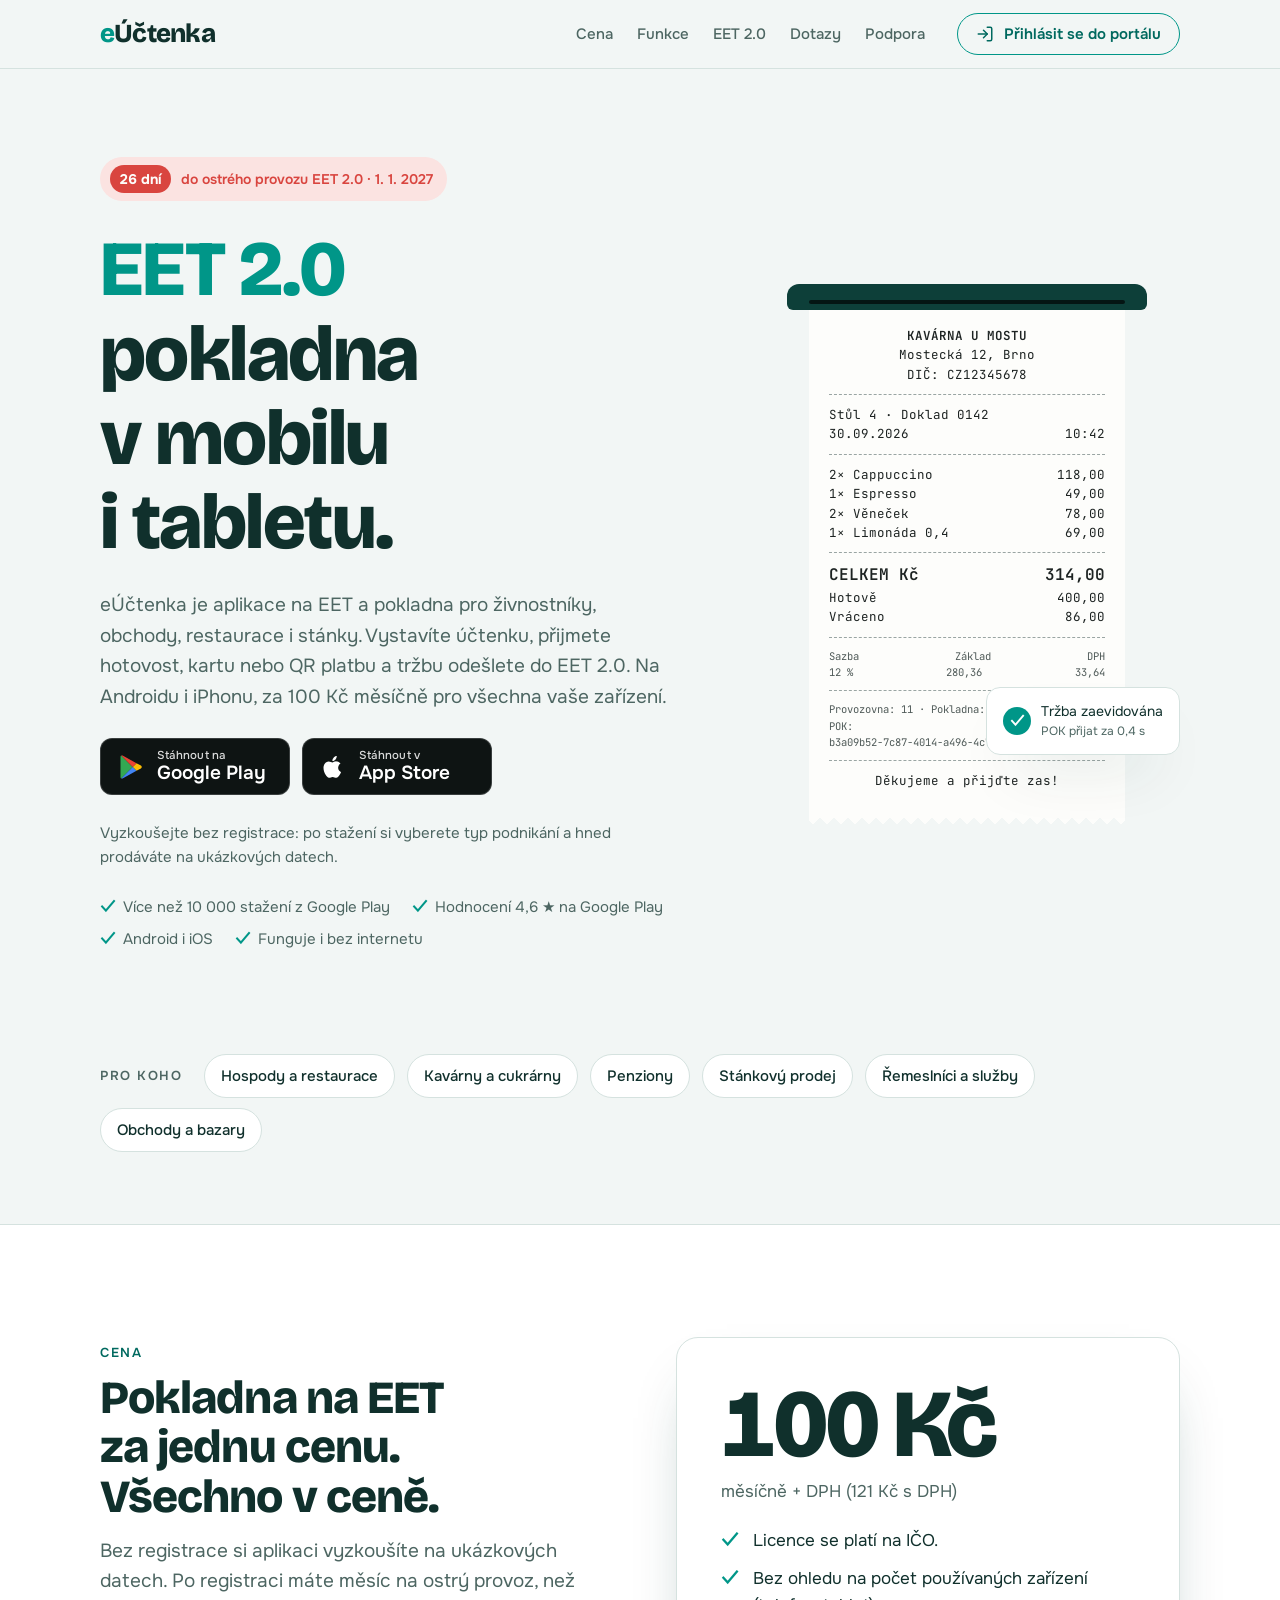
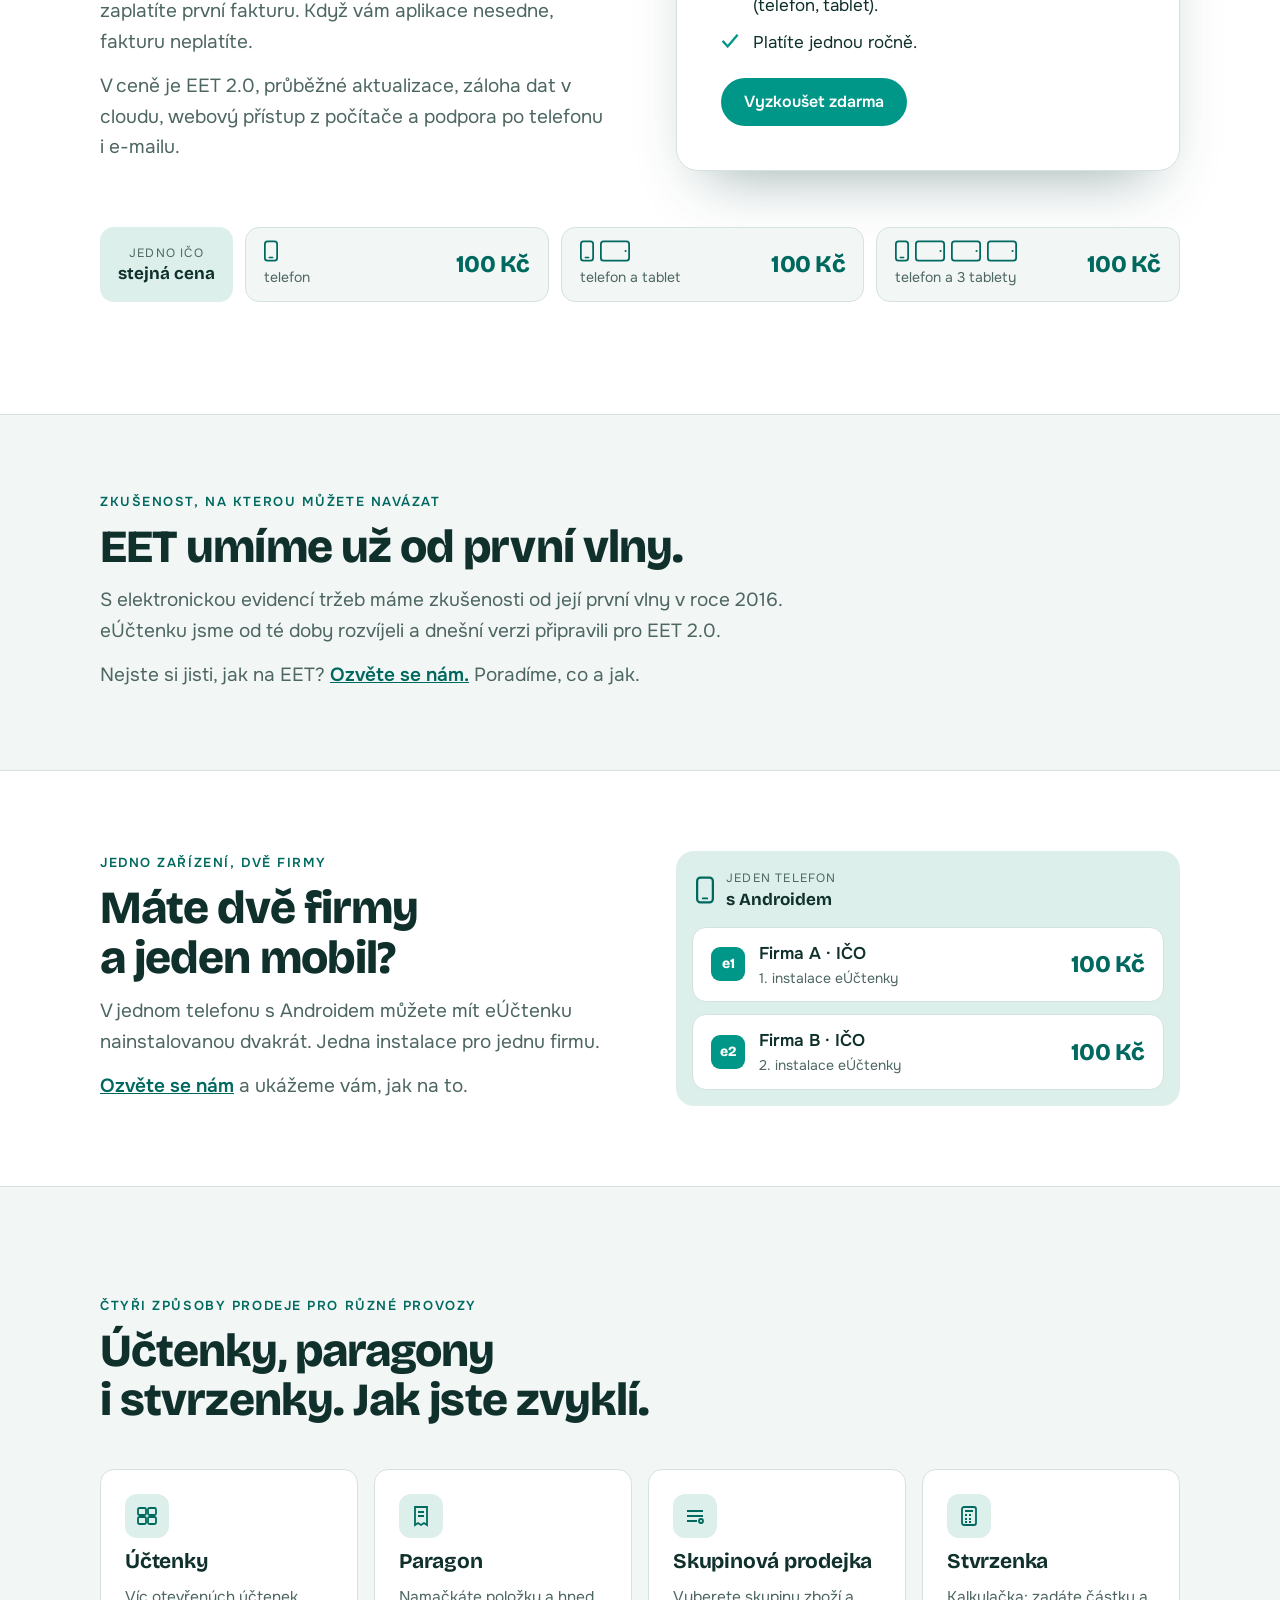
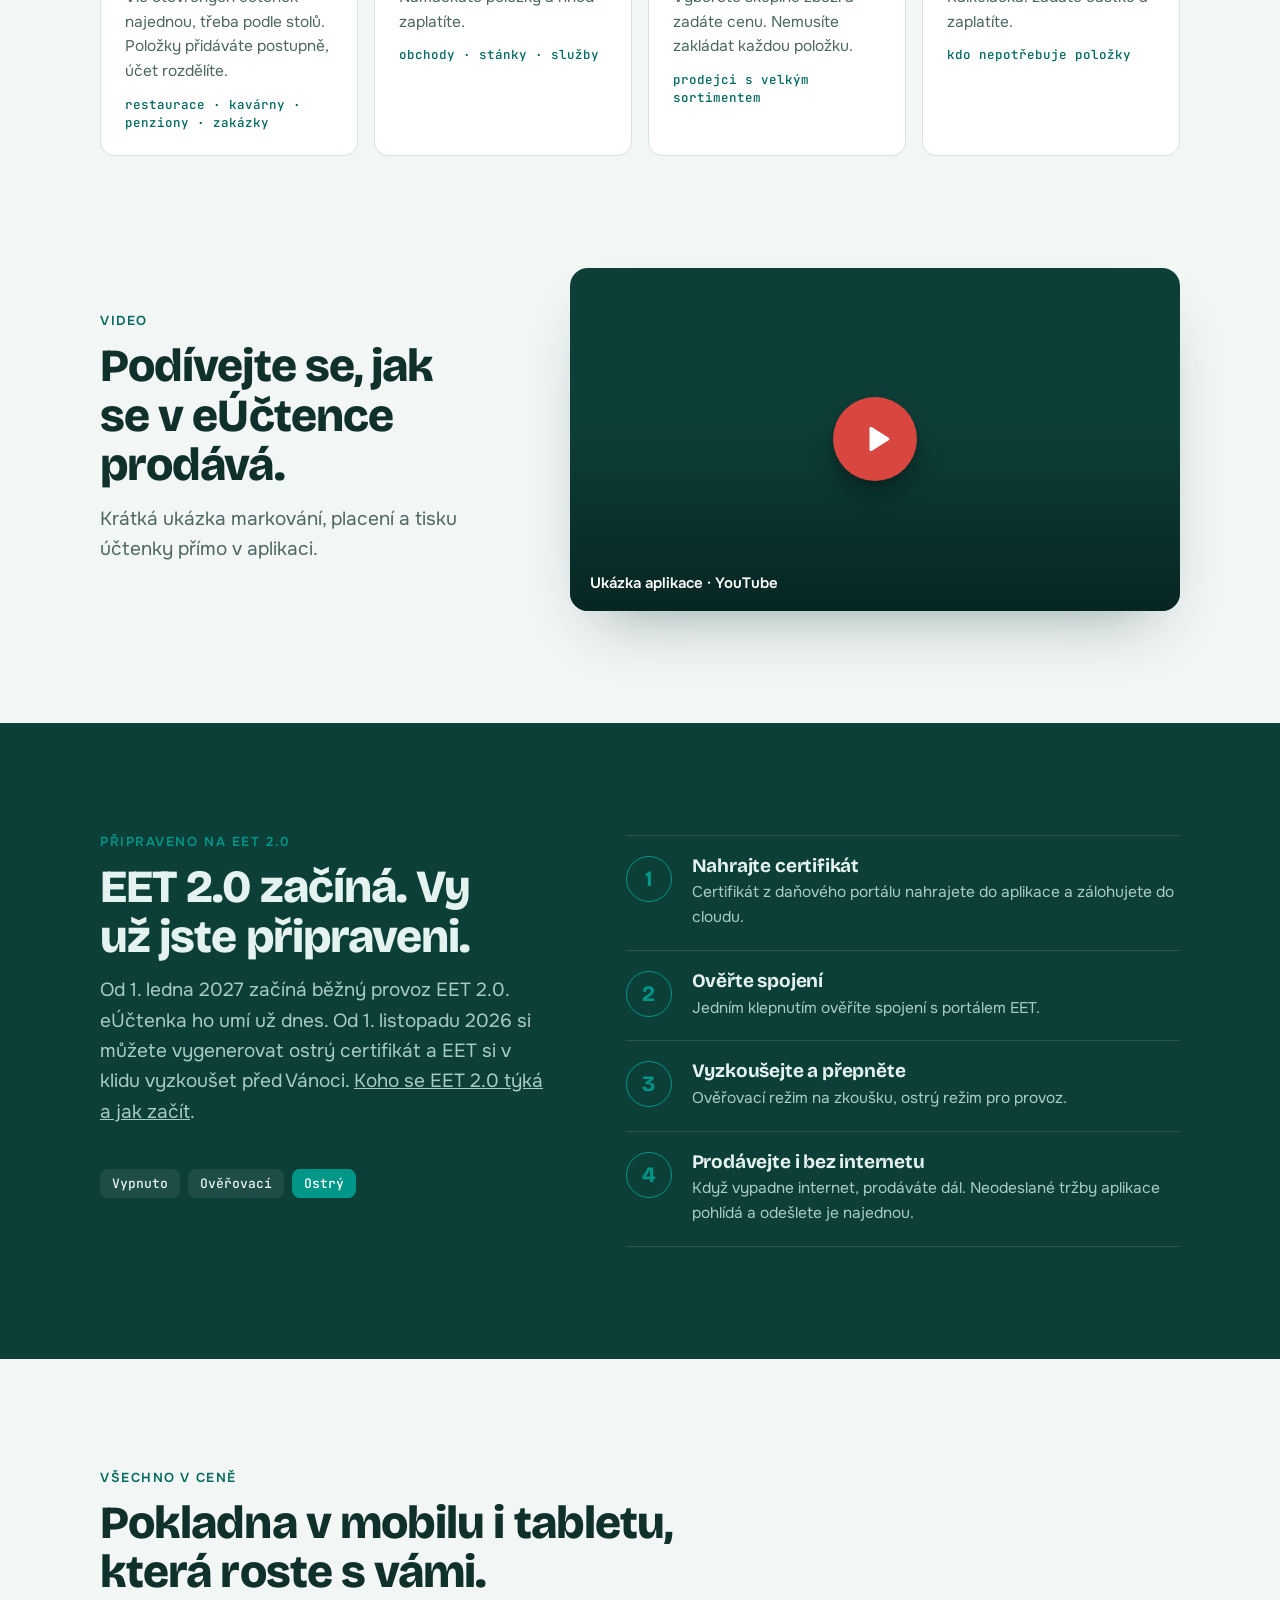
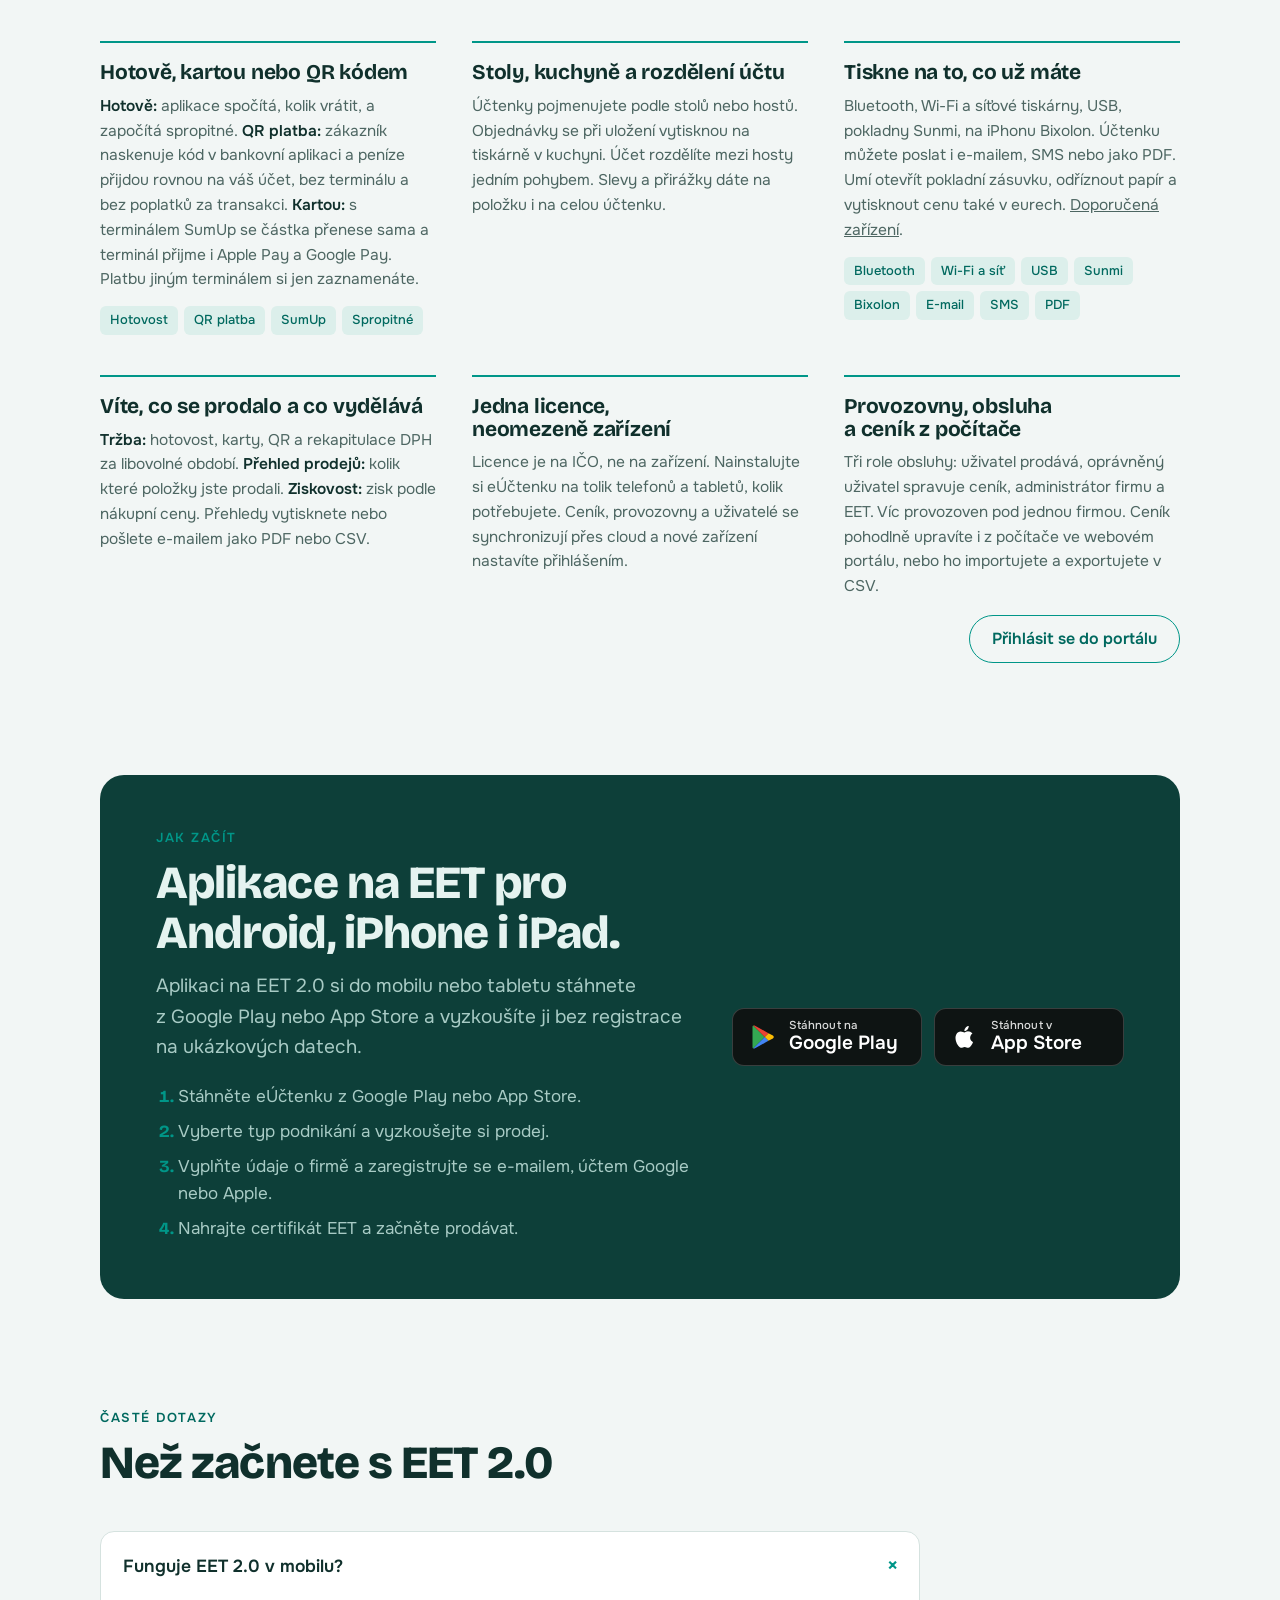
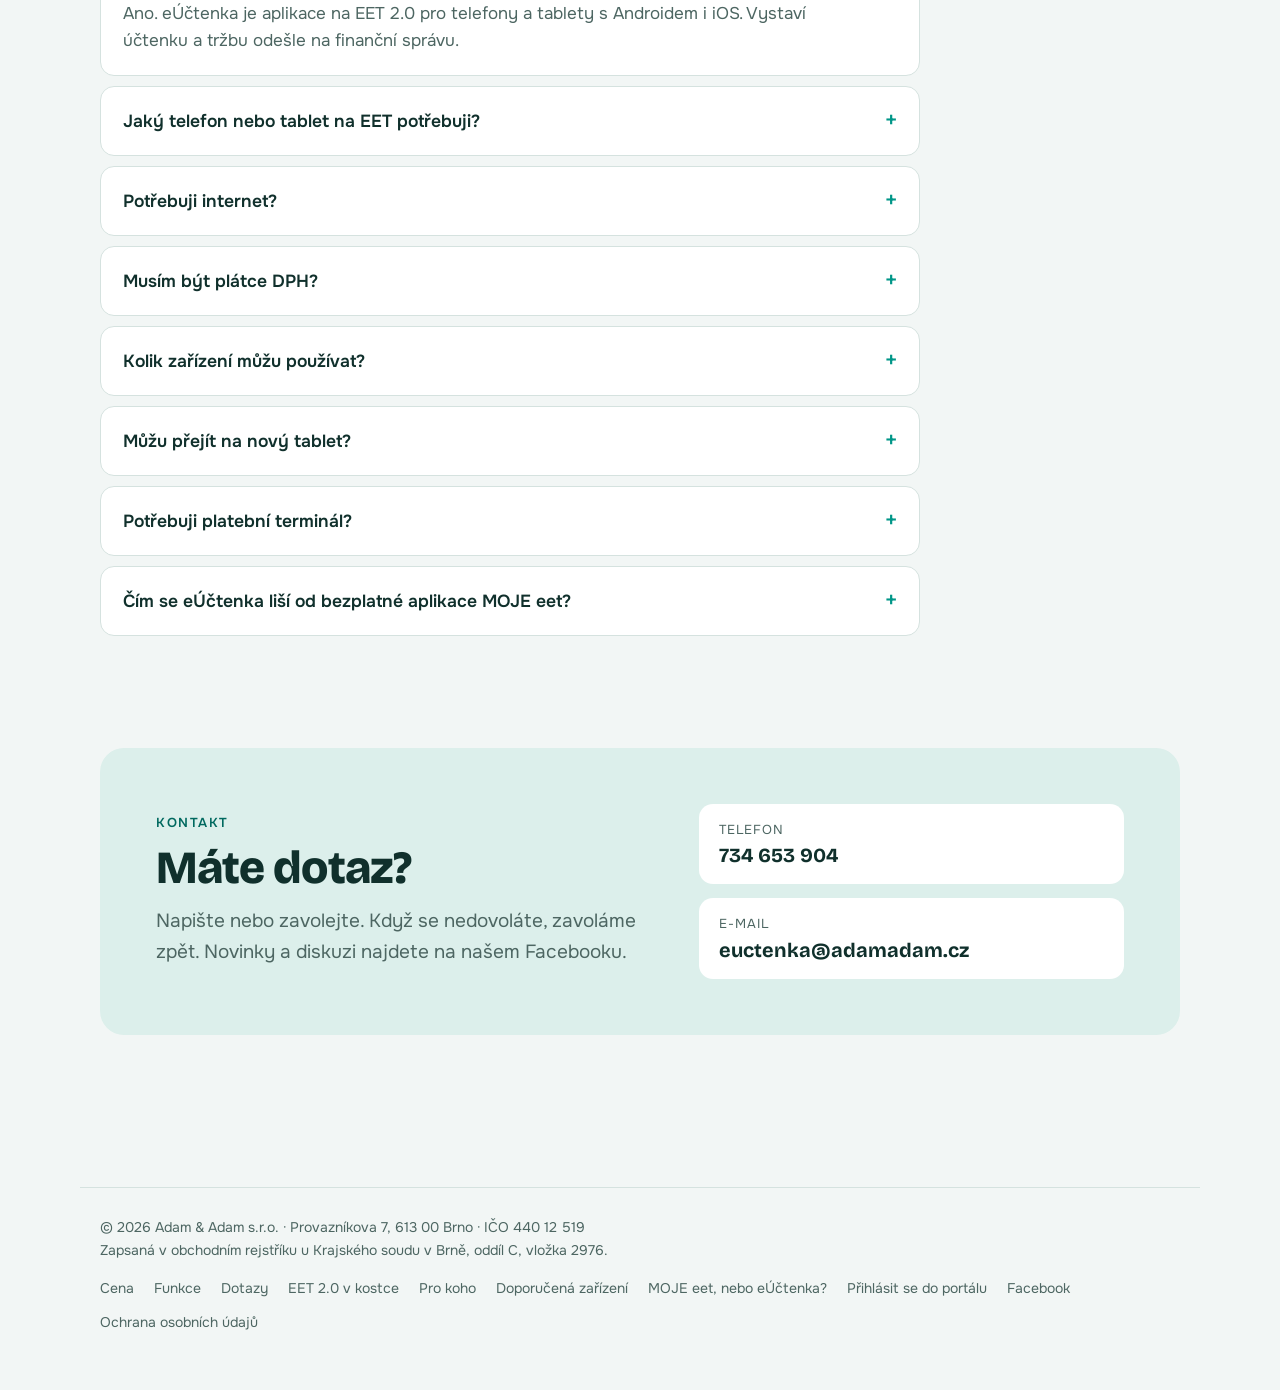
==== commit cf3fbc8e: "Say the app handles EET rather than knows it in the experience heading Co-Authored-By: Claude Opus 5" ====
--- a/public/index.html
+++ b/public/index.html
@@ -482,7 +482,7 @@
     <div class="wrap">
       <div class="sec-head">
         <span class="eyebrow">Zkušenost, na kterou můžete navázat</span>
-        <h2>EET známe už od první vlny.</h2>
+        <h2>EET umíme už od první vlny.</h2>
         <p class="lead">S elektronickou evidencí tržeb máme zkušenosti od její první vlny v roce 2016. eÚčtenku jsme od té doby rozvíjeli a dnešní verzi připravili pro EET 2.0.</p>
         <p class="lead">Nejste si jisti, jak na EET? <a href="#podpora">Ozvěte se nám.</a> Poradíme, co a jak.</p>
       </div>
